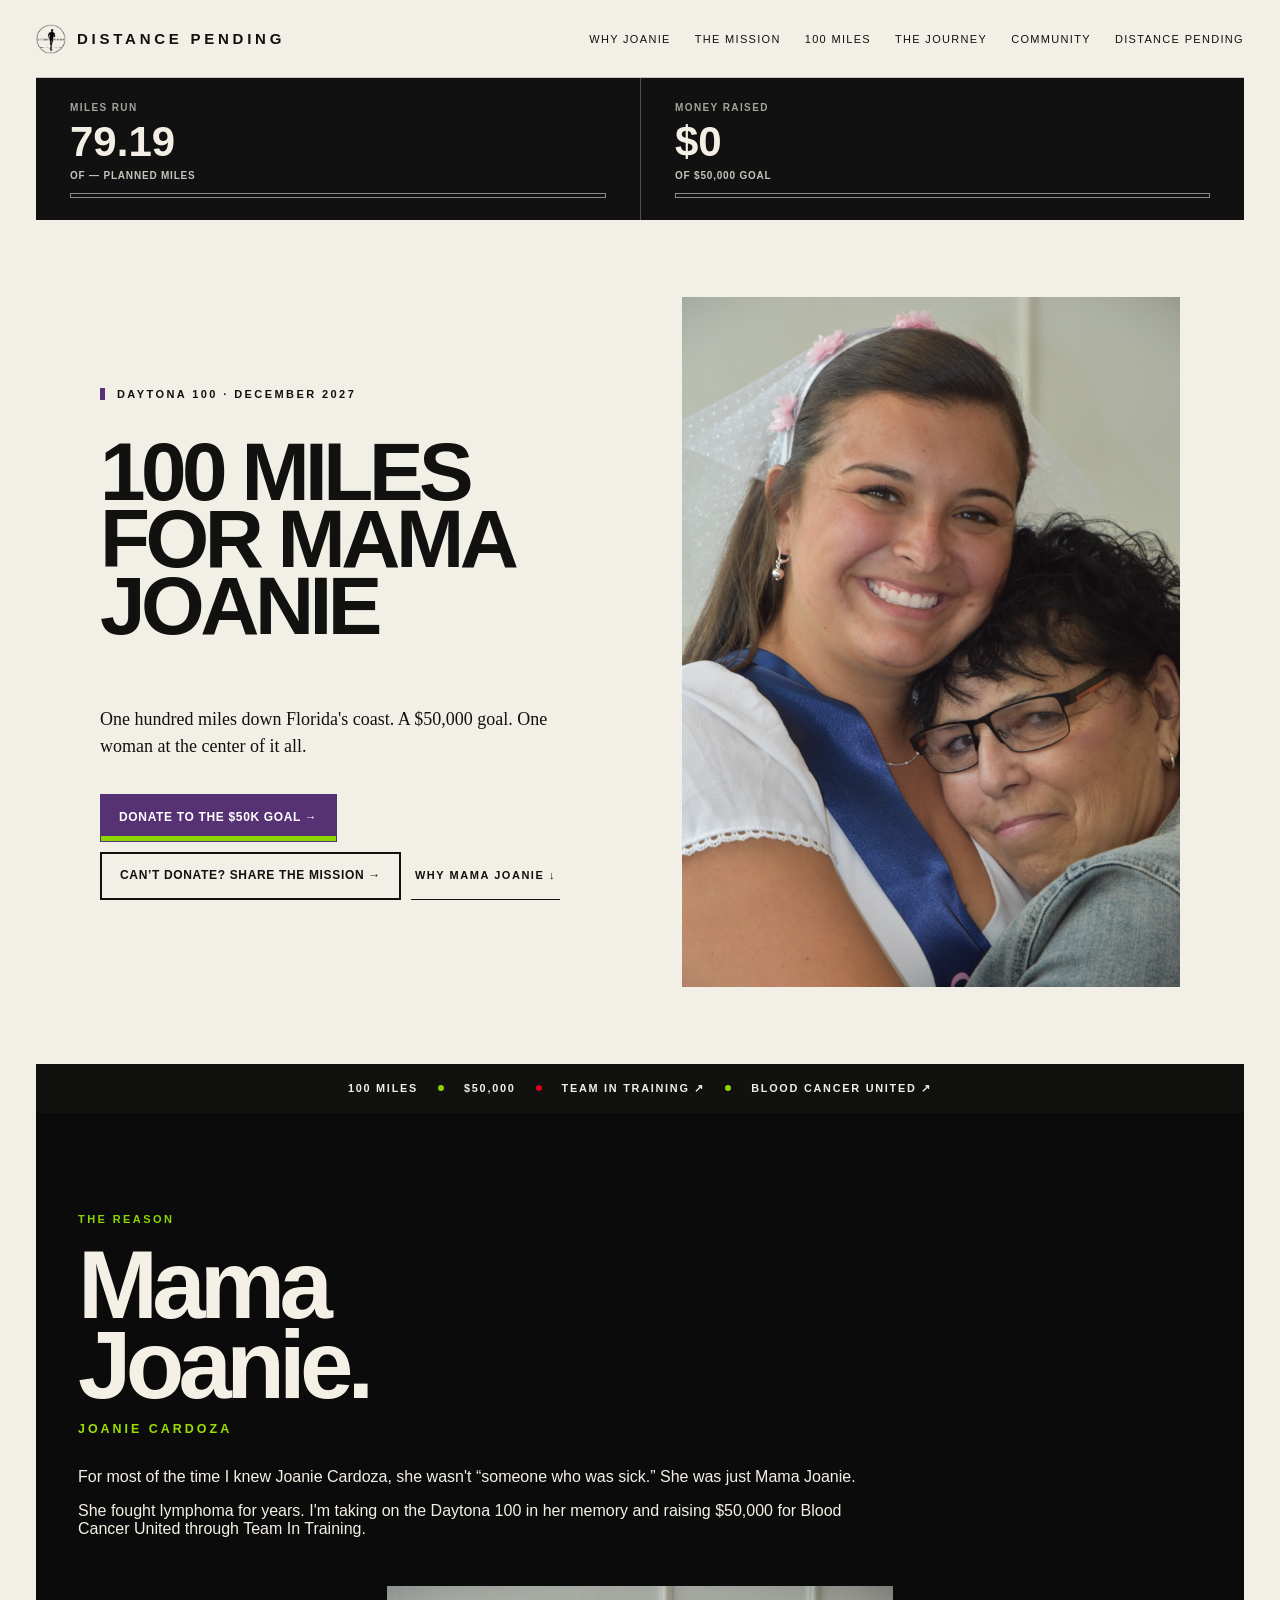
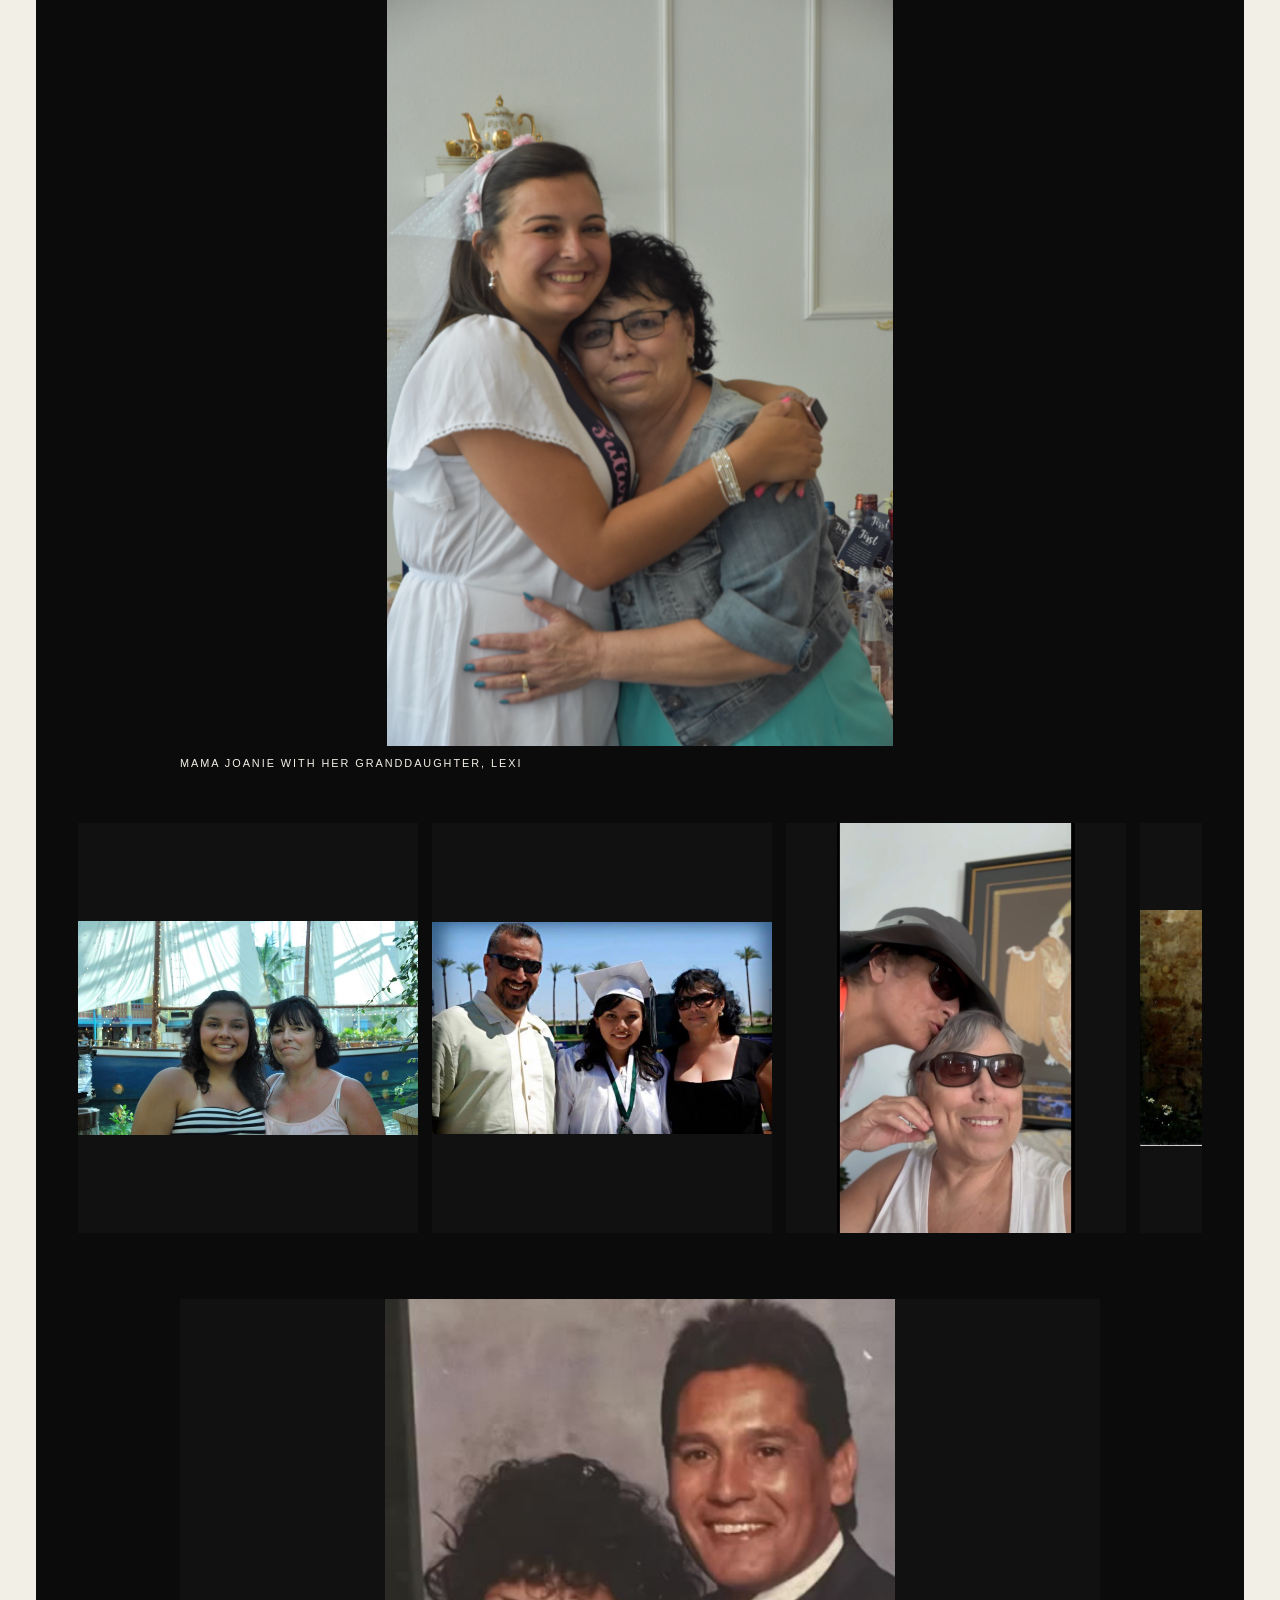
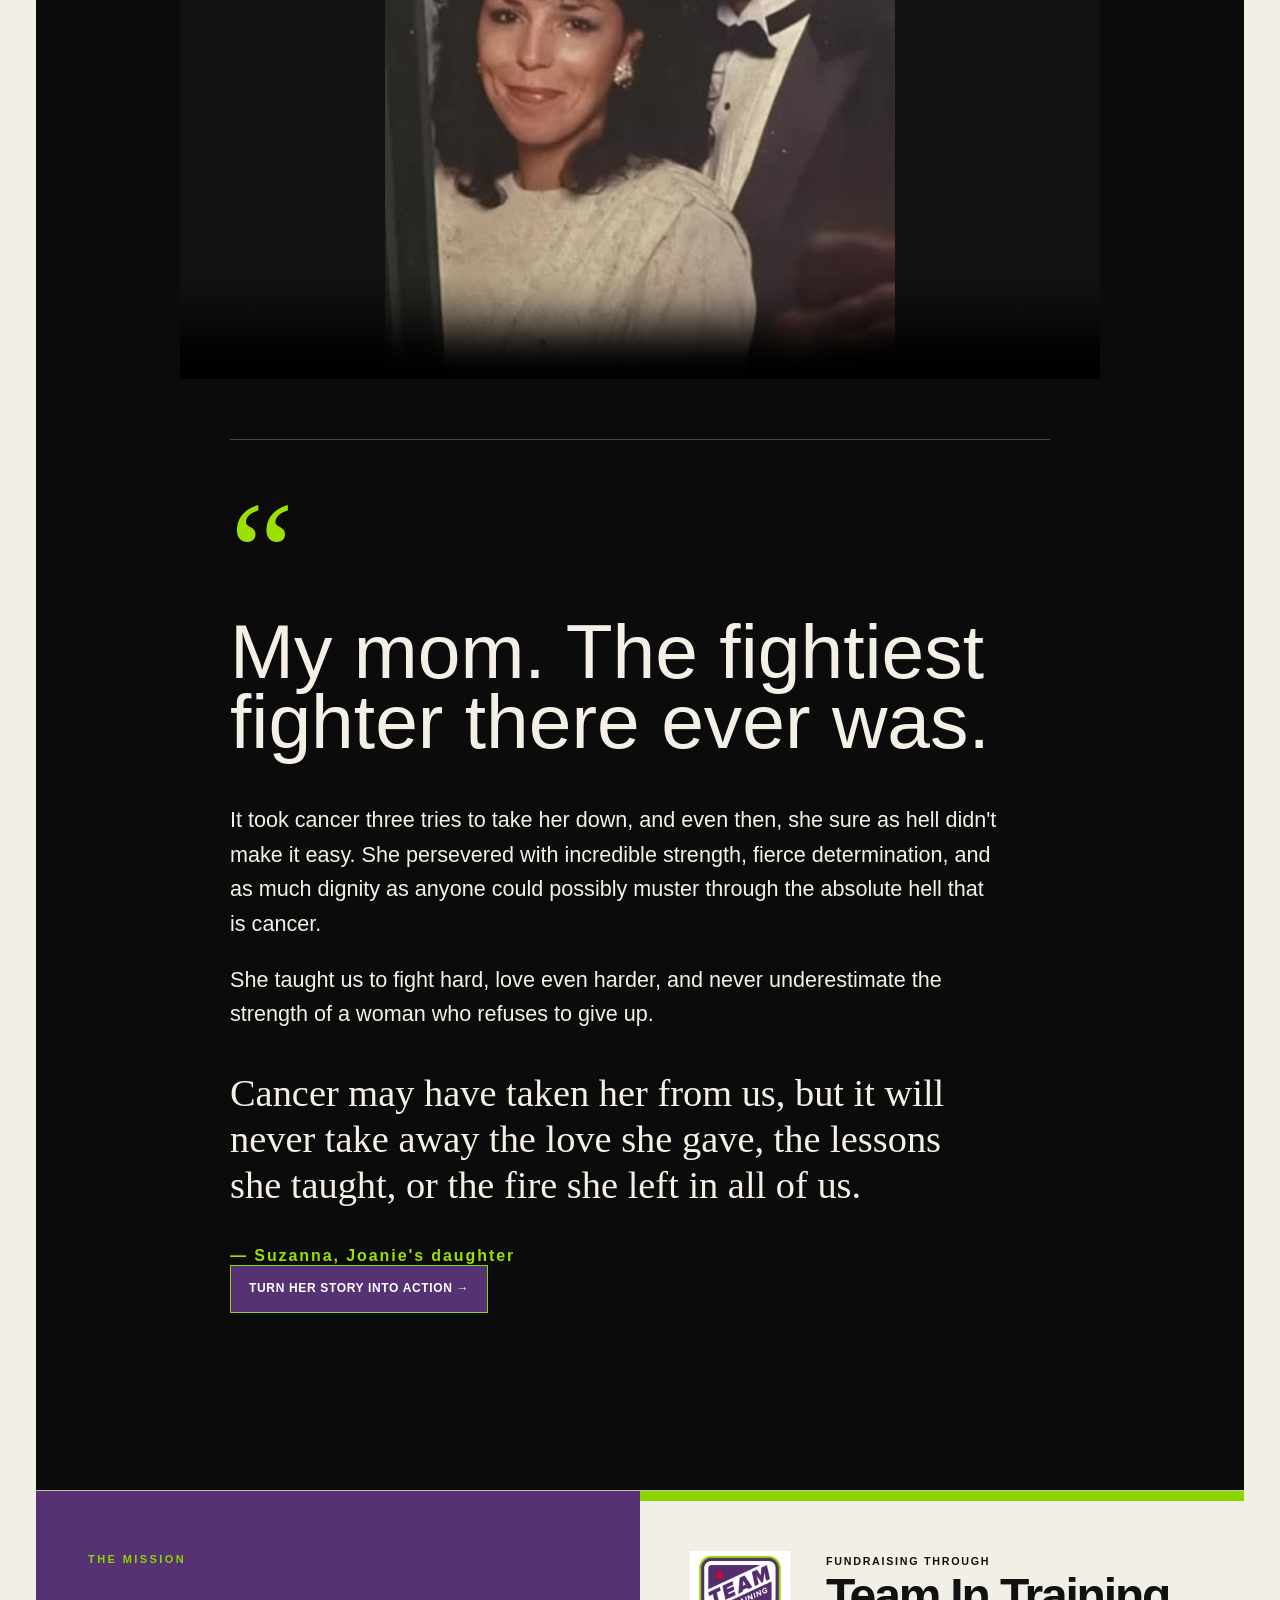
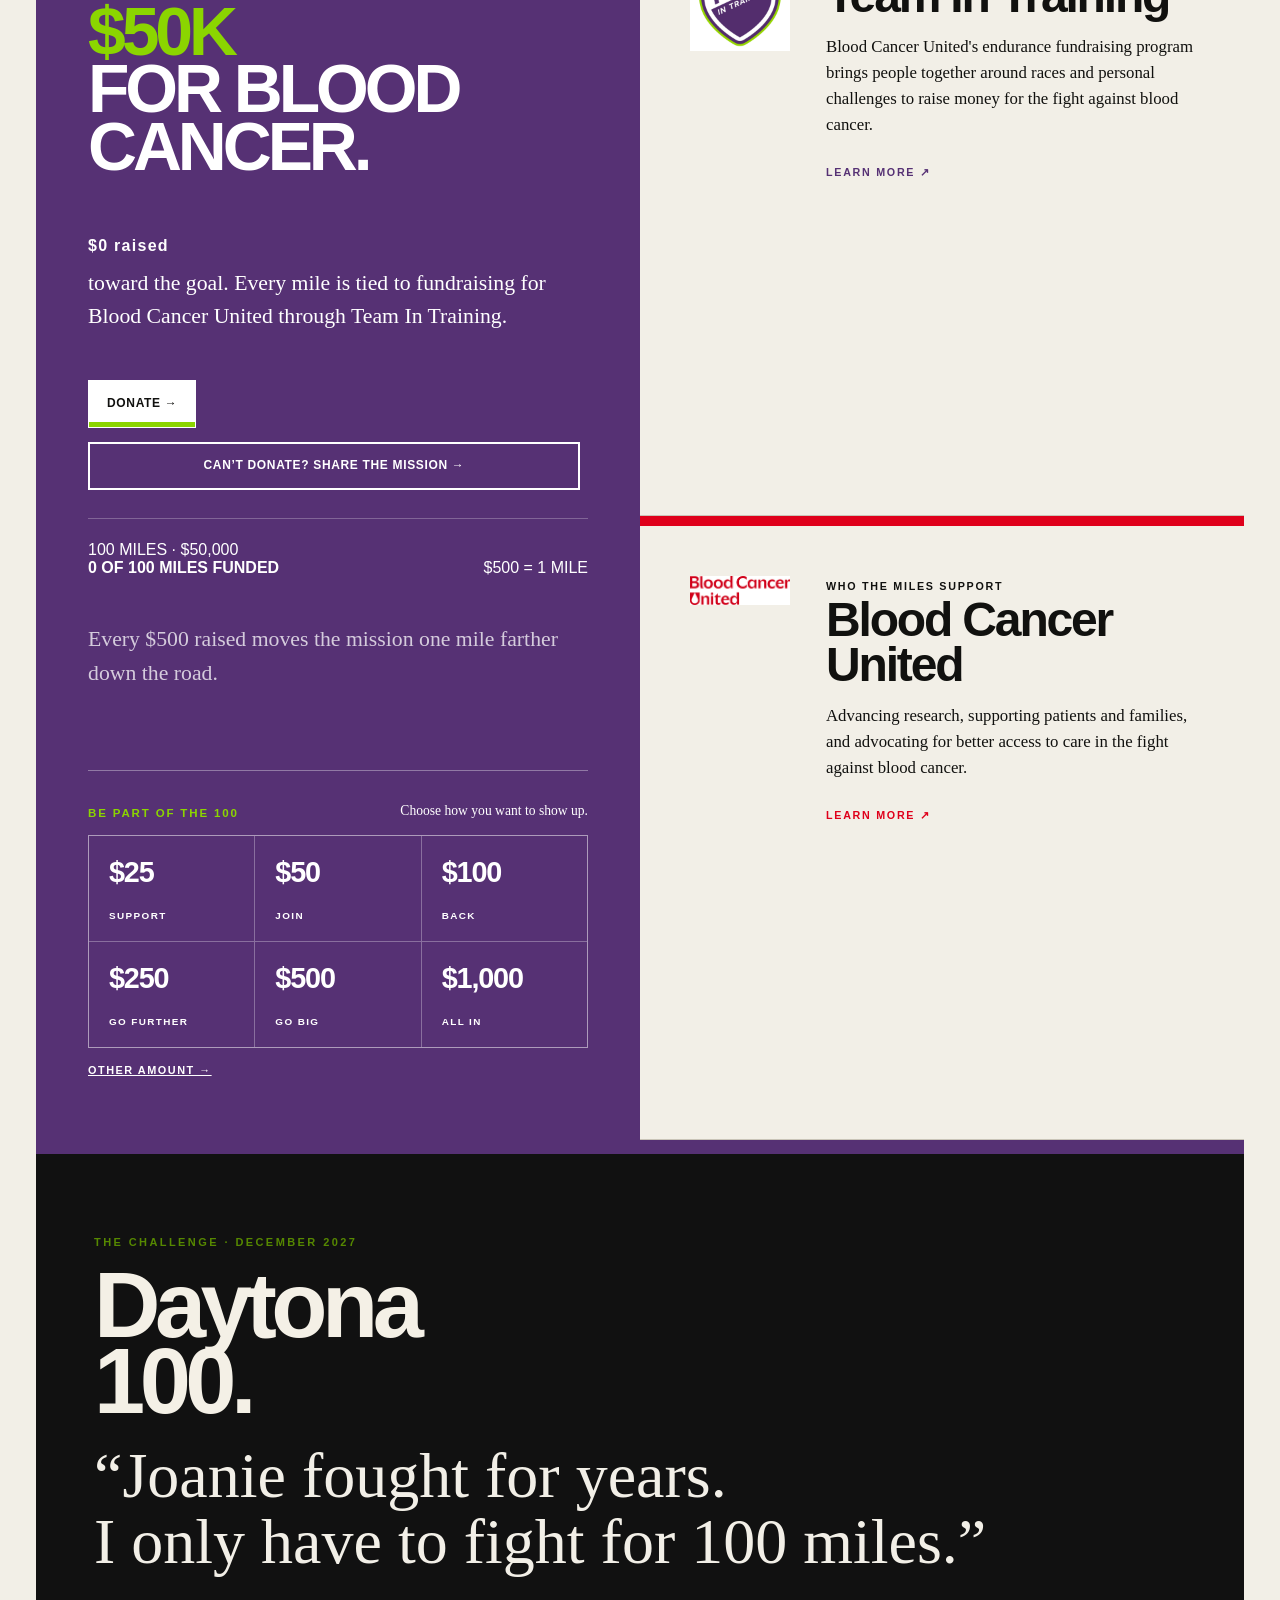
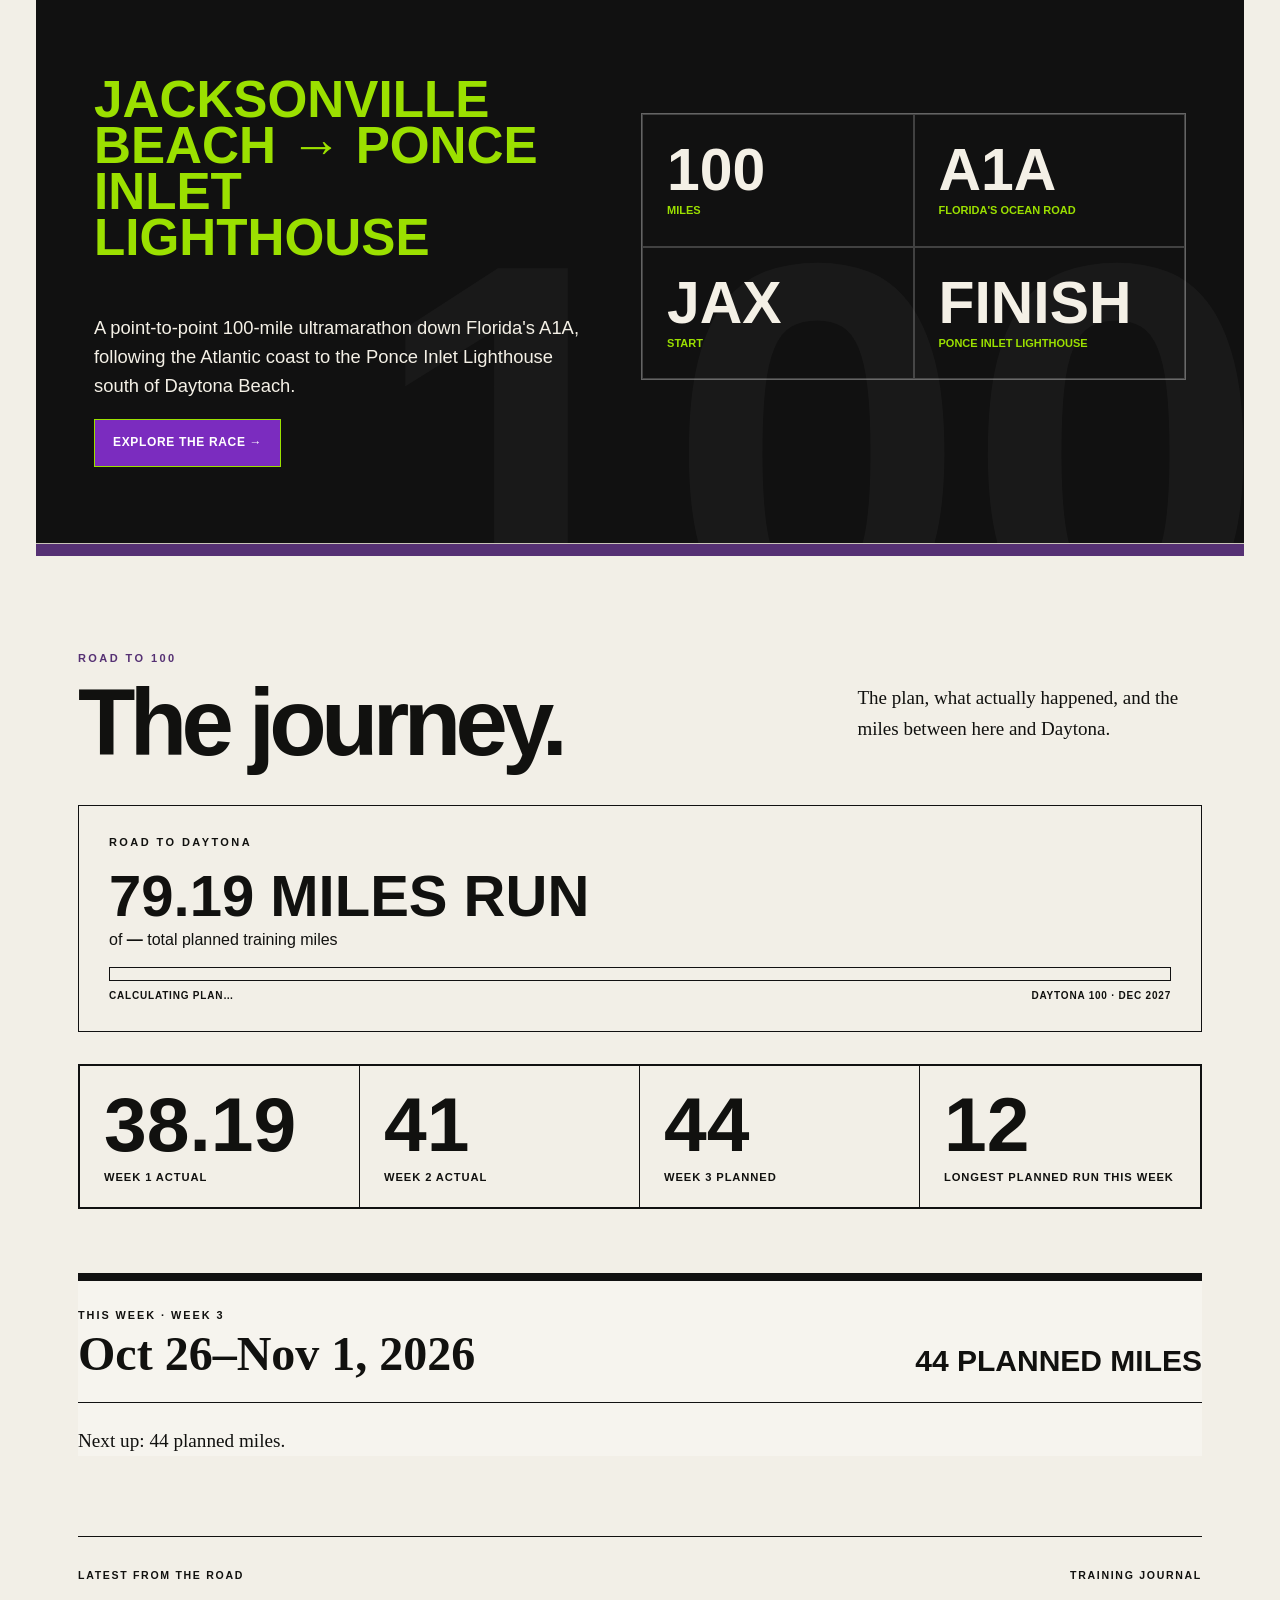
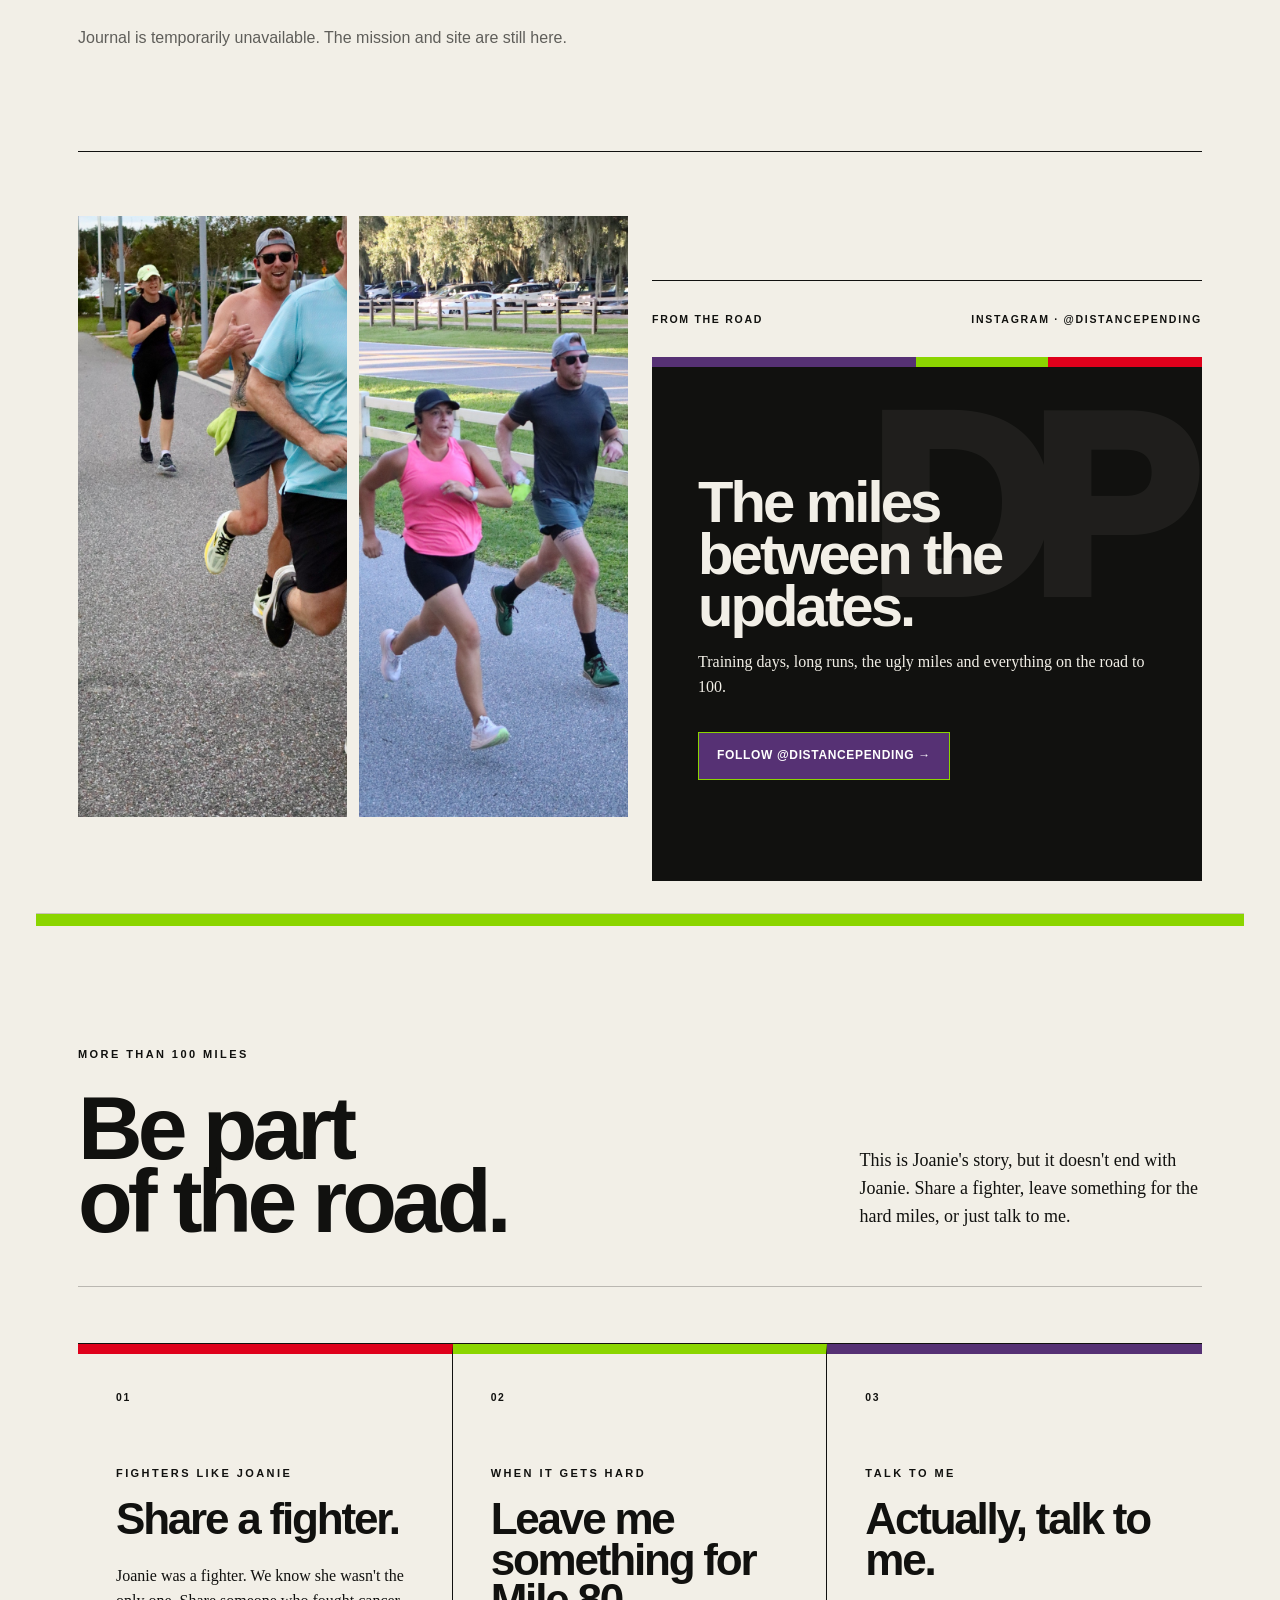
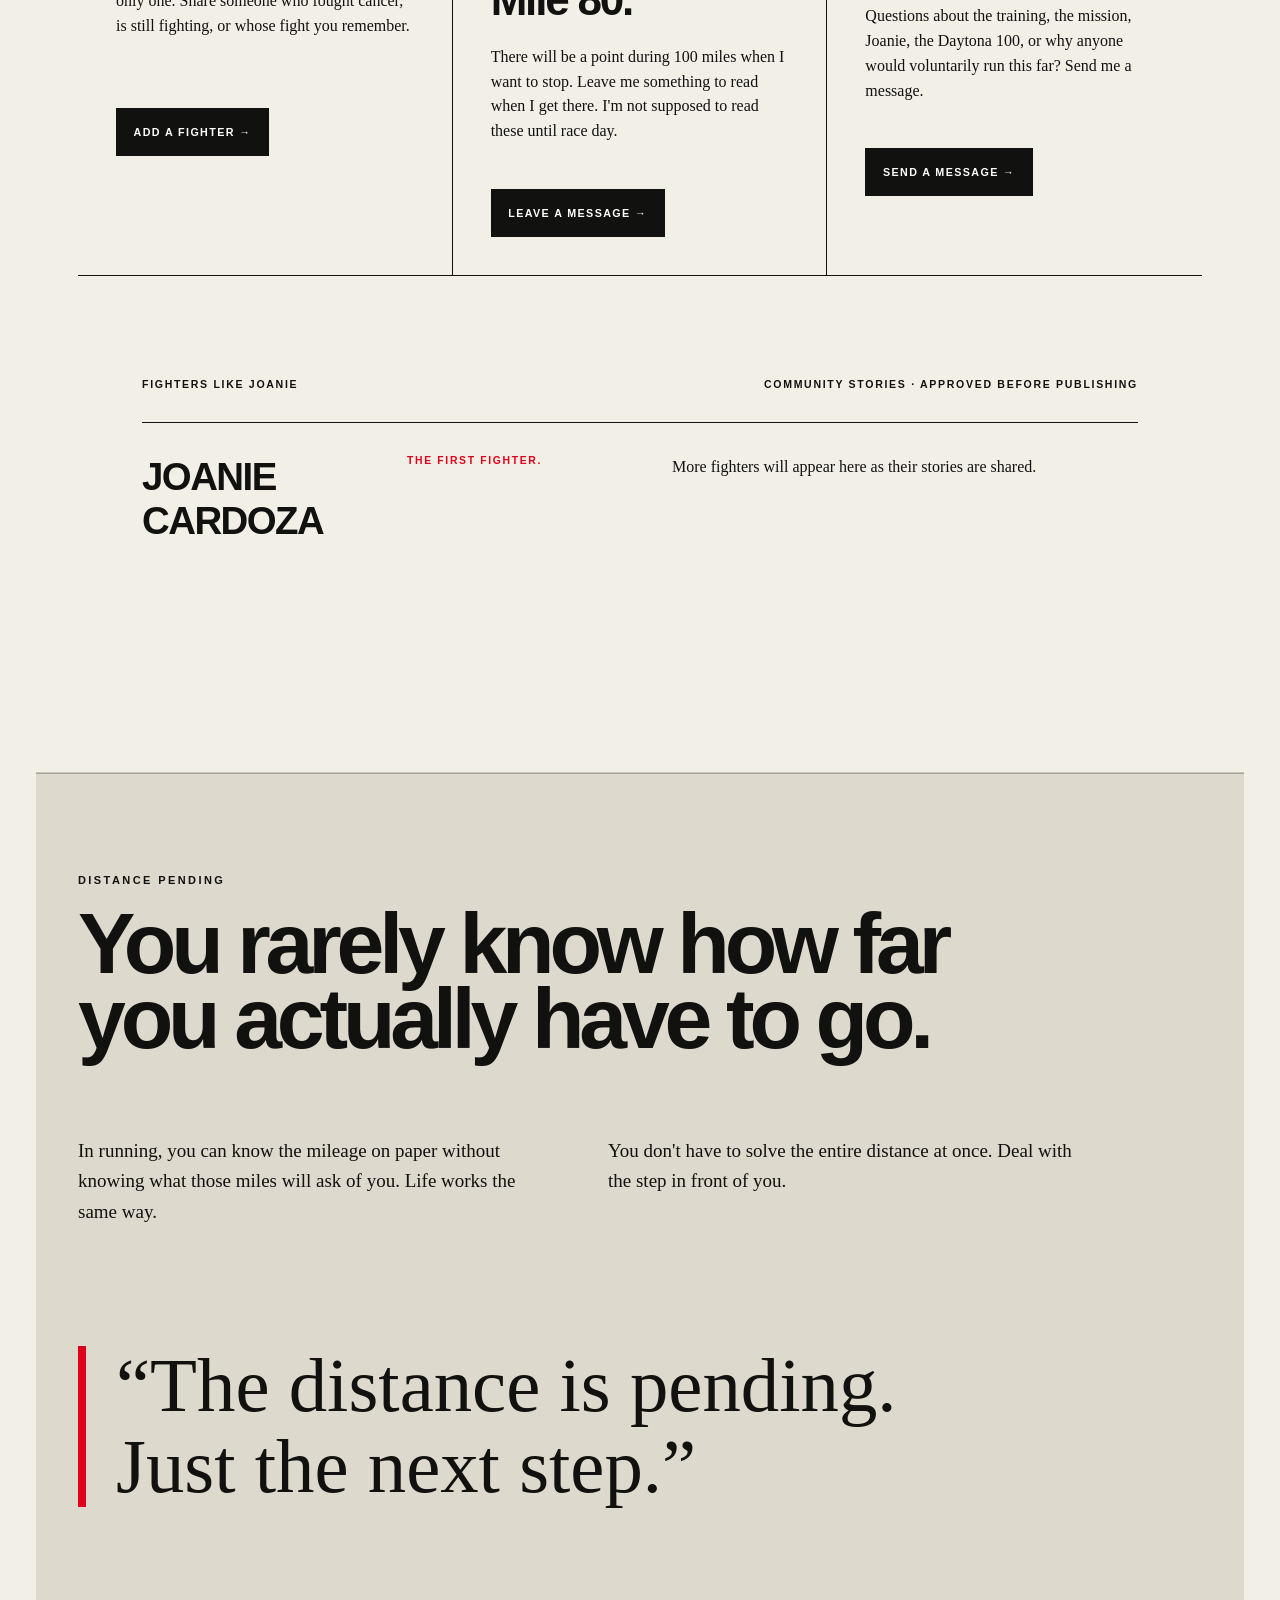
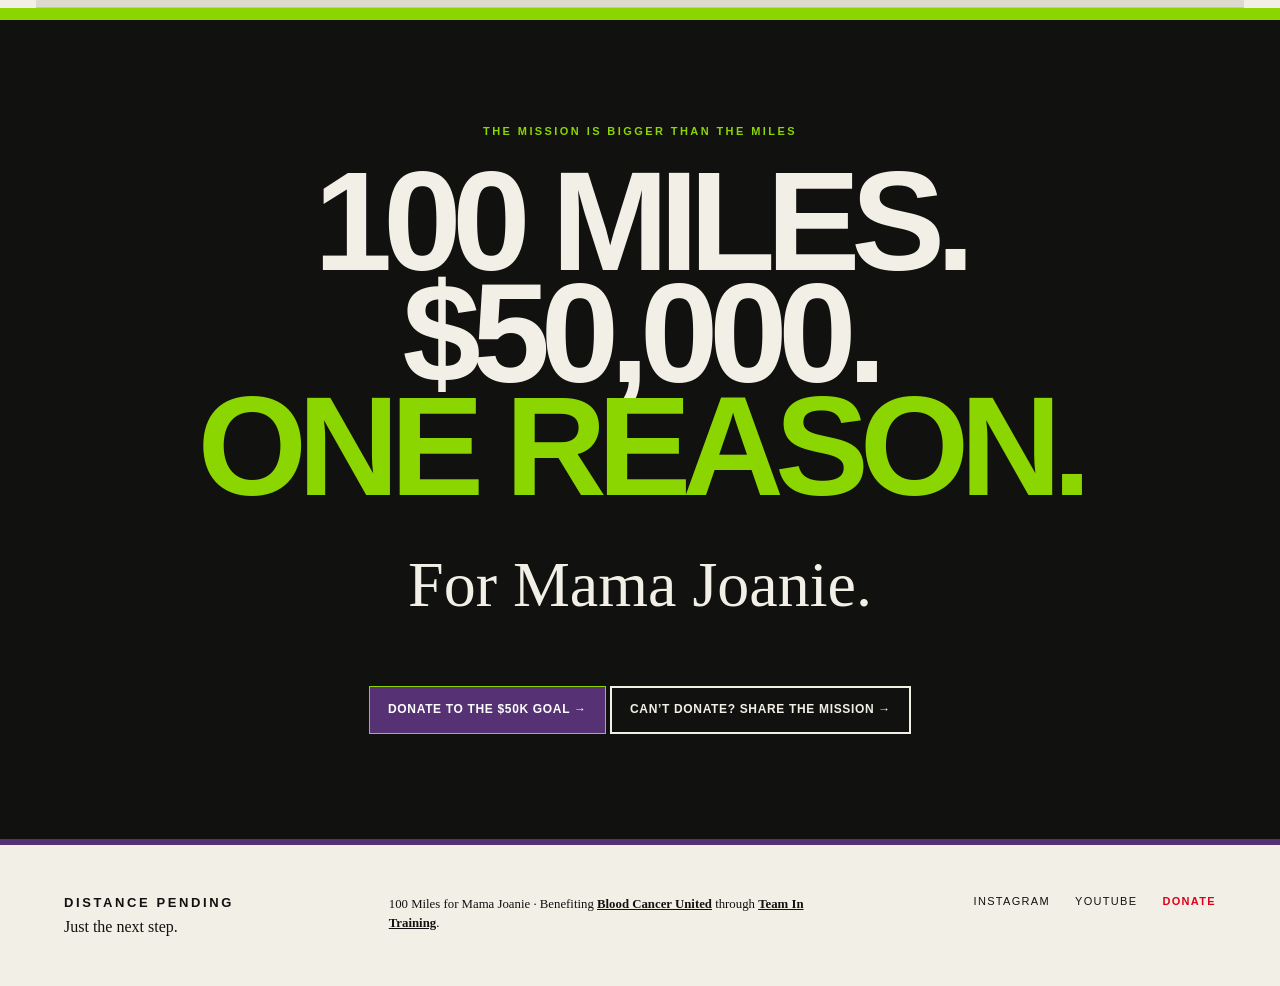
==== index.html @ 2097f3af "Add files via upload" ====
<!doctype html>
<html lang="en">
<head>
<meta charset="utf-8">
<meta name="viewport" content="width=device-width,initial-scale=1">
<title>100 Miles for Mama Joanie | Distance Pending</title>
<meta name="description" content="100 miles for Mama Joanie. Josiah Scott's road to the Daytona 100 while raising $50,000 for Blood Cancer United through Team In Training.">
<link rel="stylesheet" href="/styles.css">

<style>
.share-mission{
  appearance:none;
  -webkit-appearance:none;
  background:transparent;
  border:2px solid currentColor;
  color:inherit;
  cursor:pointer;
  font:inherit;
  font-weight:800;
  letter-spacing:.02em;
  margin-left:.55rem;
}
.hero .share-mission{color:#111;background:transparent;}
.v9-mission .share-mission{color:inherit;}
.final-cta .share-mission{color:inherit;}
.share-mission.share-confirmed{opacity:.72;}
@media (max-width:720px){
  .share-mission{margin-left:0;margin-top:.65rem;width:100%;}
  .hero .actions .share-mission{width:auto;}
}
</style>

<style>
.live-strip{display:grid;grid-template-columns:repeat(4,1fr);background:#111;color:#f4efe5;border-block:1px solid #111}.live-strip>div{padding:14px 18px}.live-strip small{display:block;font-size:10px;letter-spacing:.12em;opacity:.6;margin-bottom:4px}.live-strip strong{font-size:13px}
.mile-fund-wrap{margin-top:28px;padding-top:22px;border-top:1px solid rgba(255,255,255,.25)}.mile-fund-head{display:flex;justify-content:space-between;gap:20px;align-items:end;margin-bottom:14px}.mile-grid{display:grid;grid-template-columns:repeat(20,1fr);gap:4px}.mile-dot{aspect-ratio:1;border:1px solid currentColor;display:grid;place-items:center;font-size:8px;font-weight:800;opacity:.3}.mile-dot.funded{opacity:1;background:currentColor}.mile-dot.funded span{filter:invert(1)}.fund-road-note{font-size:12px;opacity:.75}
.road-stats-rich{display:grid;grid-template-columns:repeat(4,1fr);gap:1px;background:#111;margin:26px 0}.road-stats-rich>div{background:#f4efe5;padding:22px}.road-stats-rich strong{display:block;font-size:34px}.road-stats-rich span{font-size:10px;letter-spacing:.1em}
.since-box{border:1px solid #111;padding:20px;margin-bottom:26px}.since-box h3{margin:5px 0 8px;font-size:22px}.since-box p{margin:0}
.journal-week .journal-body{max-height:220px;overflow:hidden;position:relative}.journal-week .journal-body.collapsed:after{content:"";position:absolute;inset:auto 0 0;height:80px;background:linear-gradient(transparent,#f4efe5)}.journal-actions{display:flex;gap:16px;flex-wrap:wrap;margin-top:18px}.journal-toggle,.journal-link{border:0;background:none;padding:0;text-decoration:underline;font:inherit;font-weight:800;cursor:pointer;color:inherit}
.follow-road{padding:55px 5vw;background:#111;color:#f4efe5}.follow-road h2{font-size:clamp(40px,7vw,90px);line-height:.9;margin:10px 0 18px}.follow-road p{max-width:650px}.follow-form{display:flex;gap:8px;max-width:620px;margin-top:22px}.follow-form input{flex:1;padding:14px;border:1px solid #f4efe5;background:transparent;color:#f4efe5;font:inherit}.follow-form button{padding:14px 18px;border:0;font-weight:800}.follow-note{font-size:12px;opacity:.7}
.entry-overlay{position:fixed;inset:0;background:#f4efe5;color:#111;z-index:9999;overflow:auto;padding:70px max(6vw,22px)}.entry-overlay[hidden]{display:none}.entry-overlay-inner{max-width:850px;margin:auto}.entry-close{position:fixed;right:24px;top:20px;border:1px solid #111;background:#f4efe5;padding:10px 14px;font-weight:800}.entry-overlay h1{font-size:clamp(44px,8vw,90px);line-height:.9}.entry-overlay .journal-body{font-size:18px;line-height:1.65}
@media(max-width:760px){.live-strip{grid-template-columns:1fr 1fr}.mile-grid{grid-template-columns:repeat(10,1fr)}.road-stats-rich{grid-template-columns:1fr 1fr}.follow-form{display:block}.follow-form input,.follow-form button{width:100%;box-sizing:border-box;margin-bottom:8px}}
</style>
<style>
.road-total-box h3{font-size:clamp(34px,6vw,58px);line-height:.95;margin:16px 0 8px}
.road-total-box p{margin:0 0 18px}
.road-total-track{height:14px;border:1px solid #111;overflow:hidden}
.road-total-fill{height:100%;width:0;background:#111;transition:width .7s ease}
.road-total-meta{display:flex;justify-content:space-between;gap:15px;margin-top:9px;font-size:10px;font-weight:800;letter-spacing:.08em}
@media(max-width:600px){.road-total-meta{flex-direction:column;gap:4px}}
</style>
<style>
.top-progress{display:grid;grid-template-columns:1fr 1fr;background:#111;color:#f4efe5}
.top-progress-side{padding:20px 5vw 18px}.top-progress-side+.top-progress-side{border-left:1px solid rgba(244,239,229,.28)}
.top-progress-side>span{display:block;font-size:10px;letter-spacing:.14em;opacity:.65;font-weight:700}.top-progress-side>strong{display:block;font-size:clamp(28px,6vw,48px);line-height:1;margin:8px 0 7px}
.top-progress-side small{display:block;font-size:9px;letter-spacing:.08em;font-weight:700;opacity:.8}.top-progress-track{height:5px;border:1px solid rgba(244,239,229,.55);margin-top:12px;overflow:hidden}.top-progress-track i{display:block;height:100%;width:0;background:#f4efe5;transition:width .7s ease}
@media(max-width:520px){.top-progress-side{padding:17px 18px 15px}.top-progress-side>strong{font-size:31px}.top-progress-side small{font-size:8px}}
</style>
<style>
.joanie-album{grid-column:1/-1;width:100%;overflow:hidden;margin:10px 0 36px}
.joanie-album-track{display:flex;gap:12px;overflow-x:auto;scroll-snap-type:x mandatory;-webkit-overflow-scrolling:touch;padding:0 0 12px;scrollbar-width:none}
.joanie-album-track::-webkit-scrollbar{display:none}
.joanie-album figure{flex:0 0 min(78vw,560px);height:430px;margin:0;scroll-snap-align:start;background:#111;overflow:hidden}
.joanie-album img{width:100%;height:100%;display:block;object-fit:contain;background:#111}
@media(max-width:700px){
 .joanie-album{margin:4px 0 28px}
 .joanie-album-track{gap:8px}
 .joanie-album figure{flex-basis:84vw;height:58vh;max-height:520px;min-height:330px}
}
</style>
<style>
.joanie-video{grid-column:1/-1;width:100%;margin:0 0 36px;background:#111}
.joanie-video video{display:block;width:100%;max-height:78vh;background:#111;object-fit:contain}
@media(max-width:700px){.joanie-video{margin-bottom:28px}.joanie-video video{max-height:72vh}}
</style>

<style>
/* Mama Joanie media order: feature photo, album, video */
#mama .mama-v5-photo { order: 1 !important; grid-row: auto !important; grid-column: 1 / -1 !important; }
#mama .joanie-album { order: 2 !important; grid-row: auto !important; grid-column: 1 / -1 !important; }
#mama .joanie-video { order: 3 !important; grid-row: auto !important; grid-column: 1 / -1 !important; }
#mama .suzanna-quote { order: 4 !important; grid-row: auto !important; grid-column: 1 / -1 !important; }
</style>


<style>
/* Distance Pending header mark */
.dp-header-mark{
  display:inline-block;
  width:30px;
  height:30px;
  object-fit:contain;
  flex:0 0 auto;
}
header .brand,
header .logo,
.dp-brand-with-mark{
  display:inline-flex !important;
  align-items:center !important;
  gap:11px !important;
}
@media (max-width:700px){
  .dp-header-mark{width:25px;height:25px}
  header .brand,
  header .logo,
  .dp-brand-with-mark{gap:9px !important}
}
</style>


<style>
/* =========================================================
   DISTANCE PENDING — TRUE DESKTOP LAYOUT
   Mobile rules remain the existing site. Everything here
   only applies to desktop screens.
   ========================================================= */
@media (min-width: 1000px) {
  :root { --desktop-max: 1240px; --desktop-pad: 42px; }
  *, *::before, *::after { box-sizing:border-box; }
  html, body { overflow-x:hidden; }

  /* Shared desktop shell */
  header,
  .top-progress,
  main > .section,
  main > .hero,
  main > .mission-line {
    width:min(var(--desktop-max), calc(100% - 72px)) !important;
    max-width:var(--desktop-max) !important;
    margin-left:auto !important;
    margin-right:auto !important;
  }
  header { min-height:78px; padding:0 !important; display:flex; align-items:center; }
  header nav { margin-left:auto; gap:24px !important; white-space:nowrap; }
  .mobile-donate { display:none !important; }

  /* Top live counters */
  .top-progress {
    grid-template-columns:1fr 1fr !important;
    margin-top:0 !important;
  }
  .top-progress-side { padding:24px 34px 22px !important; min-width:0; }
  .top-progress-side > strong { font-size:42px !important; }
  .top-progress-side small { font-size:10px !important; }

  /* Buttons: one desktop system */
  .button,
  .share-mission,
  a.button,
  button.button {
    display:inline-flex !important;
    align-items:center;
    justify-content:center;
    width:auto !important;
    min-height:48px;
    padding:13px 18px !important;
    margin:0 !important;
    font-size:12px !important;
    line-height:1.15 !important;
    letter-spacing:.055em;
    white-space:normal;
    text-align:center;
    vertical-align:top;
  }
  .hero .actions {
    display:flex !important;
    align-items:stretch;
    flex-wrap:wrap;
    gap:10px !important;
    width:100%;
    max-width:620px;
  }
  .hero .actions .primary-donate { flex:0 0 auto; }
  .hero .actions .share-mission { flex:0 1 auto; }

  /* HERO — intentionally designed as a desktop split */
  .hero.v9-hero {
    display:grid !important;
    grid-template-columns:minmax(0, 1.02fr) minmax(0, .98fr) !important;
    min-height:690px !important;
    height:auto !important;
    align-items:stretch !important;
    overflow:visible !important;
  }
  .hero-copy {
    min-width:0;
    padding:70px 58px 66px 0 !important;
    display:flex !important;
    flex-direction:column;
    justify-content:center;
  }
  .hero h1 {
    font-size:clamp(78px, 6.4vw, 112px) !important;
    line-height:.82 !important;
    letter-spacing:-.055em !important;
    margin:18px 0 32px !important;
    max-width:620px;
  }
  .hero .dek { max-width:540px !important; font-size:18px !important; line-height:1.5 !important; }
  .hero-photo.v5-hero-photo {
    min-width:0;
    width:100% !important;
    height:690px !important;
    min-height:690px !important;
    margin:0 !important;
    overflow:hidden !important;
  }
  .hero-photo.v5-hero-photo img { width:100% !important; height:100% !important; object-fit:cover !important; }

  .mission-line { margin-top:0 !important; margin-bottom:0 !important; }

  /* MAMA JOANIE — normal document flow, no floating/sticky collisions */
  #mama.v9-mama {
    display:block !important;
    height:auto !important;
    min-height:0 !important;
    overflow:visible !important;
    padding:100px var(--desktop-pad) !important;
  }
  #mama .mama-v5-intro {
    position:static !important;
    transform:none !important;
    width:min(800px, 100%) !important;
    max-width:800px !important;
    margin:0 0 48px !important;
    padding:0 !important;
  }
  #mama .mama-v5-intro h2 {
    font-size:96px !important;
    line-height:.84 !important;
    margin:12px 0 24px !important;
  }
  #mama .mama-v5-photo {
    display:block !important;
    position:static !important;
    transform:none !important;
    width:min(920px, 100%) !important;
    height:auto !important;
    min-height:0 !important;
    margin:0 auto 54px !important;
    overflow:visible !important;
  }
  #mama .mama-v5-photo img {
    display:block !important;
    width:100% !important;
    height:auto !important;
    max-height:760px !important;
    object-fit:contain !important;
  }
  #mama .joanie-album {
    display:block !important;
    position:static !important;
    width:100% !important;
    margin:0 0 54px !important;
    overflow:hidden !important;
  }
  #mama .joanie-album-track { gap:14px !important; }
  #mama .joanie-album figure { flex:0 0 340px !important; width:340px !important; height:410px !important; }
  #mama .joanie-video {
    display:block !important;
    position:static !important;
    width:min(920px,100%) !important;
    margin:0 auto 60px !important;
  }
  #mama .joanie-video video { width:100% !important; height:auto !important; max-height:680px !important; }
  #mama .suzanna-quote {
    display:block !important;
    position:static !important;
    transform:none !important;
    width:min(820px,100%) !important;
    margin:0 auto !important;
  }

  /* MISSION — two intentional desktop panels */
  #mission.v9-mission {
    display:grid !important;
    grid-template-columns:minmax(0,1fr) minmax(0,1fr) !important;
    gap:0 !important;
    padding:0 !important;
    height:auto !important;
    min-height:0 !important;
    overflow:visible !important;
    align-items:stretch !important;
  }
  #mission .mission-goal {
    min-width:0;
    padding:62px 52px !important;
  }
  #mission .mission-goal h2 {
    font-size:clamp(66px,5.3vw,90px) !important;
    line-height:.85 !important;
    margin:18px 0 26px !important;
  }
  #mission .mission-goal > .primary-donate,
  #mission .mission-goal > .share-mission {
    margin-top:14px !important;
    margin-right:8px !important;
  }
  #mission .mile-fund-head { align-items:flex-end !important; }
  #mission .mile-grid { grid-template-columns:repeat(20,1fr) !important; gap:3px !important; }
  #mission .org-grid {
    min-width:0;
    display:grid !important;
    grid-template-columns:1fr !important;
    grid-template-rows:1fr 1fr !important;
    gap:0 !important;
  }
  #mission .org-card {
    min-width:0 !important;
    min-height:0 !important;
    height:auto !important;
    padding:50px !important;
    display:grid !important;
    grid-template-columns:110px minmax(0,1fr) !important;
    gap:26px !important;
    align-items:start !important;
  }
  #mission .org-card h3 { font-size:48px !important; line-height:.92 !important; overflow-wrap:anywhere; }
  #mission .org-logo-wrap { width:100px !important; }
  #mission .org-logo-wrap img { max-width:100% !important; height:auto !important; }
  #mission .tier-grid { grid-template-columns:repeat(3,1fr) !important; }

  /* DAYTONA 100 — all content contained inside the black panel */
  #race.v9-race {
    display:block !important;
    height:auto !important;
    min-height:0 !important;
    overflow:hidden !important;
    padding:82px 58px 76px !important;
  }
  #race > h2 {
    font-size:92px !important;
    line-height:.82 !important;
    margin:14px 0 24px !important;
  }
  #race .race-why { margin:0 0 52px !important; }
  #race .race-hero {
    display:grid !important;
    grid-template-columns:minmax(0,.95fr) minmax(0,1.05fr) !important;
    gap:54px !important;
    align-items:center !important;
    width:100% !important;
    min-width:0 !important;
  }
  #race .race-copy { min-width:0 !important; }
  #race .race-kicker {
    font-size:clamp(42px,4vw,62px) !important;
    line-height:.9 !important;
    overflow-wrap:normal !important;
  }
  #race .race-stats {
    min-width:0 !important;
    width:100% !important;
    display:grid !important;
    grid-template-columns:1fr 1fr !important;
  }
  #race .race-stats > div { min-width:0 !important; padding:28px 24px !important; }
  #race .race-stats strong {
    display:block !important;
    font-size:clamp(50px,4.6vw,70px) !important;
    line-height:.9 !important;
    white-space:nowrap !important;
  }
  #race .race-stats span {
    display:block !important;
    font-size:11px !important;
    line-height:1.2 !important;
    overflow-wrap:anywhere;
    margin-top:8px;
  }

  /* JOURNEY — desktop dashboard, nothing clipped */
  #journey.journey-section {
    display:block !important;
    height:auto !important;
    min-height:0 !important;
    overflow:visible !important;
    padding:96px var(--desktop-pad) !important;
  }
  #journey .journey-head {
    display:grid !important;
    grid-template-columns:minmax(0,1.35fr) minmax(260px,.65fr) !important;
    gap:64px !important;
    align-items:end !important;
    margin-bottom:42px !important;
  }
  #journey .journey-head h2 {
    font-size:94px !important;
    line-height:.84 !important;
    margin:12px 0 0 !important;
  }
  #journey .road-total-box { width:100% !important; margin:0 0 28px !important; padding:30px !important; }
  #journey .training-snapshot {
    display:grid !important;
    grid-template-columns:repeat(4,1fr) !important;
    width:100% !important;
  }
  #journey .training-snapshot > div { min-width:0 !important; padding:24px !important; }
  #journey .current-plan,
  #journey .journal-chapter {
    width:100% !important;
    max-width:none !important;
    height:auto !important;
    overflow:visible !important;
    margin-left:0 !important;
    margin-right:0 !important;
  }
  #journey .week-top {
    display:grid !important;
    grid-template-columns:minmax(0,1fr) auto !important;
    gap:30px !important;
    align-items:end !important;
  }
  #journey .week-top h3 { font-size:48px !important; line-height:1 !important; }
  #journey .week-mileage { font-size:30px !important; white-space:nowrap !important; }
  #journey .schedule-row {
    display:grid !important;
    grid-template-columns:70px minmax(0,1fr) 110px 100px !important;
    gap:18px !important;
    align-items:center !important;
    min-width:0 !important;
  }
  #journey .schedule-row > * { min-width:0 !important; }
  #journey .journey-media {
    display:grid !important;
    grid-template-columns:minmax(0,1.05fr) minmax(360px,.95fr) !important;
    gap:30px !important;
    align-items:start !important;
    width:100% !important;
    overflow:visible !important;
    margin-top:56px !important;
  }
  #journey .journey-photos {
    display:grid !important;
    grid-template-columns:1fr 1fr !important;
    gap:12px !important;
    min-width:0 !important;
  }
  #journey .journey-photos figure {
    display:block !important;
    height:auto !important;
    min-height:0 !important;
    margin:0 !important;
    overflow:hidden !important;
    background:transparent !important;
  }
  #journey .journey-photos img {
    display:block !important;
    width:100% !important;
    height:430px !important;
    object-fit:cover !important;
  }
  #journey .instagram-road {
    min-width:0 !important;
    width:100% !important;
    height:auto !important;
    overflow:visible !important;
  }
  #journey .instagram-placeholder {
    min-height:430px !important;
    height:auto !important;
    padding:46px !important;
  }
  #journey .instagram-placeholder h3 {
    font-size:58px !important;
    line-height:.9 !important;
    margin:18px 0 !important;
  }

  /* COMMUNITY */
  #community.community-section {
    height:auto !important;
    min-height:0 !important;
    overflow:visible !important;
    padding:94px var(--desktop-pad) !important;
  }
  #community .community-intro { max-width:820px !important; margin-bottom:46px !important; }
  #community .community-grid {
    display:grid !important;
    grid-template-columns:repeat(3,minmax(0,1fr)) !important;
    width:100% !important;
    gap:0 !important;
  }
  #community .community-card {
    min-width:0 !important;
    width:auto !important;
    padding:38px !important;
  }
  #community .community-card h3 {
    font-size:44px !important;
    line-height:.92 !important;
    overflow-wrap:normal !important;
  }

  #about.v9-about {
    height:auto !important;
    min-height:0 !important;
    overflow:visible !important;
    padding:100px var(--desktop-pad) !important;
  }
  #about > h2 { font-size:86px !important; line-height:.88 !important; max-width:960px !important; }
  .final-cta { padding:105px max(42px, calc((100vw - var(--desktop-max))/2)) !important; }
}

/* Laptop desktop: still desktop, just tighter */
@media (min-width:1000px) and (max-width:1199px) {
  :root { --desktop-max:1080px; --desktop-pad:34px; }
  header nav { gap:16px !important; }
  .hero h1 { font-size:82px !important; }
  #mama .mama-v5-intro h2 { font-size:82px !important; }
  #mission .mission-goal { padding:48px 40px !important; }
  #mission .org-card { padding:38px !important; grid-template-columns:86px minmax(0,1fr) !important; }
  #mission .org-card h3 { font-size:40px !important; }
  #race { padding-left:44px !important; padding-right:44px !important; }
  #race .race-kicker { font-size:46px !important; }
  #journey .journey-head h2 { font-size:82px !important; }
  #journey .instagram-placeholder h3 { font-size:50px !important; }
  #community .community-card { padding:30px !important; }
  #community .community-card h3 { font-size:38px !important; }
}
</style>


<style>
/* ===== DESKTOP POLISH v4: journey + community ===== */
@media (min-width:1000px) {

  /* The Journey: keep every piece inside the desktop canvas */
  #journey.journey-section {
    overflow:hidden !important;
  }

  #journey .current-plan,
  #journey .journal-chapter,
  #journey .journey-media {
    max-width:100% !important;
    min-width:0 !important;
  }

  #journey .week-top {
    width:100% !important;
    padding-right:0 !important;
  }

  #journey .schedule-row {
    width:100% !important;
    grid-template-columns:64px minmax(0,1fr) 92px 92px !important;
  }

  /* Journal header/content was inheriting an oversized mobile width */
  #journey .journal-chapter {
    display:block !important;
    width:100% !important;
    overflow:hidden !important;
    padding-right:0 !important;
  }
  #journey .journal-chapter-head,
  #journey .journal-head,
  #journey .journal-entry,
  #journey .journal-body {
    width:100% !important;
    max-width:100% !important;
    min-width:0 !important;
  }
  #journey .journal-chapter h3,
  #journey .journal-chapter h2 {
    max-width:100% !important;
    overflow-wrap:break-word !important;
  }

  /* Road media: make photos and Instagram one deliberate horizontal band */
  #journey .journey-media {
    grid-template-columns:minmax(0,1fr) minmax(0,1fr) !important;
    gap:24px !important;
    align-items:stretch !important;
  }
  #journey .journey-photos {
    height:100% !important;
    align-items:stretch !important;
  }
  #journey .journey-photos figure {
    height:100% !important;
    min-height:460px !important;
  }
  #journey .journey-photos img {
    height:100% !important;
    min-height:460px !important;
    object-fit:cover !important;
  }
  #journey .instagram-road {
    display:flex !important;
    flex-direction:column !important;
    height:100% !important;
    min-height:460px !important;
  }
  #journey .instagram-road > * {
    width:100% !important;
  }
  #journey .instagram-placeholder {
    flex:1 1 auto !important;
    min-height:460px !important;
    height:100% !important;
    display:flex !important;
    flex-direction:column !important;
    justify-content:center !important;
  }

  /* COMMUNITY intro: replace the blown-up mobile art direction with desktop editorial */
  #community.community-section {
    padding-top:96px !important;
  }
  #community .community-intro {
    width:100% !important;
    max-width:none !important;
    min-height:0 !important;
    margin:0 0 56px !important;
    padding:0 0 48px !important;
    display:grid !important;
    grid-template-columns:minmax(0,1.35fr) minmax(300px,.65fr) !important;
    grid-template-rows:auto !important;
    gap:70px !important;
    align-items:end !important;
    border-bottom:1px solid rgba(17,17,17,.25);
  }
  #community .community-intro > * {
    position:static !important;
    transform:none !important;
    width:auto !important;
    max-width:none !important;
    margin:0 !important;
  }
  #community .community-intro .eyebrow {
    grid-column:1 / -1 !important;
    margin-bottom:-38px !important;
  }
  #community .community-intro h2 {
    grid-column:1 !important;
    font-size:clamp(76px,7vw,112px) !important;
    line-height:.82 !important;
    letter-spacing:-.055em !important;
    max-width:760px !important;
  }
  #community .community-intro p {
    grid-column:2 !important;
    font-size:18px !important;
    line-height:1.55 !important;
    max-width:420px !important;
    padding-bottom:8px !important;
  }

  /* If the decorative "more than 100 miles" label exists, keep it subtle */
  #community .community-intro .micro,
  #community .community-intro .community-micro,
  #community .community-intro .more-than {
    display:none !important;
  }

  #community .community-grid {
    margin-top:0 !important;
  }
}

/* Tighter laptop desktop */
@media (min-width:1000px) and (max-width:1199px) {
  #journey .journey-media { gap:20px !important; }
  #journey .journey-photos figure,
  #journey .journey-photos img,
  #journey .instagram-road,
  #journey .instagram-placeholder { min-height:410px !important; }
  #community .community-intro { gap:48px !important; }
  #community .community-intro h2 { font-size:82px !important; }
}
</style>

</head>
<body>
<header>
  <a class="brand" href="#top"><img class="dp-header-mark" src="/logo-original.png" alt="" aria-hidden="true"><span>DISTANCE PENDING</span></a>
  <button class="menu" aria-label="Toggle menu">MENU</button>
  <nav>
    <a href="#mama">Why Joanie</a><a href="#mission">The Mission</a><a href="#race">100 Miles</a>
    <a href="#journey">The Journey</a><a href="#community">Community</a><a href="#about">Distance Pending</a>
  </nav>
</header>
<div class="top-progress" aria-label="Distance Pending live progress">
  <div class="top-progress-side">
    <span>MILES RUN</span>
    <strong id="top-miles-run">79.19</strong>
    <small>OF <b id="top-miles-plan">—</b> PLANNED MILES</small>
    <div class="top-progress-track"><i id="top-miles-fill"></i></div>
  </div>
  <div class="top-progress-side">
    <span>MONEY RAISED</span>
    <strong id="top-money-raised">$0</strong>
    <small>OF <b id="top-money-goal">$50,000</b> GOAL</small>
    <div class="top-progress-track"><i id="top-money-fill"></i></div>
  </div>
</div>

<main id="top">
<section class="hero v9-hero">
  <div class="hero-copy">
    <div class="eyebrow hero-kicker">DAYTONA 100 · DECEMBER 2027</div>
    <h1>100 MILES<br>FOR MAMA<br>JOANIE</h1>
    <p class="dek">One hundred miles down Florida's coast. A $50,000 goal. One woman at the center of it all.</p>
    <div class="actions">
      <a class="button primary-donate" href="https://pages.lls.org/tnt/team/yourway27/JScott#100-miles-for-mama-joanie-(josiah's-team-in-training-fundraiser)" target="_blank" rel="noopener">DONATE TO THE $50K GOAL →</a>
      <button type="button" class="button share-mission" data-share-mission>CAN’T DONATE? SHARE THE MISSION →</button>
      <a class="text-action" href="#mama">WHY MAMA JOANIE ↓</a>
    </div>
  </div>
  <figure class="hero-photo v5-hero-photo">
    <img src="/mama-joanie-close.jpeg" alt="Mama Joanie embracing Lexi">
    <figcaption>MAMA JOANIE + LEXI · FAMILY PHOTO</figcaption>
  </figure>
</section>

<section class="mission-line" aria-label="Campaign summary">
  <span>100 MILES</span><i></i><span>$50,000</span><i></i>
  <a href="https://www.teamintraining.org/" target="_blank" rel="noopener">TEAM IN TRAINING ↗</a><i></i>
  <a href="https://bloodcancerunited.org/" target="_blank" rel="noopener">BLOOD CANCER UNITED ↗</a>
</section>

<section id="mama" class="section mama-v5 v9-mama">
  <div class="mama-v5-intro">
    <div class="eyebrow cause-eyebrow">THE REASON</div>
    <h2>Mama<br>Joanie.</h2>
    <p class="joanie-name">JOANIE CARDOZA</p>
    <p class="mama-lede">For most of the time I knew Joanie Cardoza, she wasn't “someone who was sick.” She was just Mama Joanie.</p>
    <p>She fought lymphoma for years. I'm taking on the Daytona 100 in her memory and raising $50,000 for Blood Cancer United through Team In Training.</p>
  </div>
  <figure class="mama-v5-photo">
    <img src="/mama-joanie-wide.jpeg" alt="Mama Joanie with her granddaughter, Lexi">
    <figcaption>MAMA JOANIE WITH HER GRANDDAUGHTER, LEXI</figcaption>
  </figure>

  <div class="joanie-album" aria-label="Mama Joanie family photo album">
    <div class="joanie-album-track">
      <figure><img src="/joanie-family-01.jpeg" alt="Mama Joanie family photo" loading="lazy"></figure>
      <figure><img src="/joanie-family-02.jpeg" alt="Mama Joanie family photo" loading="lazy"></figure>
      <figure><img src="/joanie-family-03.jpeg" alt="Mama Joanie family photo" loading="lazy"></figure>
      <figure><img src="/joanie-family-04.jpeg" alt="Mama Joanie family photo" loading="lazy"></figure>
      <figure><img src="/joanie-family-05.jpeg" alt="Mama Joanie family photo" loading="lazy"></figure>
      <figure><img src="/joanie-family-06.jpeg" alt="Mama Joanie family photo" loading="lazy"></figure>
      <figure><img src="/joanie-family-07.jpeg" alt="Mama Joanie family photo" loading="lazy"></figure>
      <figure><img src="/joanie-family-08.jpeg" alt="Mama Joanie family photo" loading="lazy"></figure>
      <figure><img src="/joanie-family-09.jpeg" alt="Mama Joanie family photo" loading="lazy"></figure>
    </div>
  </div>

  <div class="joanie-video">
    <video controls playsinline preload="metadata" poster="/mama-joanie-video-poster.jpeg">
      <source src="/mama-joanie-video.mov" type="video/quicktime">
      Your browser does not support embedded video.
    </video>
  </div>

  <div class="suzanna-quote">
    <div class="quote-mark">“</div>
    <blockquote>My mom. The fightiest fighter there ever was.</blockquote>
    <p>It took cancer three tries to take her down, and even then, she sure as hell didn't make it easy. She persevered with incredible strength, fierce determination, and as much dignity as anyone could possibly muster through the absolute hell that is cancer.</p>
    <p>She taught us to fight hard, love even harder, and never underestimate the strength of a woman who refuses to give up.</p>
    <p class="quote-fire">Cancer may have taken her from us, but it will never take away the love she gave, the lessons she taught, or the fire she left in all of us.</p>
    <cite>— Suzanna, Joanie's daughter</cite>
    <a class="button story-donate" href="https://pages.lls.org/tnt/team/yourway27/JScott#100-miles-for-mama-joanie-(josiah's-team-in-training-fundraiser)" target="_blank" rel="noopener">TURN HER STORY INTO ACTION →</a>
  </div>
</section>

<section id="mission" class="section v9-mission">
  <div class="mission-goal">
    <div class="eyebrow">THE MISSION</div>
    <h2><span id="fund-goal">$50K</span><br>FOR BLOOD<br>CANCER.</h2>
    <p><strong id="fund-raised">$0 raised</strong> toward the goal. Every mile is tied to fundraising for Blood Cancer United through Team In Training.</p>
    <a class="button primary-donate light-donate" href="https://pages.lls.org/tnt/team/yourway27/JScott#100-miles-for-mama-joanie-(josiah's-team-in-training-fundraiser)" target="_blank" rel="noopener">DONATE →</a>
    <button type="button" class="button share-mission" data-share-mission>CAN’T DONATE? SHARE THE MISSION →</button>
<div class="mile-fund-wrap"><div class="mile-fund-head"><div><span>100 MILES · $50,000</span><br><strong id="funded-miles">0 OF 100 MILES FUNDED</strong></div><span>$500 = 1 MILE</span></div><div class="mile-grid" id="mile-grid"></div><p class="fund-road-note" id="fund-road-note">Every $500 raised moves the mission one mile farther down the road.</p></div>
    <div class="donation-tiers">
      <div class="tiers-head"><span>BE PART OF THE 100</span><small>Choose how you want to show up.</small></div>
      <div class="tier-grid">
        <a href="https://pages.lls.org/tnt/team/yourway27/JScott#100-miles-for-mama-joanie-(josiah's-team-in-training-fundraiser)" target="_blank" rel="noopener"><strong>$25</strong><span>SUPPORT</span></a>
        <a href="https://pages.lls.org/tnt/team/yourway27/JScott#100-miles-for-mama-joanie-(josiah's-team-in-training-fundraiser)" target="_blank" rel="noopener"><strong>$50</strong><span>JOIN</span></a>
        <a href="https://pages.lls.org/tnt/team/yourway27/JScott#100-miles-for-mama-joanie-(josiah's-team-in-training-fundraiser)" target="_blank" rel="noopener"><strong>$100</strong><span>BACK</span></a>
        <a href="https://pages.lls.org/tnt/team/yourway27/JScott#100-miles-for-mama-joanie-(josiah's-team-in-training-fundraiser)" target="_blank" rel="noopener"><strong>$250</strong><span>GO FURTHER</span></a>
        <a href="https://pages.lls.org/tnt/team/yourway27/JScott#100-miles-for-mama-joanie-(josiah's-team-in-training-fundraiser)" target="_blank" rel="noopener"><strong>$500</strong><span>GO BIG</span></a>
        <a href="https://pages.lls.org/tnt/team/yourway27/JScott#100-miles-for-mama-joanie-(josiah's-team-in-training-fundraiser)" target="_blank" rel="noopener"><strong>$1,000</strong><span>ALL IN</span></a>
      </div>
      <a class="other-amount" href="https://pages.lls.org/tnt/team/yourway27/JScott#100-miles-for-mama-joanie-(josiah's-team-in-training-fundraiser)" target="_blank" rel="noopener">OTHER AMOUNT →</a>
    </div>
  </div>

  <div class="org-grid">
    <a class="org-card org-tnt" href="https://www.teamintraining.org/" target="_blank" rel="noopener">
      <div class="org-logo-wrap"><img src="/team-in-training.png" alt="Team In Training"></div>
      <div>
        <span class="org-label">FUNDRAISING THROUGH</span>
        <h3>Team In Training</h3>
        <p>Blood Cancer United's endurance fundraising program brings people together around races and personal challenges to raise money for the fight against blood cancer.</p>
        <strong>LEARN MORE ↗</strong>
      </div>
    </a>
    <a class="org-card org-bcu" href="https://bloodcancerunited.org/" target="_blank" rel="noopener">
      <div class="org-logo-wrap"><img src="/blood-cancer-united.png" alt="Blood Cancer United"></div>
      <div>
        <span class="org-label">WHO THE MILES SUPPORT</span>
        <h3>Blood Cancer United</h3>
        <p>Advancing research, supporting patients and families, and advocating for better access to care in the fight against blood cancer.</p>
        <strong>LEARN MORE ↗</strong>
      </div>
    </a>
  </div>
</section>

<section id="race" class="section race-section v9-race">
  <div class="eyebrow green-text">THE CHALLENGE · DECEMBER 2027</div>
  <h2>Daytona<br>100.</h2>
  <p class="race-why">“Joanie fought for years.<br>I only have to fight for 100 miles.”</p>
  <div class="race-hero">
    <div class="race-copy">
      <p class="race-kicker">JACKSONVILLE BEACH → PONCE INLET LIGHTHOUSE</p>
      <p>A point-to-point 100-mile ultramarathon down Florida's A1A, following the Atlantic coast to the Ponce Inlet Lighthouse south of Daytona Beach.</p>
      <a class="button race-button" href="https://daytona100ultra.com/" target="_blank" rel="noopener">EXPLORE THE RACE →</a>
    </div>
    <div class="race-stats">
      <div><strong>100</strong><span>MILES</span></div>
      <div><strong>A1A</strong><span>FLORIDA'S OCEAN ROAD</span></div>
      <div><strong>JAX</strong><span>START</span></div>
      <div><strong>FINISH</strong><span>PONCE INLET LIGHTHOUSE</span></div>
    </div>
  </div>
</section>

<section id="journey" class="section journey-section">
  <div class="section-head journey-head">
    <div><div class="eyebrow purple-text">ROAD TO 100</div><h2>The journey.</h2></div>
    <p>The plan, what actually happened, and the miles between here and Daytona.</p>
  </div>

  <div class="since-box road-total-box" id="road-total-box">
  <div class="eyebrow">ROAD TO DAYTONA</div>
  <h3><span id="road-actual-total">79.19</span> MILES RUN</h3>
  <p>of <strong id="road-planned-total">—</strong> total planned training miles</p>
  <div class="road-total-track"><div class="road-total-fill" id="road-total-fill"></div></div>
  <div class="road-total-meta"><span id="road-total-percent">CALCULATING PLAN…</span><span>DAYTONA 100 · DEC 2027</span></div>
</div>
  <div class="training-snapshot">
    <div><strong id="week-1-actual">38.19</strong><span>Week 1 actual</span></div>
    <div><strong id="week-2-actual">41</strong><span>Week 2 actual</span></div>
    <div><strong id="planned-week-miles">44</strong><span id="planned-week-label">Week 3 planned</span></div>
    <div><strong id="longest-run">12</strong><span>Longest planned run this week</span></div>
  </div>

  <article class="training-week current-plan">
    <div class="week-top"><div><span id="current-week-label">THIS WEEK · WEEK 3</span><h3 id="current-week-dates">Oct 26–Nov 1, 2026</h3></div>
    <strong class="week-mileage" id="current-week-mileage">44 PLANNED MILES</strong></div>
    <div class="schedule-grid" id="current-schedule"></div>
    <p class="week-note" id="next-step">Next up: 44 planned miles.</p>
  </article>

  <div id="journal" class="journal-chapter">
    <div class="chapter-label"><span>LATEST FROM THE ROAD</span><span>TRAINING JOURNAL</span></div>
    <div id="journal-feed"><p class="cms-loading">Loading the latest entries…</p></div>
  </div>

  <div class="journey-media">
    <div class="journey-photos">
      <figure><img src="/group-run.jpeg" alt="Josiah running with a group"></figure>
      <figure><img src="/run-pink.jpeg" alt="Josiah running during a local event"></figure>
    </div>
    <section class="instagram-road" aria-label="Distance Pending on Instagram">
      <div class="chapter-label"><span>FROM THE ROAD</span><span>INSTAGRAM · @DISTANCEPENDING</span></div>
      <div class="instagram-placeholder">
        <div class="instagram-mark">DP</div>
        <h3>The miles between the updates.</h3>
        <p>Training days, long runs, the ugly miles and everything on the road to 100.</p>
        <a class="button instagram-follow" href="https://www.instagram.com/distancepending/" target="_blank" rel="noopener">FOLLOW @DISTANCEPENDING →</a>
      </div>
      <div id="instagram-live-feed" class="instagram-live-feed" aria-label="Instagram feed"></div>
    </section>
  </div>
</section>


<section id="community" class="section community-section">
  <div class="community-intro">
    <div class="eyebrow">MORE THAN 100 MILES</div>
    <h2>Be part<br>of the road.</h2>
    <p>This is Joanie's story, but it doesn't end with Joanie. Share a fighter, leave something for the hard miles, or just talk to me.</p>
  </div>

  <div class="community-grid">
    <article class="community-card fighters-card">
      <div class="card-number">01</div>
      <div class="eyebrow">FIGHTERS LIKE JOANIE</div>
      <h3>Share a fighter.</h3>
      <p>Joanie was a fighter. We know she wasn't the only one. Share someone who fought cancer, is still fighting, or whose fight you remember.</p>
      <button type="button" class="community-open" data-open="fighter-form">ADD A FIGHTER →</button>
      <form id="fighter-form" class="community-form" hidden>
        <label>Fighter's name<input name="fighter_name" required maxlength="80"></label>
        <label>Your name <span>optional</span><input name="submitted_by" maxlength="80"></label>
        <label>Photo <span>optional — add later after approval</span><input name="photo_note" placeholder="Tell me if you have a photo"></label>
        <label>Their story <span>optional</span><textarea name="story" rows="5" maxlength="1200"></textarea></label>
        <button type="submit">SUBMIT FOR APPROVAL →</button>
        <p class="form-status" aria-live="polite"></p>
      </form>
    </article>

    <article class="community-card hard-card">
      <div class="card-number">02</div>
      <div class="eyebrow">WHEN IT GETS HARD</div>
      <h3>Leave me something for Mile 80.</h3>
      <p>There will be a point during 100 miles when I want to stop. Leave me something to read when I get there. I'm not supposed to read these until race day.</p>
      <button type="button" class="community-open" data-open="hard-form">LEAVE A MESSAGE →</button>
      <form id="hard-form" class="community-form" hidden>
        <label>Your name <span>optional</span><input name="name" maxlength="80"></label>
        <label>Message for the hard miles<textarea name="message" required rows="5" maxlength="800"></textarea></label>
        <button type="submit">SAVE IT FOR RACE DAY →</button>
        <p class="form-status" aria-live="polite"></p>
      </form>
    </article>

    <article class="community-card talk-card">
      <div class="card-number">03</div>
      <div class="eyebrow">TALK TO ME</div>
      <h3>Actually, talk to me.</h3>
      <p>Questions about the training, the mission, Joanie, the Daytona 100, or why anyone would voluntarily run this far? Send me a message.</p>
      <button type="button" class="community-open" data-open="talk-form">SEND A MESSAGE →</button>
      <form id="talk-form" class="community-form" hidden>
        <label>Your name<input name="name" required maxlength="80"></label>
        <label>Email<input name="email" type="email" required maxlength="160"></label>
        <label>Message<textarea name="message" required rows="5" maxlength="1500"></textarea></label>
        <button type="submit">SEND →</button>
        <p class="form-status" aria-live="polite"></p>
      </form>
    </article>
  </div>

  <div class="fighters-wall">
    <div class="chapter-label"><span>FIGHTERS LIKE JOANIE</span><span>COMMUNITY STORIES · APPROVED BEFORE PUBLISHING</span></div>
    <div class="fighters-empty">
      <strong>JOANIE CARDOZA</strong>
      <span>THE FIRST FIGHTER.</span>
      <p>More fighters will appear here as their stories are shared.</p>
    </div>
  </div>
</section>

<section id="about" class="section about v9-about">
  <div class="eyebrow">DISTANCE PENDING</div>
  <h2>You rarely know how far you actually have to go.</h2>
  <div class="columns"><p>In running, you can know the mileage on paper without knowing what those miles will ask of you. Life works the same way.</p><p>You don't have to solve the entire distance at once. Deal with the step in front of you.</p></div>
  <blockquote>“The distance is pending.<br>Just the next step.”</blockquote>
</section>


<section class="final-cta">
  <div class="eyebrow">THE MISSION IS BIGGER THAN THE MILES</div>
  <h2>100 MILES.<br>$50,000.<br><em>ONE REASON.</em></h2>
  <p>For Mama Joanie.</p>
  <a class="button final-donate" href="https://pages.lls.org/tnt/team/yourway27/JScott#100-miles-for-mama-joanie-(josiah's-team-in-training-fundraiser)" target="_blank" rel="noopener">DONATE TO THE $50K GOAL →</a>
  <button type="button" class="button share-mission" data-share-mission>CAN’T DONATE? SHARE THE MISSION →</button>
</section>
</main><div class="entry-overlay" id="entry-overlay" hidden><button class="entry-close" id="entry-close" type="button">CLOSE ×</button><div class="entry-overlay-inner" id="entry-overlay-inner"></div></div>

<footer>
  <div><strong>DISTANCE PENDING</strong><span>Just the next step.</span></div>
  <div class="footer-mission">100 Miles for Mama Joanie · Benefiting <a href="https://bloodcancerunited.org/" target="_blank" rel="noopener">Blood Cancer United</a> through <a href="https://www.teamintraining.org/" target="_blank" rel="noopener">Team In Training</a>.</div>
  <div class="social"><a href="https://instagram.com/distancepending" target="_blank" rel="noopener">Instagram</a><a href="https://youtube.com/@distancepending" target="_blank" rel="noopener">YouTube</a><a class="footer-donate" href="https://pages.lls.org/tnt/team/yourway27/JScott#100-miles-for-mama-joanie-(josiah's-team-in-training-fundraiser)" target="_blank" rel="noopener">Donate</a></div>
</footer>
<a class="mobile-donate" href="https://pages.lls.org/tnt/team/yourway27/JScott#100-miles-for-mama-joanie-(josiah's-team-in-training-fundraiser)" target="_blank" rel="noopener">DONATE TO THE $50K GOAL →</a>
<script>
const b=document.querySelector('.menu'),n=document.querySelector('nav');b.onclick=()=>n.classList.toggle('open');
const esc=v=>String(v??'').replace(/[&<>"']/g,c=>({'&':'&amp;','<':'&lt;','>':'&gt;','"':'&quot;',"'":'&#39;'}[c]));
const money=n=>new Intl.NumberFormat('en-US',{style:'currency',currency:'USD',maximumFractionDigits:0}).format(Number(n||0));
const simpleMarkdown=t=>esc(t||'').replace(/^### (.*)$/gm,'<h4>$1</h4>').replace(/^## (.*)$/gm,'<h3>$1</h3>').replace(/^# (.*)$/gm,'<h2>$1</h2>').replace(/\*\*(.*?)\*\*/g,'<strong>$1</strong>').replace(/\n\n/g,'</p><p>').replace(/\n/g,'<br>');
const slugify=s=>String(s||'entry').toLowerCase().replace(/[^a-z0-9]+/g,'-').replace(/^-|-$/g,'');
async function getJSON(path){
 const candidates=[path,path.replace('/content/','/')];
 let lastError;
 for(const candidate of [...new Set(candidates)]){
  try{
   const r=await fetch(candidate+'?v='+Date.now(),{cache:'no-store'});
   if(r.ok)return r.json();
   lastError=new Error(candidate+' returned '+r.status);
  }catch(err){lastError=err;}
 }
 throw lastError||new Error(path);
}
const TRAINING_PLAN_START = new Date('2026-10-12T12:00:00');
function currentTrainingWeek(){
 const now=new Date();
 const days=Math.floor((now-TRAINING_PLAN_START)/86400000);
 return Math.max(1,Math.floor(days/7)+1);
}
function trainingWeekBlock(text,week){
 const normalized=String(text||'').replace(/\r/g,'').replace(/\u00a0/g,' ');
 const re=new RegExp(`(?:^|\\n)\\s*WEEK\\s+${week}\\b([\\s\\S]*?)(?=\\n\\s*WEEK\\s+${week+1}\\b|$)`,'i');
 const match=normalized.match(re);
 return match?match[0]:'';
}
function fieldNumber(block,label){
 const patterns=[
  new RegExp(`${label}\\s*(?:MILES?)?\\s*[:–—-]?\\s*(\\d+(?:\\.\\d+)?)`,'i'),
  new RegExp(`${label}[^\\d\\n]{0,30}(\\d+(?:\\.\\d+)?)`,'i')
 ];
 for(const re of patterns){const m=block.match(re);if(m)return Number(m[1]);}
 return null;
}
function roadTrainingTotals(text){
 const normalized=String(text||'').replace(/\r/g,'').replace(/\u00a0/g,' ');
 let planned=0,actual=0;
 const starts=[...normalized.matchAll(/(?:^|\n)\s*WEEK\s+(\d+)\s*(?=\n)/gi)];
 starts.forEach((m,i)=>{
   const begin=m.index+(m[0].startsWith('\n')?1:0);
   const end=i+1<starts.length?starts[i+1].index:normalized.length;
   const block=normalized.slice(begin,end);
   const pm=block.match(/(?:^|\n)\s*(\d+(?:\.\d+)?)\s+PLANNED MILES\s*(?=\n)/i);
   if(pm) planned+=Number(pm[1])||0;
   const progress=block.match(/WEEKLY PROGRESS[\s\S]*?PLANNED MILES\s*\n\s*ACTUAL MILES\s*\n\s*VARIANCE\s*\n\s*COMPLETION\s*\n\s*(\d+(?:\.\d+)?)\s*\n\s*(\d+(?:\.\d+)?)/i);
   if(progress) actual+=Number(progress[2])||0;
 });
 return {planned,actual};
}
function renderRoadTrainingTotals(text){
 const t=roadTrainingTotals(text);
 const actual=document.getElementById('road-actual-total');
 const planned=document.getElementById('road-planned-total');
 const fill=document.getElementById('road-total-fill');
 const pct=document.getElementById('road-total-percent');
 if(t.actual>0)actual.textContent=t.actual.toFixed(t.actual%1?2:0);
 if(t.planned>0){
  planned.textContent=t.planned.toLocaleString(undefined,{maximumFractionDigits:2});
  const value=Math.min(100,(t.actual/t.planned)*100);
  fill.style.width=`${value}%`;
  pct.textContent=`${value.toFixed(1)}% OF PLANNED MILEAGE COMPLETE`;
 }else{
  planned.textContent='—';
  pct.textContent='PLAN TOTAL UNAVAILABLE';
 }
}
async function syncTrainingMileageFromGoogleDoc(training){
 try{
  const r=await fetch('/api/training-plan?v='+Date.now(),{cache:'no-store'});
  if(!r.ok)throw new Error('training plan');
  const text=await r.text();
  renderRoadTrainingTotals(text);
  const activeWeek=currentTrainingWeek();
  const weeksToUpdate=new Set([1,2,activeWeek,Number(training.week)]);
  weeksToUpdate.forEach(week=>{
   const block=trainingWeekBlock(text,week);
   if(!block)return;
   const actual=fieldNumber(block,'ACTUAL');
   const planned=fieldNumber(block,'PLANNED');
   const actualEl=document.getElementById(`week-${week}-actual`);
   if(actualEl&&actual!=null)actualEl.textContent=actual;
   if(week===Number(training.week)&&planned!=null){
    document.getElementById('planned-week-miles').textContent=planned;
    document.getElementById('current-week-mileage').textContent=`${planned} PLANNED MILES`;
    document.getElementById('next-step').textContent=`Next up: ${planned} planned miles.`;
   }
  });
 }catch(err){console.warn('Google Doc mileage sync unavailable; using site fallback data.',err);}
}
async function loadCMS(){
 try{
  const [journal,training,fund]=await Promise.all([getJSON('/api/journal'),getJSON('/content/training.json'),getJSON('/api/fundraising')]);
  const feed=document.getElementById('journal-feed');
  const sorted=[...journal].sort((a,b)=>String(b.date).localeCompare(String(a.date)));
  window.__dpJournal=sorted;
  feed.innerHTML=sorted.map(e=>{const slug=e.slug||slugify(e.title);return `<article class="training-week journal-week cms-journal-entry" data-entry="${esc(slug)}">${e.cover?`<img class="journal-cover" src="${esc(e.cover)}" alt="">`:''}<div class="week-top"><div><span>TRAINING JOURNAL</span><h3>${esc(e.title)}</h3><small>${new Date(e.date+'T12:00:00').toLocaleDateString('en-US',{month:'short',day:'numeric',year:'numeric'})}</small></div>${e.miles!==''&&e.miles!=null?`<strong class="week-mileage">${esc(e.miles)} MILES</strong>`:''}</div>${e.description?`<p class="journal-description">${esc(e.description)}</p>`:''}<div class="journal-body collapsed"><p>${simpleMarkdown(e.body)}</p>${e.youtube?`<p><a href="${esc(e.youtube)}" target="_blank" rel="noopener">WATCH THIS CHAPTER ON YOUTUBE ↗</a></p>`:''}</div><div class="journal-actions"><button class="journal-toggle" type="button">READ THE ENTRY →</button><button class="journal-link" type="button" data-copy-entry="${esc(slug)}">SHARE ENTRY →</button></div></article>`}).join('')||'<p>No journal entries yet.</p>';
  const totalMiles=sorted.reduce((s,e)=>s+(Number(e.miles)||0),0);
document.getElementById('planned-week-miles').textContent=training.weekly_miles;
  document.getElementById('planned-week-label').textContent=`Week ${training.week} planned`;
  document.getElementById('longest-run').textContent=training.longest_run;
  document.getElementById('current-week-label').textContent=`THIS WEEK · WEEK ${training.week}`;
  document.getElementById('current-week-dates').textContent=training.dates;
  document.getElementById('current-week-mileage').textContent=`${training.weekly_miles} PLANNED MILES`;
  document.getElementById('next-step').textContent=training.next_step;
  document.getElementById('current-schedule').innerHTML=(training.schedule||[]).map(x=>`<div class="schedule-row"><span>${esc(x.day)}</span><strong>${esc(x.run)}</strong><em>${esc(x.strength||'—')}</em><b>${esc(x.status||'Planned')}</b></div>`).join('');
  await syncTrainingMileageFromGoogleDoc(training);
  document.getElementById('fund-goal').textContent=Number(fund.goal)===50000?'$50K':money(fund.goal);
  document.getElementById('fund-raised').textContent=`${money(fund.amount_raised)} raised`;
  const raised=Number(fund.amount_raised||0),fundedMiles=Math.min(100,Math.floor(raised/500));
  document.getElementById('funded-miles').textContent=`${fundedMiles} OF 100 MILES FUNDED`;
  document.getElementById('mile-grid').innerHTML=Array.from({length:100},(_,i)=>`<div class="mile-dot ${i<fundedMiles?'funded':''}"><span>${i+1}</span></div>`).join('');
  document.getElementById('fund-road-note').textContent=`${money(raised)} raised · ${money(Math.max(0,Number(fund.goal||50000)-raised))} to go · every $500 funds one symbolic mile.`;
  const topRaised=document.getElementById('top-money-raised');
  const topGoal=document.getElementById('top-money-goal');
  const topFill=document.getElementById('top-money-fill');
  const numericGoal=Number(fund.goal||50000);
  if(topRaised) topRaised.textContent=money(raised);
  if(topGoal) topGoal.textContent=money(numericGoal);
  if(topFill && numericGoal>0) topFill.style.width=`${Math.min(100,raised/numericGoal*100)}%`;


  document.querySelectorAll('a[href*="pages.lls.org"]').forEach(a=>{if(fund.fundraiser_url)a.href=fund.fundraiser_url});
 }catch(err){
  const feed=document.getElementById('journal-feed'); if(feed) feed.innerHTML='<p class="cms-loading">Journal is temporarily unavailable. The mission and site are still here.</p>';
 }
}
loadCMS();
</script>

<script>
(()=>{
 const overlay=document.getElementById('entry-overlay'),inner=document.getElementById('entry-overlay-inner');
 const openEntry=(slug,push=true)=>{const e=(window.__dpJournal||[]).find(x=>(x.slug||slugify(x.title))===slug);if(!e)return;inner.innerHTML=`<div class="eyebrow">TRAINING JOURNAL · ${esc(e.date||'')}</div><h1>${esc(e.title)}</h1>${e.description?`<p class="journal-description">${esc(e.description)}</p>`:''}${e.cover?`<img class="journal-cover" src="${esc(e.cover)}" alt="">`:''}<div class="journal-body"><p>${simpleMarkdown(e.body)}</p></div>`;overlay.hidden=false;document.body.style.overflow='hidden';if(push)history.pushState({journal:slug},'',`/journal/${slug}`)};
 const close=()=>{overlay.hidden=true;document.body.style.overflow='';if(location.pathname.startsWith('/journal/'))history.pushState({},'',location.origin+'/#journal')};
 document.addEventListener('click',async ev=>{const t=ev.target.closest('.journal-toggle');if(t){openEntry(t.closest('.journal-week').dataset.entry);return}const s=ev.target.closest('[data-copy-entry]');if(s){const slug=s.dataset.copyEntry,url=`${location.origin}/journal/${slug}`;try{if(navigator.share)await navigator.share({title:'Distance Pending',url});else{await navigator.clipboard.writeText(url);s.textContent='LINK COPIED ✓';setTimeout(()=>s.textContent='SHARE ENTRY →',1800)}}catch(e){}}});
 document.getElementById('entry-close').onclick=close;
 const timer=setInterval(()=>{if(window.__dpJournal){clearInterval(timer);if(location.pathname.startsWith('/journal/'))openEntry(location.pathname.split('/').filter(Boolean).pop(),false)}},100);
})();
</script>

<script>
(() => {
  document.querySelectorAll('.community-open').forEach(btn => {
    btn.addEventListener('click', () => {
      const form = document.getElementById(btn.dataset.open);
      const willOpen = form.hasAttribute('hidden');
      document.querySelectorAll('.community-form').forEach(f => f.setAttribute('hidden',''));
      if (willOpen) {
        form.removeAttribute('hidden');
        btn.setAttribute('aria-expanded','true');
        const first = form.querySelector('input,textarea');
        if(first) first.focus();
      } else {
        btn.setAttribute('aria-expanded','false');
      }
    });
  });
  document.querySelectorAll('.community-form').forEach(form => {
    form.addEventListener('submit', e => {
      e.preventDefault();
      const status = form.querySelector('.form-status');
      status.textContent = 'Form is ready — submission delivery will be connected in the next setup step.';
    });
  });
})();
</script>


<script>
(() => {
  const shareTitle = '100 Miles for Mama Joanie';
  const shareText = "I'm training to run the Daytona 100 in memory of Mama Joanie and raising $50,000 for Blood Cancer United through Team In Training. If you can't donate, sharing the mission helps too.";
  const shareUrl = 'https://distancepending.com';

  document.querySelectorAll('[data-share-mission]').forEach(button => {
    button.addEventListener('click', async () => {
      const original = button.textContent;
      try {
        if (navigator.share) {
          await navigator.share({ title: shareTitle, text: shareText, url: shareUrl });
          return;
        }
        await navigator.clipboard.writeText(shareUrl);
        button.textContent = 'LINK COPIED ✓';
        button.classList.add('share-confirmed');
        setTimeout(() => {
          button.textContent = original;
          button.classList.remove('share-confirmed');
        }, 2200);
      } catch (err) {
        if (err && err.name === 'AbortError') return;
        window.prompt('Copy this link to share the mission:', shareUrl);
      }
    });
  });
})();
</script>


<script>
(()=>{
  function syncTopCounters(){
    const roadActual=document.getElementById('road-actual-total');
    const roadPlanned=document.getElementById('road-planned-total');
    const fundRaised=document.getElementById('fund-raised');
    const fundGoal=document.getElementById('fund-goal');

    if(roadActual && roadActual.textContent.trim()){
      document.getElementById('top-miles-run').textContent=roadActual.textContent.trim();
    }
    if(roadPlanned && /^[\d,.]+$/.test(roadPlanned.textContent.trim())){
      const planned=roadPlanned.textContent.trim();
      document.getElementById('top-miles-plan').textContent=planned;
      const a=parseFloat((roadActual?.textContent||'0').replace(/,/g,''));
      const p=parseFloat(planned.replace(/,/g,''));
      if(p>0)document.getElementById('top-miles-fill').style.width=`${Math.min(100,a/p*100)}%`;
    }

    if(fundRaised){
      const txt=fundRaised.textContent.trim();
      const amount=(txt.match(/\$[\d,.]+/)||[])[0];
      if(amount)document.getElementById('top-money-raised').textContent=amount;
    }
    /* Goal is written directly from numeric fundraising data in loadCMS().
       Do not parse the abbreviated "$50K" mission headline here. */
    const raised=parseFloat(document.getElementById('top-money-raised').textContent.replace(/[$,]/g,''))||0;
    const goal=parseFloat(document.getElementById('top-money-goal').textContent.replace(/[$,]/g,''))||50000;
    document.getElementById('top-money-fill').style.width=`${Math.min(100,raised/goal*100)}%`;
  }
  syncTopCounters();
  setInterval(syncTopCounters,750);
})();
</script>

</body></html>
---- styles.css ----
:root{--cream:#f2efe7;--ink:#11110f;--muted:#6f6d65;--line:#c9c4b8;--purple:#563174;--green:#8bd500;--red:#df001b}*{box-sizing:border-box}html{scroll-behavior:smooth}body{margin:0;background:var(--cream);color:var(--ink);font-family:Arial,Helvetica,sans-serif}img,video{max-width:100%;display:block}a{color:inherit}header{height:76px;display:flex;align-items:center;justify-content:space-between;padding:0 5vw;border-bottom:1px solid var(--line);position:sticky;top:0;background:rgba(242,239,231,.95);backdrop-filter:blur(10px);z-index:10}.brand{font-size:15px;letter-spacing:.25em;text-decoration:none;font-weight:700}nav{display:flex;gap:25px}nav a,.social a{font-size:11px;letter-spacing:.12em;text-transform:uppercase;text-decoration:none}.menu{display:none;border:0;background:none;letter-spacing:.15em}.hero{min-height:calc(100vh - 76px);padding:6vw 5vw;display:grid;grid-template-columns:1.15fr .85fr;gap:5vw;align-items:center}.eyebrow{font-size:11px;font-weight:700;letter-spacing:.22em;margin-bottom:20px}.hero h1{font-size:clamp(64px,10vw,155px);line-height:.79;letter-spacing:-.07em;margin:0}.dek{font-family:Georgia,serif;font-size:clamp(18px,2vw,27px);line-height:1.45;max-width:650px;margin:34px 0}.hero-photo{margin:0;position:relative}.hero-photo img{width:100%;height:min(72vh,820px);object-fit:cover;object-position:center}.hero-photo:before{content:"";position:absolute;inset:-10px 10px 10px -10px;border:2px solid var(--purple);border-bottom-color:var(--green);z-index:-1}.hero-photo figcaption,.editorial-photo figcaption{font-size:9px;letter-spacing:.2em;margin-top:10px}.campaign-ribbon{display:flex;align-items:center;gap:20px;padding:17px 0;margin:0 0 25px;border-top:1px solid var(--line);border-bottom:1px solid var(--line)}.campaign-ribbon strong,.campaign-ribbon small{display:block;letter-spacing:.16em}.campaign-ribbon strong{font-size:11px}.campaign-ribbon small{font-size:9px;color:var(--purple);margin-top:6px}.dots{display:flex;gap:6px}.dots i{width:11px;height:11px;border-radius:50%;background:var(--green)}.dots i:nth-child(2){background:var(--purple)}.dots i:nth-child(3){background:var(--red)}.actions{display:flex;gap:12px;flex-wrap:wrap}.button{display:inline-block;padding:16px 21px;border:1px solid var(--ink);text-decoration:none;text-transform:uppercase;font-size:11px;letter-spacing:.14em;font-weight:700}.button.dark{background:var(--ink);color:var(--cream)}.mission-button{background:var(--purple);color:white;border-color:var(--purple);border-bottom:5px solid var(--green)}.ticker{background:var(--ink);color:var(--cream);display:flex;justify-content:space-around;gap:30px;padding:18px 5vw;font-size:10px;letter-spacing:.2em;overflow:hidden;white-space:nowrap}.ticker .purple{color:#b78bd2}.ticker .red{color:#ff3149}.section{padding:110px 5vw;border-bottom:1px solid var(--line)}.section h2{font-size:clamp(50px,8vw,105px);line-height:.9;letter-spacing:-.06em;margin:0}.section-head{display:grid;grid-template-columns:1.5fr 1fr;gap:50px;align-items:end;margin-bottom:70px}.section-head p,.columns p,.mama p{font-family:Georgia,serif;font-size:19px;line-height:1.6}.feature{display:grid;grid-template-columns:1.45fr 1fr;gap:50px;align-items:center}.editorial-photo{margin:0}.editorial-photo img{width:100%;aspect-ratio:4/3;object-fit:cover}.feature h3{font-family:Georgia,serif;font-size:42px;font-weight:400;margin:0 0 20px}.feature p{line-height:1.65}.feature a{font-size:11px;letter-spacing:.16em;font-weight:700}.photo-strip{display:grid;grid-template-columns:1fr 1fr;gap:18px;margin-top:80px}.photo-strip img{width:100%;height:500px;object-fit:cover}.road{background:#ded9cd;border-top:7px solid var(--purple)}.purple-text{color:var(--purple)}.green-text{color:#568800}.red-text{color:var(--red)}.stats{display:grid;grid-template-columns:repeat(4,1fr);margin-top:65px;border-top:1px solid #aaa397;border-bottom:1px solid #aaa397}.stats div{padding:35px 20px;border-right:1px solid #aaa397}.stats div:last-child{border:0}.stats strong{font-size:clamp(44px,7vw,90px);letter-spacing:-.06em;display:block}.stats span{font-size:10px;text-transform:uppercase;letter-spacing:.16em}.stats div:nth-child(1) strong{color:var(--purple)}.stats div:nth-child(2) strong{color:#568800}.stats div:nth-child(3) strong{color:var(--red)}.next-step{box-shadow:inset 0 -7px 0 var(--green)}.note{font-family:Georgia,serif;font-style:italic;margin-top:35px}.mama{background:var(--ink);color:var(--cream);display:grid;grid-template-columns:1.65fr .8fr;gap:7vw;position:relative;overflow:hidden;border-top:0}.mama:before{content:"";position:absolute;left:0;top:0;width:100%;height:12px;background:linear-gradient(90deg,var(--purple) 0 50%,var(--green) 50% 76%,var(--red) 76%)}.cause-eyebrow{color:var(--green)}.mama h2{font-size:clamp(45px,6.7vw,92px)}.mama-grid{display:grid;grid-template-columns:.8fr 1fr;gap:35px;align-items:center;margin-top:50px}.mama-grid figure,.mama-secondary{margin:0}.mama-grid img{width:100%;height:460px;object-fit:cover}.cause-button{background:var(--purple);border-color:var(--green);color:white;border-bottom:5px solid var(--green)}.cause-panel{display:flex;flex-direction:column;justify-content:flex-end;gap:24px}.cause-logos{background:white;padding:20px;border-left:8px solid var(--green);border-top:8px solid var(--purple);display:grid;gap:18px}.tnt-logo{width:120px}.bcu-logo{width:100%}.mama-secondary img{width:100%;height:260px;object-fit:cover}.goal{border-top:1px solid #56564f;padding-top:25px}.goal span,.goal small{display:block;font-size:10px;letter-spacing:.18em}.goal strong{display:block;font-size:clamp(80px,12vw,170px);letter-spacing:-.08em;color:white}.progress{height:10px;background:#393936;margin:18px 0 14px}.progress span{display:block;width:2%;height:100%;background:linear-gradient(90deg,var(--purple),var(--green),var(--red))}.fundraiser-link{font-size:10px;letter-spacing:.16em;text-decoration:none;color:var(--green);font-weight:700}.video-section{background:var(--purple);color:white;border-top:9px solid var(--green)}.video-section .section-head p{font-family:Georgia,serif}.video-frame{background:#000;border:1px solid rgba(255,255,255,.35);padding:10px}.video-frame video{width:100%;max-height:75vh;background:#000}.about .columns{display:grid;grid-template-columns:1fr 1fr;gap:60px;max-width:1000px;margin-top:60px}.about blockquote{font-family:Georgia,serif;font-size:clamp(36px,6vw,78px);line-height:1.05;margin:100px 0 0;border-left:8px solid var(--red);padding-left:30px}footer{padding:50px 5vw;display:flex;justify-content:space-between;gap:30px;border-top:6px solid var(--purple)}footer strong,footer span{display:block}footer strong{letter-spacing:.2em;font-size:13px}footer span{font-family:Georgia,serif;margin-top:8px}.footer-cause{font-family:Georgia,serif;font-size:12px;line-height:1.45;max-width:420px;color:var(--muted);margin:14px 0 0}.social{display:flex;gap:25px;flex-wrap:wrap}.footer-donate{color:var(--red);font-weight:700}.mobile-donate{display:none}
@media(max-width:720px){header{height:64px}.menu{display:block;color:#1684df}nav{display:none;position:absolute;top:64px;left:0;right:0;background:var(--cream);padding:25px 5vw;flex-direction:column;border-bottom:1px solid var(--line)}nav.open{display:flex}.hero{min-height:auto;padding:9vh 5vw 65px;grid-template-columns:1fr;gap:48px}.hero h1{font-size:17vw}.hero-photo{order:2}.hero-photo img{height:70vh}.campaign-ribbon{align-items:flex-start}.section{padding:75px 5vw}.section-head,.feature,.mama,.about .columns,.mama-grid{grid-template-columns:1fr}.section-head{gap:20px;margin-bottom:45px}.feature{gap:30px}.photo-strip{grid-template-columns:1fr;margin-top:45px}.photo-strip img{height:auto;aspect-ratio:4/3}.stats{grid-template-columns:1fr 1fr}.stats div:nth-child(2){border-right:0}.stats div:nth-child(-n+2){border-bottom:1px solid #aaa397}.mama{gap:60px}.mama-grid img{height:auto}.cause-logos{grid-template-columns:90px 1fr;align-items:center}.tnt-logo{width:90px}.ticker{justify-content:flex-start}.about blockquote{margin-top:60px}footer{flex-direction:column}.social{flex-direction:column;gap:14px}.mobile-donate{display:block;position:fixed;left:12px;right:12px;bottom:12px;z-index:20;background:var(--purple);color:white;border-bottom:5px solid var(--green);padding:15px 16px;text-align:center;text-decoration:none;font-size:10px;letter-spacing:.15em;font-weight:700;box-shadow:0 8px 30px rgba(0,0,0,.22)}body{padding-bottom:62px}}


/* V4 — story-first hierarchy */
.hero-mama img{object-position:center}
.mama-primary{display:grid;grid-template-columns:1.1fr .9fr;gap:5vw;align-items:start;background:#0b0b0b;color:#f4f0e6}
.mama-primary h2{font-size:clamp(4rem,10vw,9rem);margin:.15em 0}
.mama-primary .mama-lede{font-size:clamp(1.3rem,2.5vw,2rem);max-width:28em}
.mama-primary blockquote{font-size:clamp(2rem,4.5vw,4.8rem);line-height:.98;margin:1em 0;border-left:8px solid #7b2cbf;padding-left:.5em}
.mama-portrait-stack{display:grid;gap:1rem}
.mama-portrait-stack figure{margin:0}
.mama-portrait-stack img{width:100%;display:block;object-fit:cover}
.mama-portrait-stack figure:first-child img{aspect-ratio:4/5}
.mama-portrait-stack figure:last-child img{aspect-ratio:16/10}
.cause-panel-full{background:#24103d;color:#fff;border-top:12px solid #9be000}
.goal-large{max-width:1100px;margin:auto}
.goal-large>div:first-child{display:flex;justify-content:space-between;align-items:end;gap:2rem}
.goal-large strong{font-size:clamp(4rem,12vw,10rem);line-height:.8;color:#9be000}
.goal-large .progress{height:18px;background:rgba(255,255,255,.18);margin:2rem 0}
.goal-large .progress span{display:block;width:0;height:100%;background:#e51b23}
.mission-section{border-top:1px solid #111}
.mission-cards{display:grid;grid-template-columns:1fr 1fr;gap:1.5rem}
.mission-card{padding:clamp(1.5rem,4vw,4rem);border:2px solid #111;min-height:520px;display:flex;flex-direction:column;align-items:flex-start}
.mission-card h3{font-size:clamp(2rem,4vw,4rem);margin:.5em 0 .25em}
.mission-card p{max-width:38em}
.mission-card a{margin-top:auto;font-weight:800}
.tnt-card{border-top:14px solid #7b2cbf;background:linear-gradient(180deg,rgba(155,224,0,.12),transparent 45%)}
.bcu-card{border-top:14px solid #e51b23}
.mission-card .tnt-logo{max-width:220px;height:auto}
.mission-card .bcu-logo{max-width:300px;height:auto}
.race-section{background:#111;color:#f4f0e6;border-top:12px solid #9be000}
.race-section h2{font-size:clamp(4rem,10vw,9rem);margin:.1em 0 .35em}
.race-hero{display:grid;grid-template-columns:1fr 1fr;gap:5vw}
.race-kicker{font-size:clamp(1.8rem,4vw,4rem);font-weight:900;line-height:.95;color:#9be000}
.race-copy p:not(.race-kicker){font-size:1.15rem;line-height:1.6}
.race-button{background:#7b2cbf!important;color:#fff!important;border-color:#9be000!important}
.race-stats{display:grid;grid-template-columns:1fr 1fr;border:1px solid rgba(255,255,255,.35)}
.race-stats div{padding:2rem;border:1px solid rgba(255,255,255,.2)}
.race-stats strong{display:block;font-size:clamp(3rem,7vw,7rem);line-height:.9;color:#f4f0e6}
.race-stats span{display:block;margin-top:.75rem;font-weight:800;color:#9be000}
.race-photo{margin:4rem 0 0}
.race-photo img{width:100%;height:min(65vh,650px);object-fit:cover;display:block}
.race-photo figcaption{padding:.75rem 0;font-size:.75rem;letter-spacing:.15em}
@media(max-width:800px){
  .mama-primary,.mission-cards,.race-hero{grid-template-columns:1fr}
  .mama-primary{gap:2.5rem}
  .mission-card{min-height:auto}
  .mission-card a{margin-top:1.5rem}
  .race-stats div{padding:1.25rem}
  .goal-large>div:first-child{display:block}
}


/* V5 — minimalist, story-first, natural photo crops */
.v5-hero{align-items:stretch}
.v5-hero-photo{background:#111;display:flex;flex-direction:column;justify-content:center}
.v5-hero-photo img{width:100%;height:auto;max-height:none;object-fit:contain;display:block}
.mama-v5{background:#0b0b0b;color:#f4f0e6;display:grid;grid-template-columns:.8fr 1.2fr;gap:4vw;align-items:start}
.mama-v5 h2{font-size:clamp(5rem,13vw,11rem);line-height:.78;margin:.2em 0 .35em;letter-spacing:-.06em}
.mama-v5-intro{position:sticky;top:110px}
.mama-v5-photo{margin:0}
.mama-v5-photo img{width:100%;height:auto;display:block;object-fit:contain}
.mama-v5-photo figcaption,.natural-photo figcaption{font-size:.68rem;letter-spacing:.18em;margin-top:.7rem}
.suzanna-quote{grid-column:1/-1;margin-top:3rem;border-top:1px solid rgba(255,255,255,.25);padding:clamp(2rem,6vw,6rem) 0;max-width:1100px}
.suzanna-quote .quote-mark{font-family:Georgia,serif;font-size:9rem;line-height:.5;color:#9be000}
.suzanna-quote blockquote{font-size:clamp(2.5rem,6vw,6rem);line-height:.92;margin:.35em 0 .6em;max-width:12em;border:0;padding:0}
.suzanna-quote p{font-size:clamp(1.05rem,1.8vw,1.35rem);line-height:1.6;max-width:48rem}
.suzanna-quote .quote-fire{font-family:Georgia,serif;font-size:clamp(1.5rem,3vw,2.6rem);line-height:1.2;color:#f4f0e6}
.suzanna-quote cite{display:block;margin-top:2rem;font-style:normal;font-weight:800;letter-spacing:.12em;color:#9be000}
.cause-band{background:#5a2d7a;color:white;padding:clamp(2rem,5vw,5rem);display:grid;grid-template-columns:1fr 1fr auto;gap:2rem;align-items:end;border-bottom:10px solid #9be000}
.cause-band span{display:block;font-size:.7rem;letter-spacing:.18em}.cause-band strong{font-size:clamp(4rem,10vw,9rem);line-height:.8}
.cause-band a{color:white;font-weight:900;font-size:1.1rem}.cause-band p{font-family:Georgia,serif;font-size:1.25rem}
.mission-card{min-height:460px}
.race-section{position:relative;overflow:hidden}
.race-section:after{content:"100";position:absolute;right:-.04em;bottom:-.18em;font-size:clamp(16rem,42vw,40rem);font-weight:900;line-height:.7;color:rgba(255,255,255,.035);pointer-events:none}
.race-hero{position:relative;z-index:1}
.race-kicker{max-width:12em}
.journal-grid{display:grid;grid-template-columns:1.2fr .8fr;gap:4vw;align-items:center}
.natural-photo{margin:0}.natural-photo img{width:100%;height:auto;display:block;object-fit:contain}
.journal-copy h3{font-family:Georgia,serif;font-size:clamp(2.7rem,6vw,6rem);line-height:.95;margin:.25em 0}
.photo-strip-v5{display:grid;grid-template-columns:1fr 1fr;gap:1rem;margin-top:4rem;align-items:start}
.photo-strip-v5 figure{margin:0;background:#111}
.photo-strip-v5 img{width:100%;height:auto;display:block;object-fit:contain}
.media-credit{font-size:.68rem;letter-spacing:.18em;margin-top:.8rem;font-weight:800}
@media(max-width:800px){
 .mama-v5,.journal-grid{grid-template-columns:1fr}
 .mama-v5-intro{position:static}
 .mama-v5-photo{order:2}.suzanna-quote{order:3}
 .cause-band{grid-template-columns:1fr}
 .photo-strip-v5{grid-template-columns:1fr;gap:1.5rem}
 .v5-hero-photo img,.mama-v5-photo img,.natural-photo img,.photo-strip-v5 img{height:auto!important;object-fit:contain!important;object-position:center!important}
 .journal-copy{padding-top:1.5rem}
}

.joanie-name{
  margin:-.5rem 0 2rem;
  font-size:.78rem;
  font-weight:900;
  letter-spacing:.24em;
  color:#9be000;
}

/* V6.1 — real training journal */
.training-week{border-top:8px solid #111;margin:2rem 0 4rem;background:rgba(255,255,255,.28)}
.journal-week{border-top-color:#5a2d7a}
.week-top{display:flex;justify-content:space-between;gap:2rem;align-items:end;padding:1.5rem 0}
.week-top span{font-size:.68rem;font-weight:900;letter-spacing:.18em}
.week-top h3{font-family:Georgia,serif;font-size:clamp(2rem,5vw,4.5rem);margin:.15em 0 0}
.week-mileage{font-size:clamp(1.2rem,3vw,2.4rem);white-space:nowrap}
.schedule-grid{border-top:1px solid #111}
.schedule-row{display:grid;grid-template-columns:70px 1fr 100px 80px;gap:1rem;padding:1rem 0;border-bottom:1px solid rgba(0,0,0,.25);align-items:center}
.schedule-row span,.schedule-row em,.schedule-row b{font-size:.75rem;letter-spacing:.08em;text-transform:uppercase}
.schedule-row em{font-style:normal}.schedule-row b{text-align:right}
.week-note{font-family:Georgia,serif;font-size:1.2rem;line-height:1.5;max-width:48rem;margin:1.5rem 0}
.training-snapshot{display:grid;grid-template-columns:repeat(4,1fr);border:2px solid #111;margin:2rem 0 4rem}
.training-snapshot div{padding:1.5rem;border-right:1px solid #111}
.training-snapshot div:last-child{border-right:0}
.training-snapshot strong{display:block;font-size:clamp(2.5rem,6vw,6rem);line-height:.9}
.training-snapshot span{display:block;margin-top:.7rem;font-size:.7rem;font-weight:900;letter-spacing:.08em;text-transform:uppercase}
.plan-caption{font-family:Georgia,serif;font-size:1.25rem;max-width:44rem}
@media(max-width:800px){
 .week-top{display:block}.week-mileage{display:block;margin-top:1rem}
 .schedule-row{grid-template-columns:48px 1fr 58px}.schedule-row b{display:none}
 .training-snapshot{grid-template-columns:1fr 1fr}
 .training-snapshot div{border-bottom:1px solid #111}
}

/* V7 mission-first */
:root{--tnt-purple:#5a2d7a;--tnt-green:#9be000;--bcu-red:#e32636}
.hero h1{font-size:clamp(4rem,12vw,10rem);line-height:.82;letter-spacing:-.065em}
.hero .eyebrow{color:var(--tnt-purple)}
.fundraising-band{background:var(--tnt-purple)!important;border-top:14px solid var(--tnt-green);border-bottom:14px solid var(--bcu-red)}
.mission-org-strip{display:grid;grid-template-columns:1fr 1fr;background:#111}
.mission-org{min-height:260px;padding:3rem;display:flex;flex-direction:column;justify-content:space-between;text-decoration:none}
.mission-org-tnt{background:var(--tnt-purple);border-bottom:12px solid var(--tnt-green)}
.mission-org-bcu{background:var(--bcu-red);border-bottom:12px solid #111}
.mission-org img{width:min(100%,330px);height:120px;object-fit:contain;object-position:left center}
.mission-org span{margin-top:2rem;color:#fff;font-size:.72rem;font-weight:900;letter-spacing:.18em;line-height:1.5}
.mission-org-tnt span{color:var(--tnt-green)}
#race{border-top:14px solid var(--tnt-purple)}
.journal-v6{border-top:14px solid var(--tnt-green)}
.road-v6{border-top:14px solid var(--tnt-purple)}
@media(max-width:800px){.hero h1{font-size:clamp(3.7rem,17vw,6.5rem)}.mission-org-strip{grid-template-columns:1fr}.mission-org{min-height:210px;padding:2rem}.mission-org img{height:90px;max-width:260px}}

/* V8 Pages CMS live-content layer */
.cms-loading{font-size:1rem;opacity:.65;padding:1rem 0 2rem}
.cms-journal-entry{margin-bottom:2rem}
.cms-journal-entry small{display:block;margin-top:.4rem;font-size:.78rem;font-weight:800;letter-spacing:.08em;text-transform:uppercase;opacity:.6}
.journal-description{font-size:1.15rem;font-weight:750;max-width:60rem;margin:1.25rem 0 .6rem}
.journal-body{max-width:60rem;line-height:1.7}
.journal-body p{margin:.5rem 0}
.journal-cover{display:block;width:100%;max-height:620px;object-fit:cover;margin-bottom:1.5rem;border-radius:2px}


/* V9 — mission clarity, journey hierarchy, restrained organization color */
:root{
  --dp-cream:#f2efe7;
  --dp-ink:#11110f;
  --tnt-purple:#563174;
  --tnt-green:#8bd500;
  --bcu-red:#df001b;
}
.v9-hero .hero-kicker{color:var(--dp-ink);border-left:5px solid var(--tnt-purple);padding-left:12px}
.v9-hero h1{font-size:clamp(4rem,11.4vw,9.6rem)}
.primary-donate{background:var(--tnt-purple);color:#fff;border-color:var(--tnt-purple);box-shadow:inset 0 -5px 0 var(--tnt-green)}
.text-action{display:inline-flex;align-items:center;padding:16px 4px;font-size:11px;font-weight:900;letter-spacing:.14em;text-decoration:none;border-bottom:1px solid var(--dp-ink)}
.mission-line{display:flex;align-items:center;justify-content:center;gap:1.25rem;padding:18px 5vw;background:var(--dp-ink);color:var(--dp-cream);font-size:.68rem;font-weight:900;letter-spacing:.16em;white-space:nowrap;overflow:auto}
.mission-line a{text-decoration:none}.mission-line a:hover{text-decoration:underline}
.mission-line i{width:6px;height:6px;border-radius:50%;background:var(--tnt-green);flex:0 0 auto}
.mission-line i:nth-of-type(2){background:var(--bcu-red)}
.v9-mama{border-top:0}
.story-donate{margin-top:2.25rem;background:var(--tnt-purple);color:#fff;border-color:var(--tnt-green)}

.v9-mission{padding:0;display:grid;grid-template-columns:.82fr 1.18fr;background:var(--dp-cream);border-bottom:0}
.mission-goal{padding:clamp(3rem,6vw,7rem) 5vw;background:var(--tnt-purple);color:#fff;display:flex;flex-direction:column;justify-content:center}
.mission-goal .eyebrow{color:var(--tnt-green)}
.mission-goal h2{font-size:clamp(4.5rem,9vw,9rem);line-height:.79}
.mission-goal h2 span{color:var(--tnt-green)}
.mission-goal p{font-family:Georgia,serif;font-size:clamp(1.1rem,1.7vw,1.4rem);line-height:1.55;max-width:32rem;margin:2rem 0}
.mission-goal p strong{display:block;font-family:Arial,Helvetica,sans-serif;font-size:1rem;letter-spacing:.08em;margin-bottom:.5rem}
.light-donate{background:#fff;color:var(--dp-ink);border-color:#fff;align-self:flex-start;box-shadow:inset 0 -5px 0 var(--tnt-green)}
.org-grid{display:grid;grid-template-rows:1fr 1fr}
.org-card{display:grid;grid-template-columns:minmax(120px,.38fr) 1fr;gap:clamp(1.5rem,4vw,4rem);padding:clamp(2rem,5vw,5rem);text-decoration:none;border-bottom:1px solid var(--line);transition:background .18s ease}
.org-card:hover{background:#fff}
.org-tnt{border-top:10px solid var(--tnt-green)}
.org-bcu{border-top:10px solid var(--bcu-red)}
.org-logo-wrap{display:flex;align-items:flex-start;justify-content:flex-start}
.org-logo-wrap img{width:100%;max-width:230px;height:110px;object-fit:contain;object-position:left top}
.org-card h3{font-size:clamp(2rem,4vw,4.25rem);line-height:.9;letter-spacing:-.045em;margin:.3rem 0 1rem}
.org-card p{font-family:Georgia,serif;font-size:1.05rem;line-height:1.55;max-width:38rem;margin:0 0 1.5rem}
.org-card strong,.org-label{font-size:.67rem;letter-spacing:.16em;font-weight:900}
.org-tnt strong{color:var(--tnt-purple)}.org-bcu strong{color:var(--bcu-red)}

.v9-race{border-top:0}
.race-why{font-family:Georgia,serif;font-size:clamp(2rem,5vw,5rem);line-height:1.02;max-width:17em;margin:0 0 clamp(3rem,7vw,7rem);color:var(--dp-cream)}
.journey-section{background:var(--dp-cream);border-top:12px solid var(--tnt-purple)}
.journey-head{margin-bottom:3rem}
.current-plan{margin-bottom:5rem}
.journal-chapter{border-top:1px solid var(--dp-ink);padding-top:2rem;margin-top:4rem}
.chapter-label{display:flex;justify-content:space-between;gap:1rem;margin-bottom:2rem;font-size:.66rem;font-weight:900;letter-spacing:.16em}
.journey-media{margin-top:4rem;border-top:1px solid var(--dp-ink);padding-top:4rem}
.journey-photos{display:grid;grid-template-columns:1fr 1fr;gap:1rem;margin-bottom:4rem}
.journey-photos figure{margin:0;background:#111}
.journey-photos img{width:100%;height:auto;display:block}
.journey-video{max-width:1000px;margin:0 auto}
.journey-video .video-frame{background:#111;border:0}
.v9-about{background:#ded9cd;border-top:1px solid #aaa397}
.v9-about .eyebrow{color:var(--dp-ink)}
.final-cta{padding:clamp(5rem,10vw,10rem) 5vw;background:var(--dp-ink);color:var(--dp-cream);text-align:center;border-top:12px solid var(--tnt-green)}
.final-cta .eyebrow{color:var(--tnt-green)}
.final-cta h2{font-size:clamp(4rem,11vw,10rem);line-height:.8;letter-spacing:-.065em;margin:.2em auto;max-width:12em}
.final-cta h2 em{font-style:normal;color:var(--tnt-green)}
.final-cta p{font-family:Georgia,serif;font-size:clamp(2rem,5vw,5rem);margin:.7em 0 1em}
.final-donate{background:var(--tnt-purple);color:#fff;border-color:var(--tnt-green);font-size:.78rem}
.footer-mission{font-family:Georgia,serif;font-size:.8rem;line-height:1.5;max-width:430px}
.footer-mission a{font-weight:800}
.mobile-donate{background:var(--tnt-purple)!important;border-bottom-color:var(--tnt-green)!important}

@media(max-width:800px){
  .v9-hero h1{font-size:16.5vw;line-height:.82}
  .mission-line{justify-content:flex-start}
  .v9-mission{grid-template-columns:1fr}
  .mission-goal{padding:4rem 5vw}
  .org-card{grid-template-columns:1fr;padding:2.5rem 5vw}
  .org-logo-wrap img{height:85px;max-width:210px}
  .org-card h3{font-size:2.65rem}
  .race-why{font-size:2.25rem}
  .chapter-label{display:grid;gap:.5rem}
  .journey-photos{grid-template-columns:1fr}
  .final-cta{padding:6rem 5vw}
  .final-cta h2{font-size:16vw}
}

/* V9.1 — hero cleanup + Instagram journey */
.v5-hero-photo::after,.hero-photo::after{display:none!important;content:none!important}
.v5-hero-photo,.hero-photo{padding-bottom:0!important;border-bottom:0!important}
.v5-hero-photo img,.hero-photo img{display:block;margin-bottom:0!important}
.v5-hero-photo figcaption,.hero-photo figcaption{background:transparent!important;color:var(--dp-ink)!important;border:0!important;padding:.65rem 0!important}
.instagram-road{margin-top:4rem;border-top:1px solid var(--dp-ink);padding-top:2rem}
.instagram-placeholder{background:var(--dp-ink);color:var(--dp-cream);padding:clamp(2.5rem,6vw,6rem);min-height:330px;display:flex;flex-direction:column;justify-content:flex-end;align-items:flex-start;position:relative;overflow:hidden}
.instagram-placeholder::before{content:"";position:absolute;inset:0 0 auto 0;height:10px;background:linear-gradient(90deg,var(--tnt-purple) 0 48%,var(--tnt-green) 48% 72%,var(--bcu-red) 72% 100%)}
.instagram-mark{position:absolute;right:5%;top:12%;font-size:clamp(6rem,20vw,18rem);line-height:.7;font-weight:950;letter-spacing:-.09em;opacity:.06}
.instagram-placeholder h3{font-size:clamp(2.6rem,6vw,6rem);line-height:.88;letter-spacing:-.05em;max-width:8em;margin:0 0 1rem}
.instagram-placeholder p{font-family:Georgia,serif;line-height:1.55;max-width:36rem;margin:0 0 2rem}
.instagram-follow{background:var(--tnt-purple);color:#fff;border-color:var(--tnt-green)}
.instagram-live-feed:empty{display:none}
@media(max-width:800px){
 .instagram-placeholder{min-height:420px}
 .instagram-placeholder h3{font-size:3.4rem}
}


/* V9.2 — definitive mobile hero black-bar fix */
.v5-hero-photo,
.hero-photo{
  background:transparent!important;
  justify-content:flex-start!important;
  min-height:0!important;
  height:auto!important;
  overflow:visible!important;
}
.v5-hero-photo img,
.hero-photo img{
  display:block!important;
  width:100%!important;
  height:auto!important;
  min-height:0!important;
  margin:0!important;
  padding:0!important;
}
.v5-hero-photo figcaption,
.hero-photo figcaption{
  display:none!important;
}


/* V10 — donation participation + community interaction */
.donation-tiers{margin-top:3rem;padding-top:2rem;border-top:1px solid rgba(255,255,255,.35)}
.tiers-head{display:flex;justify-content:space-between;gap:1rem;align-items:end;margin-bottom:1rem}
.tiers-head span{font-size:.72rem;font-weight:900;letter-spacing:.16em;color:var(--tnt-green)}
.tiers-head small{font-family:Georgia,serif;font-size:.85rem}
.tier-grid{display:grid;grid-template-columns:repeat(3,1fr);gap:1px;background:rgba(255,255,255,.3);border:1px solid rgba(255,255,255,.3)}
.tier-grid a{background:var(--tnt-purple);color:#fff;text-decoration:none;padding:1.25rem;min-height:105px;display:flex;flex-direction:column;justify-content:space-between;transition:background .15s}
.tier-grid a:hover{background:#fff;color:var(--dp-ink)}
.tier-grid strong{font-size:1.8rem;letter-spacing:-.04em}
.tier-grid span{font-size:.62rem;font-weight:900;letter-spacing:.14em}
.other-amount{display:inline-block;margin-top:1rem;color:#fff;font-size:.68rem;font-weight:900;letter-spacing:.14em}

.community-section{padding:0;background:var(--dp-cream);border-top:12px solid var(--tnt-green)}
.community-intro{padding:clamp(4rem,8vw,8rem) 5vw;display:grid;grid-template-columns:.45fr 1.1fr .75fr;gap:3vw;align-items:end}
.community-intro h2{font-size:clamp(4.5rem,10vw,10rem);line-height:.78;margin:0;letter-spacing:-.065em}
.community-intro p{font-family:Georgia,serif;font-size:1.2rem;line-height:1.55;max-width:34rem}
.community-grid{display:grid;grid-template-columns:repeat(3,1fr);border-top:1px solid var(--dp-ink);border-bottom:1px solid var(--dp-ink)}
.community-card{padding:clamp(2rem,4vw,4rem);min-width:0;position:relative;border-right:1px solid var(--dp-ink)}
.community-card:last-child{border-right:0}
.card-number{font-size:.65rem;font-weight:900;letter-spacing:.16em;margin-bottom:4rem}
.community-card h3{font-size:clamp(2.3rem,4vw,4.4rem);line-height:.88;letter-spacing:-.05em;margin:.35rem 0 1.5rem}
.community-card>p{font-family:Georgia,serif;line-height:1.55;min-height:8em}
.fighters-card{border-top:10px solid var(--bcu-red)}
.hard-card{border-top:10px solid var(--tnt-green)}
.talk-card{border-top:10px solid var(--tnt-purple)}
.community-open,.community-form button{appearance:none;border:0;background:var(--dp-ink);color:#fff;padding:1rem 1.1rem;font-size:.67rem;font-weight:900;letter-spacing:.13em;cursor:pointer;min-height:48px}
.community-form{margin-top:2rem;padding-top:2rem;border-top:1px solid var(--dp-ink)}
.community-form[hidden]{display:none}
.community-form label{display:block;font-size:.66rem;font-weight:900;letter-spacing:.1em;margin-bottom:1rem}
.community-form label span{font-weight:500;letter-spacing:0;opacity:.6}
.community-form input,.community-form textarea{display:block;width:100%;box-sizing:border-box;margin-top:.5rem;padding:.9rem;border:1px solid #aaa;background:#fff;color:#111;font:16px/1.4 Arial,sans-serif;border-radius:0}
.community-form textarea{resize:vertical}
.community-form button{margin-top:.25rem;background:var(--tnt-purple)}
.form-status{font-family:Georgia,serif;font-size:.82rem;line-height:1.4;margin-top:1rem}
.fighters-wall{padding:clamp(4rem,8vw,8rem) 5vw}
.fighters-empty{border-top:1px solid var(--dp-ink);padding:2rem 0;display:grid;grid-template-columns:1fr 1fr 2fr;gap:2rem;align-items:start}
.fighters-empty strong{font-size:clamp(1.7rem,3vw,3rem);letter-spacing:-.04em}
.fighters-empty span{font-size:.65rem;font-weight:900;letter-spacing:.16em;color:var(--bcu-red)}
.fighters-empty p{font-family:Georgia,serif;margin:0;line-height:1.5}

@media(max-width:800px){
 .tier-grid{grid-template-columns:repeat(2,1fr)}
 .tiers-head{display:grid}
 .community-intro{grid-template-columns:1fr;padding:4rem 5vw}
 .community-intro h2{font-size:16vw}
 .community-grid{grid-template-columns:1fr}
 .community-card{border-right:0;border-bottom:1px solid var(--dp-ink);padding:3rem 5vw}
 .community-card:last-child{border-bottom:0}
 .community-card>p{min-height:0;margin-bottom:2rem}
 .card-number{margin-bottom:2.5rem}
 .fighters-empty{grid-template-columns:1fr;gap:1rem}
}
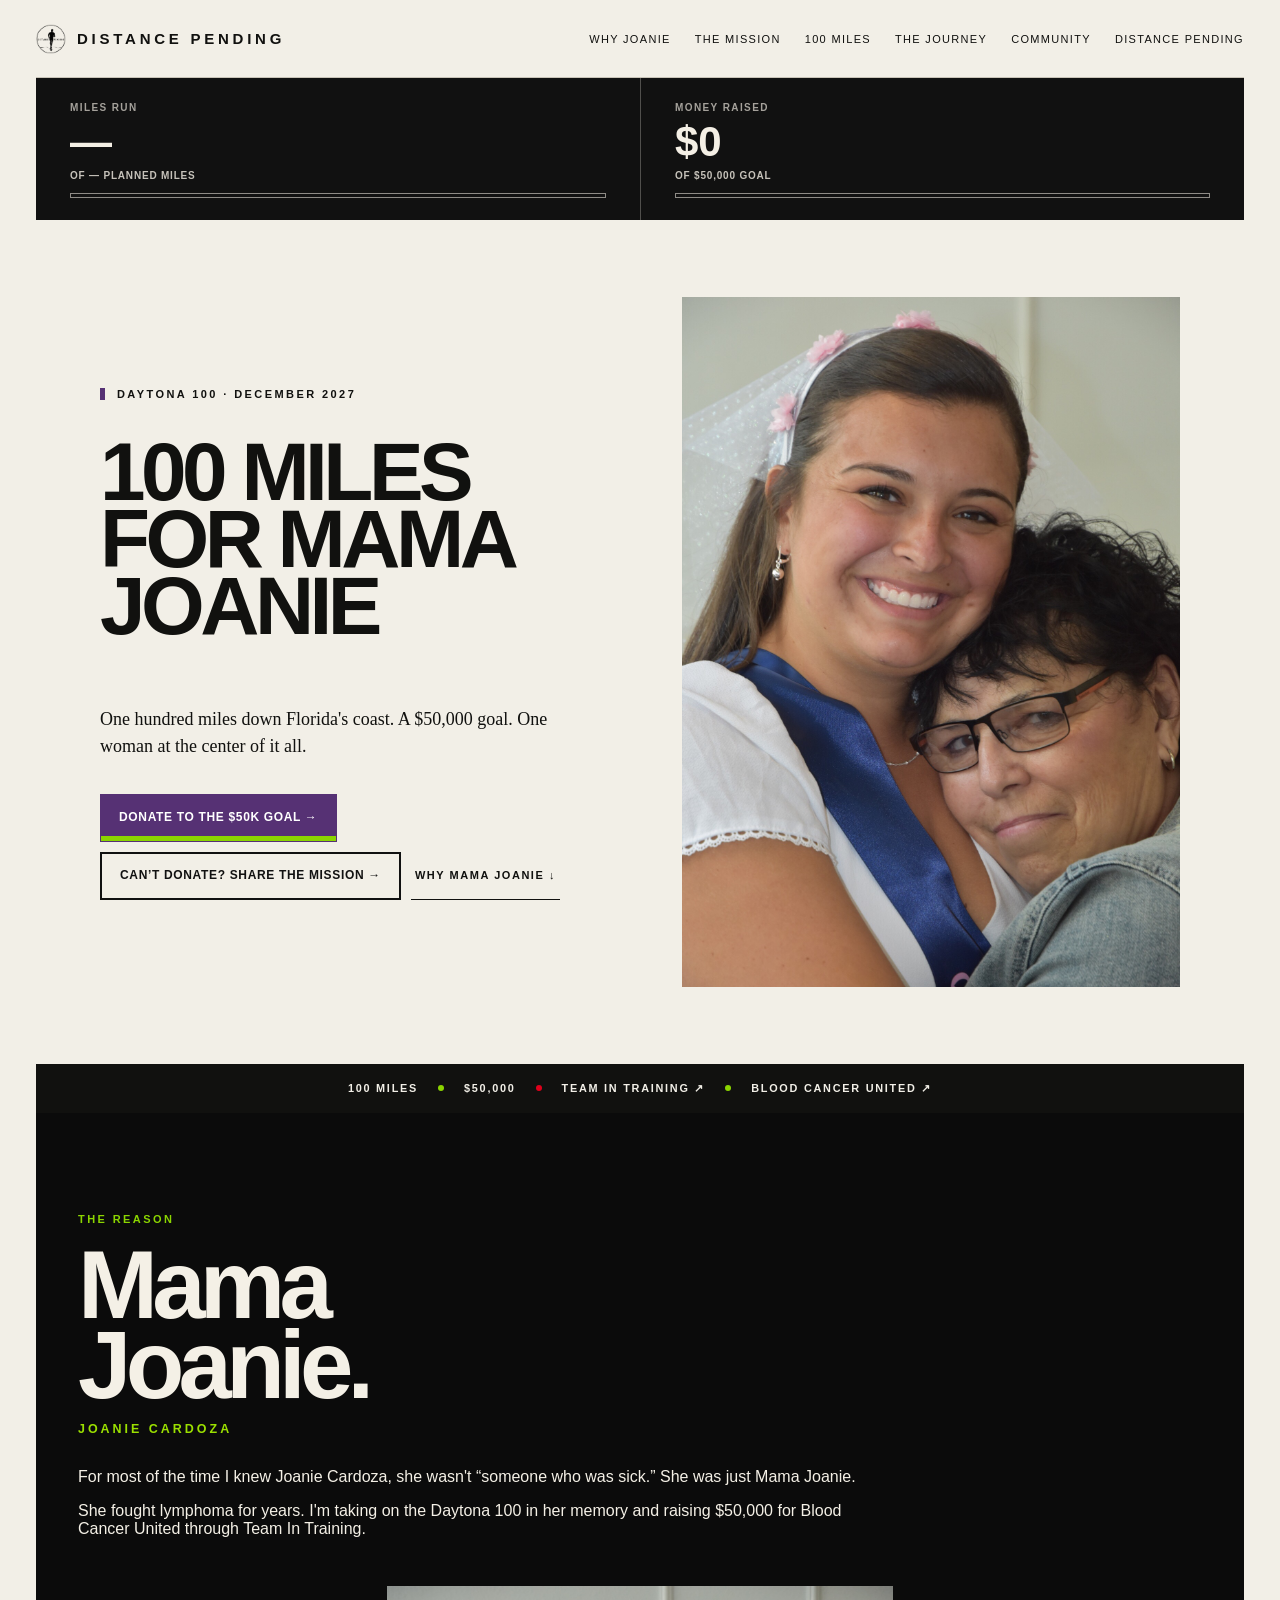
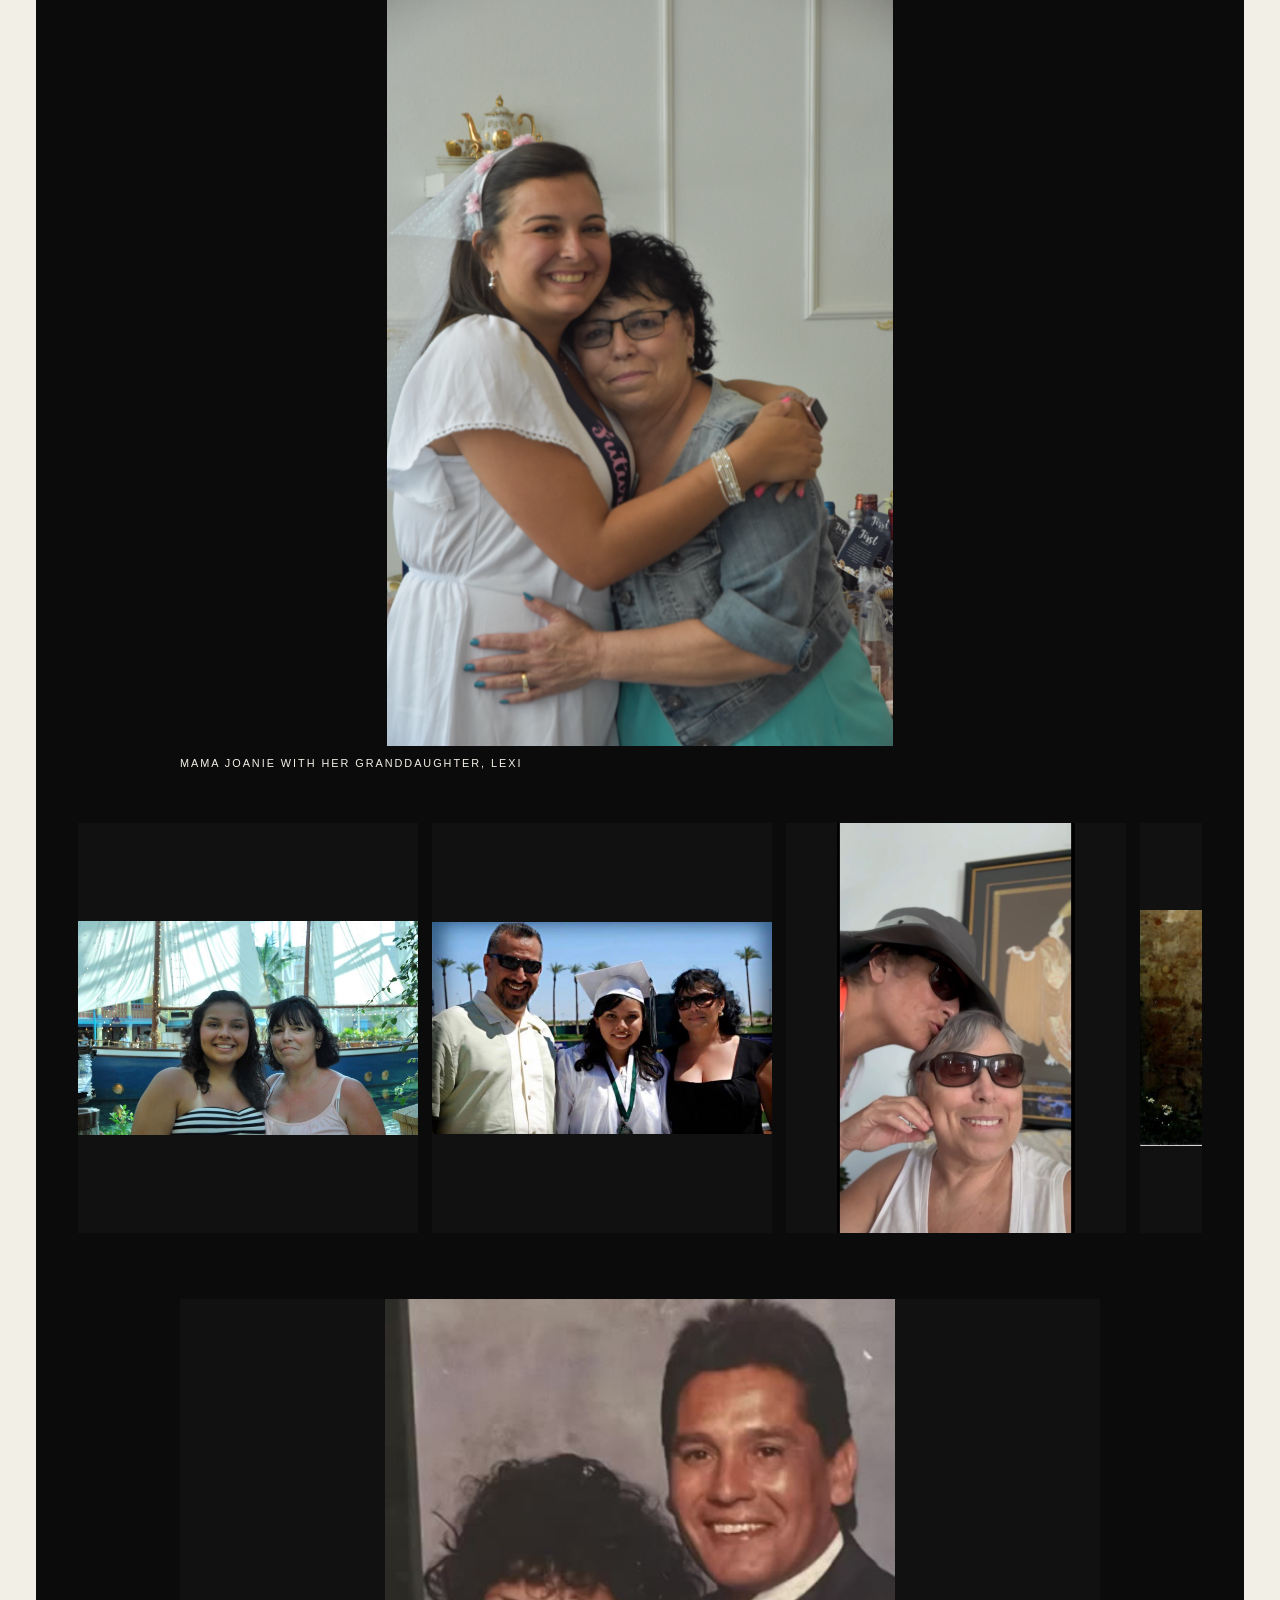
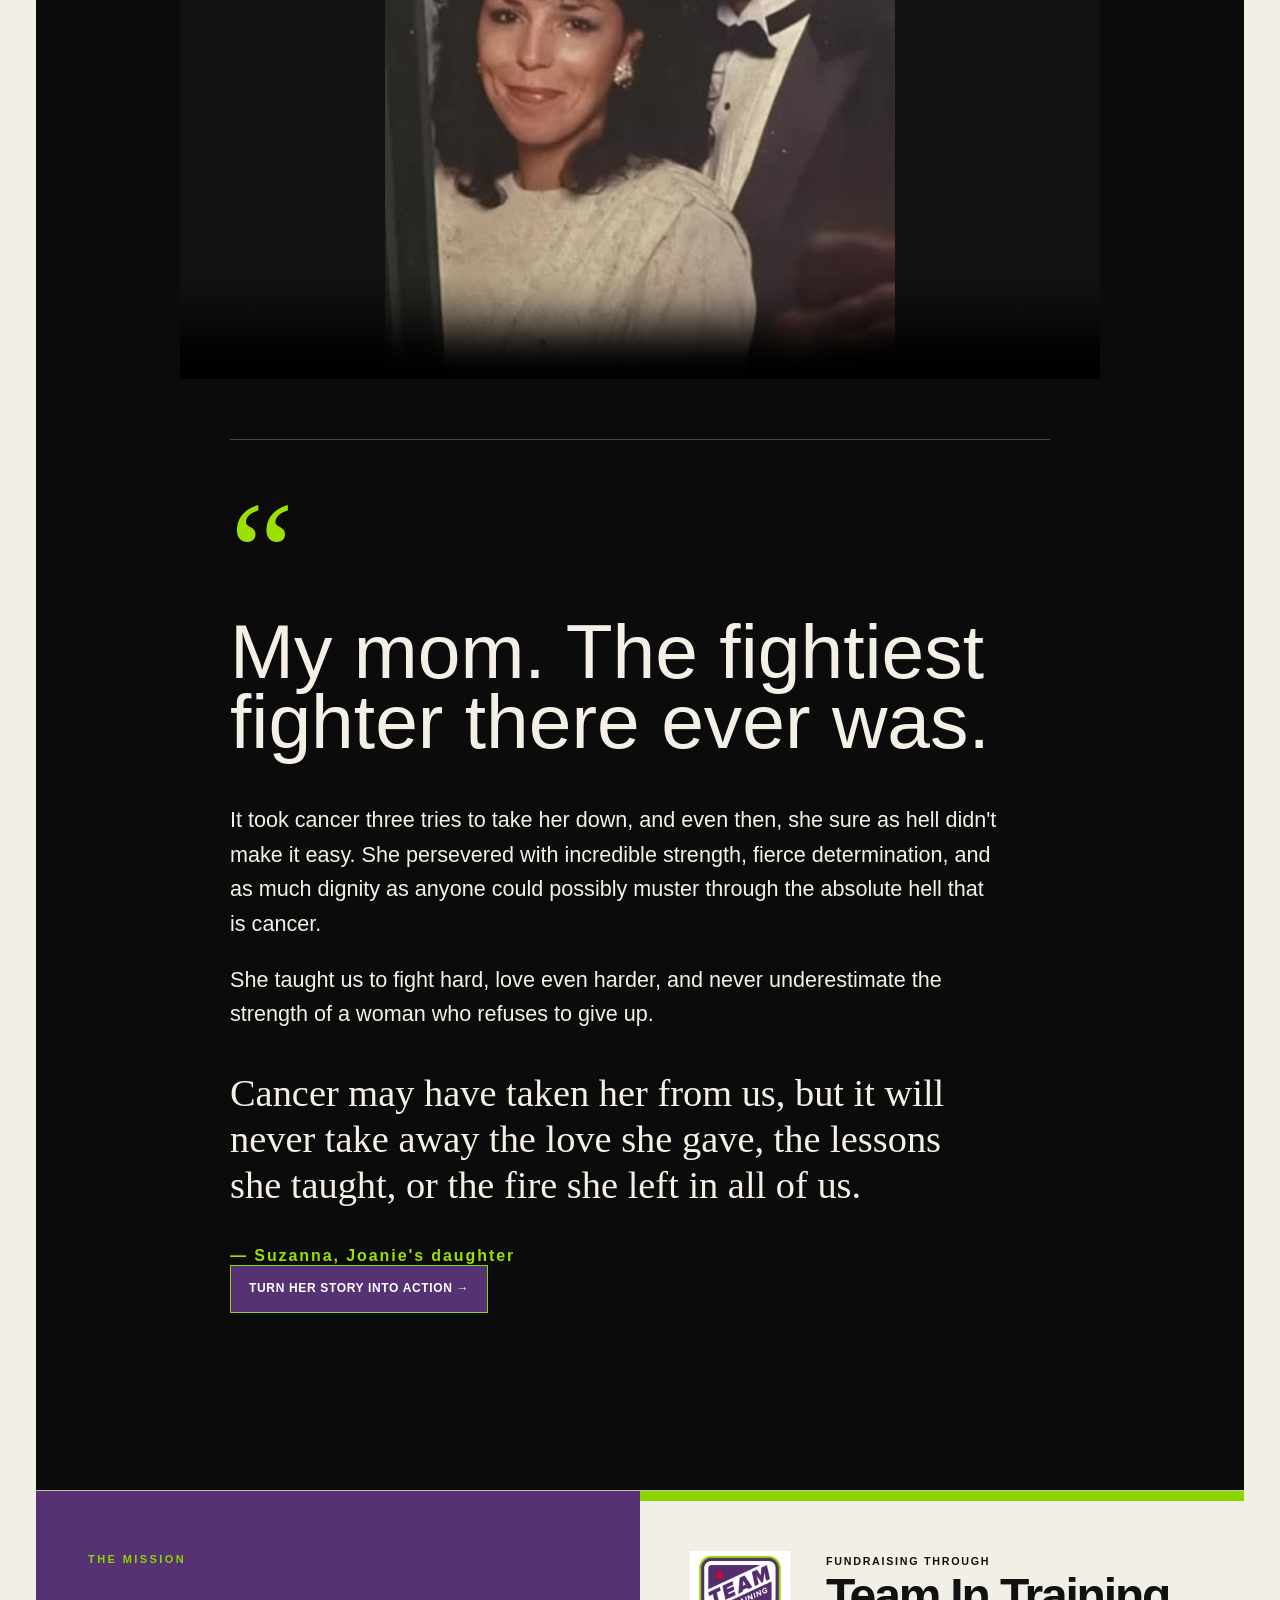
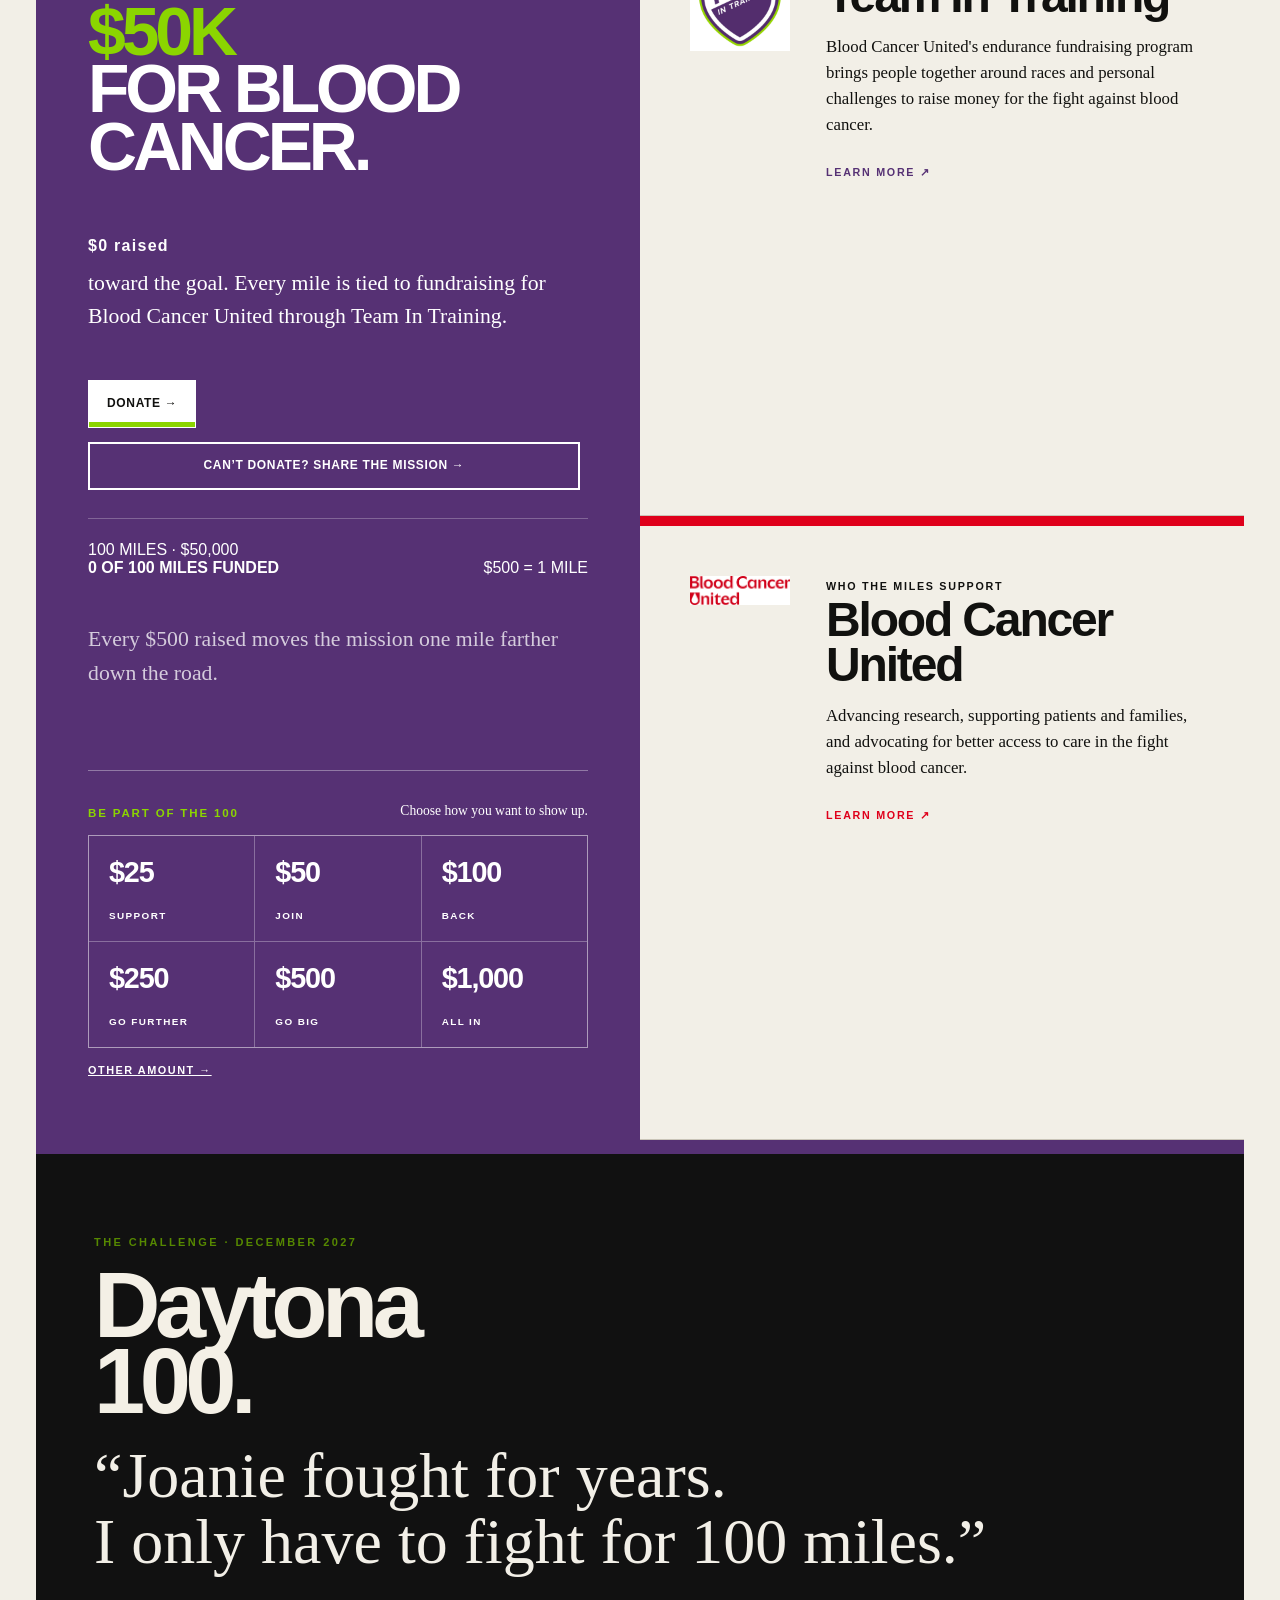
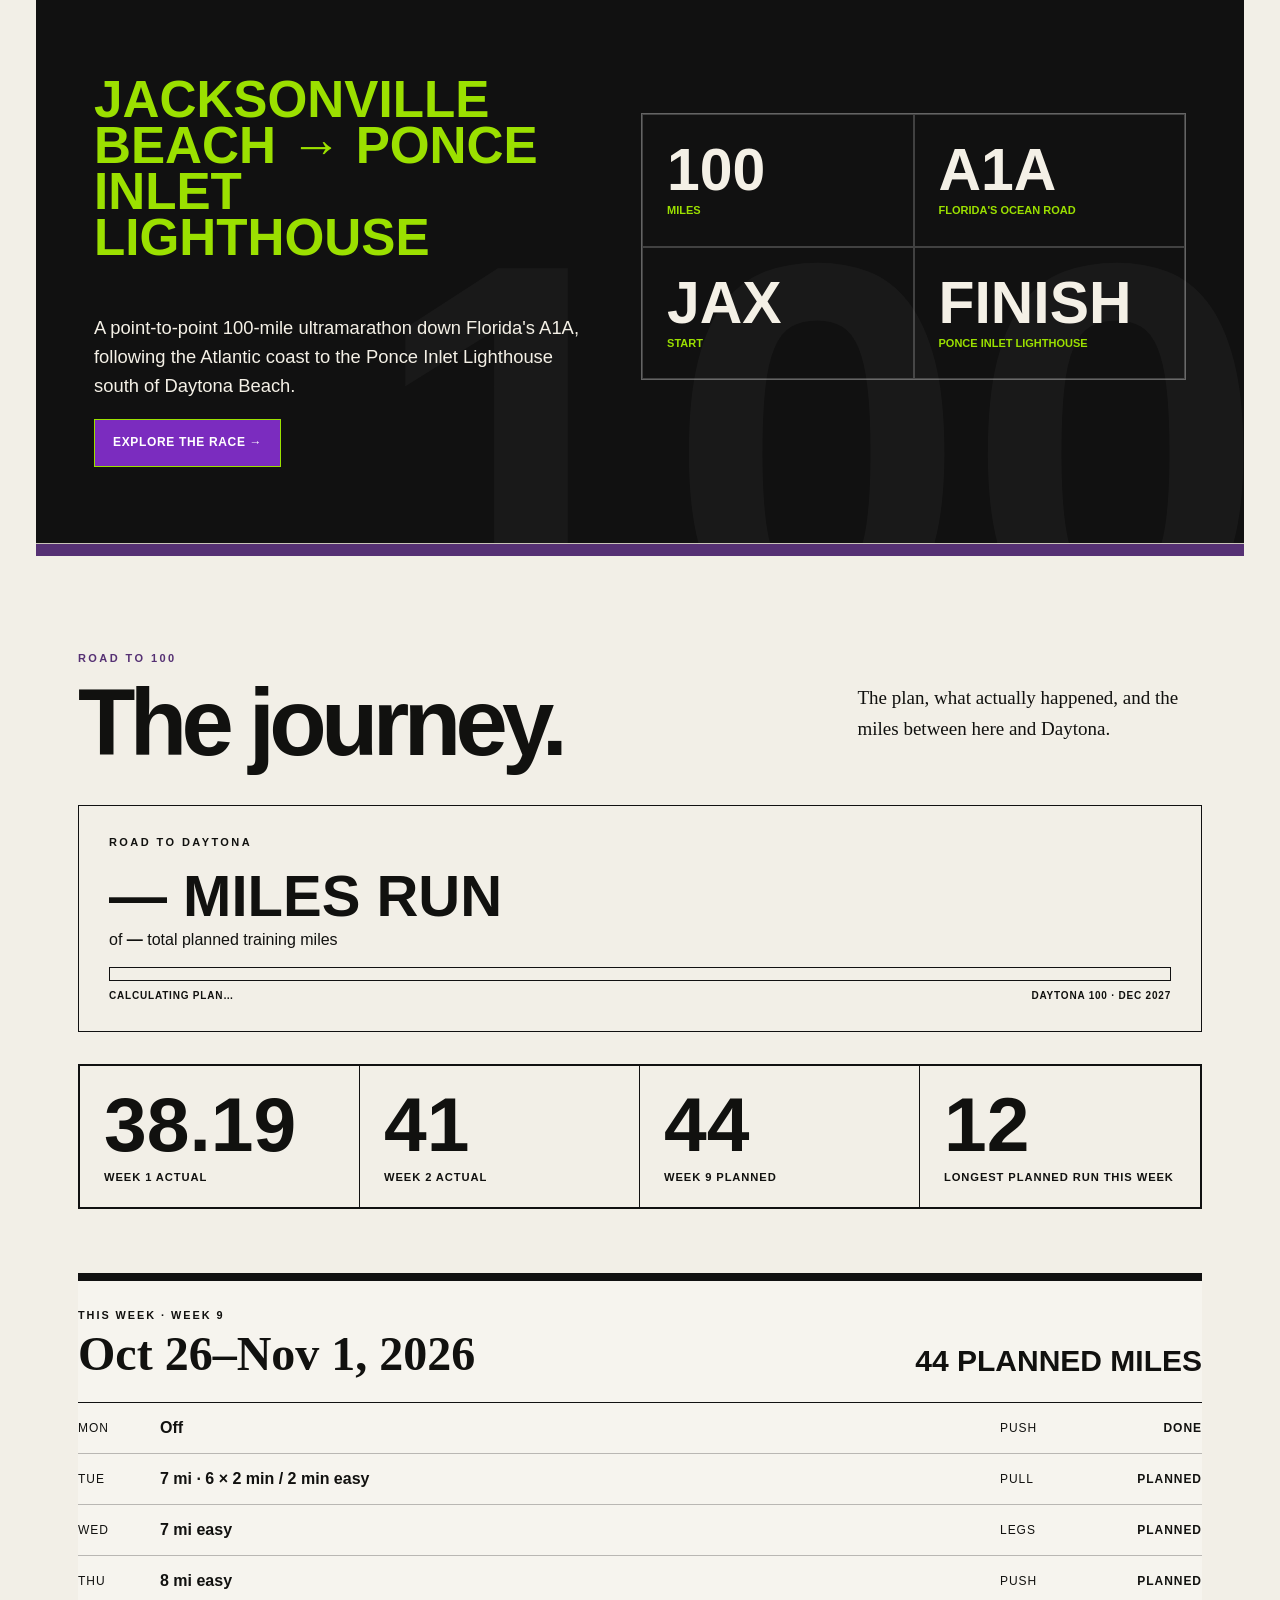
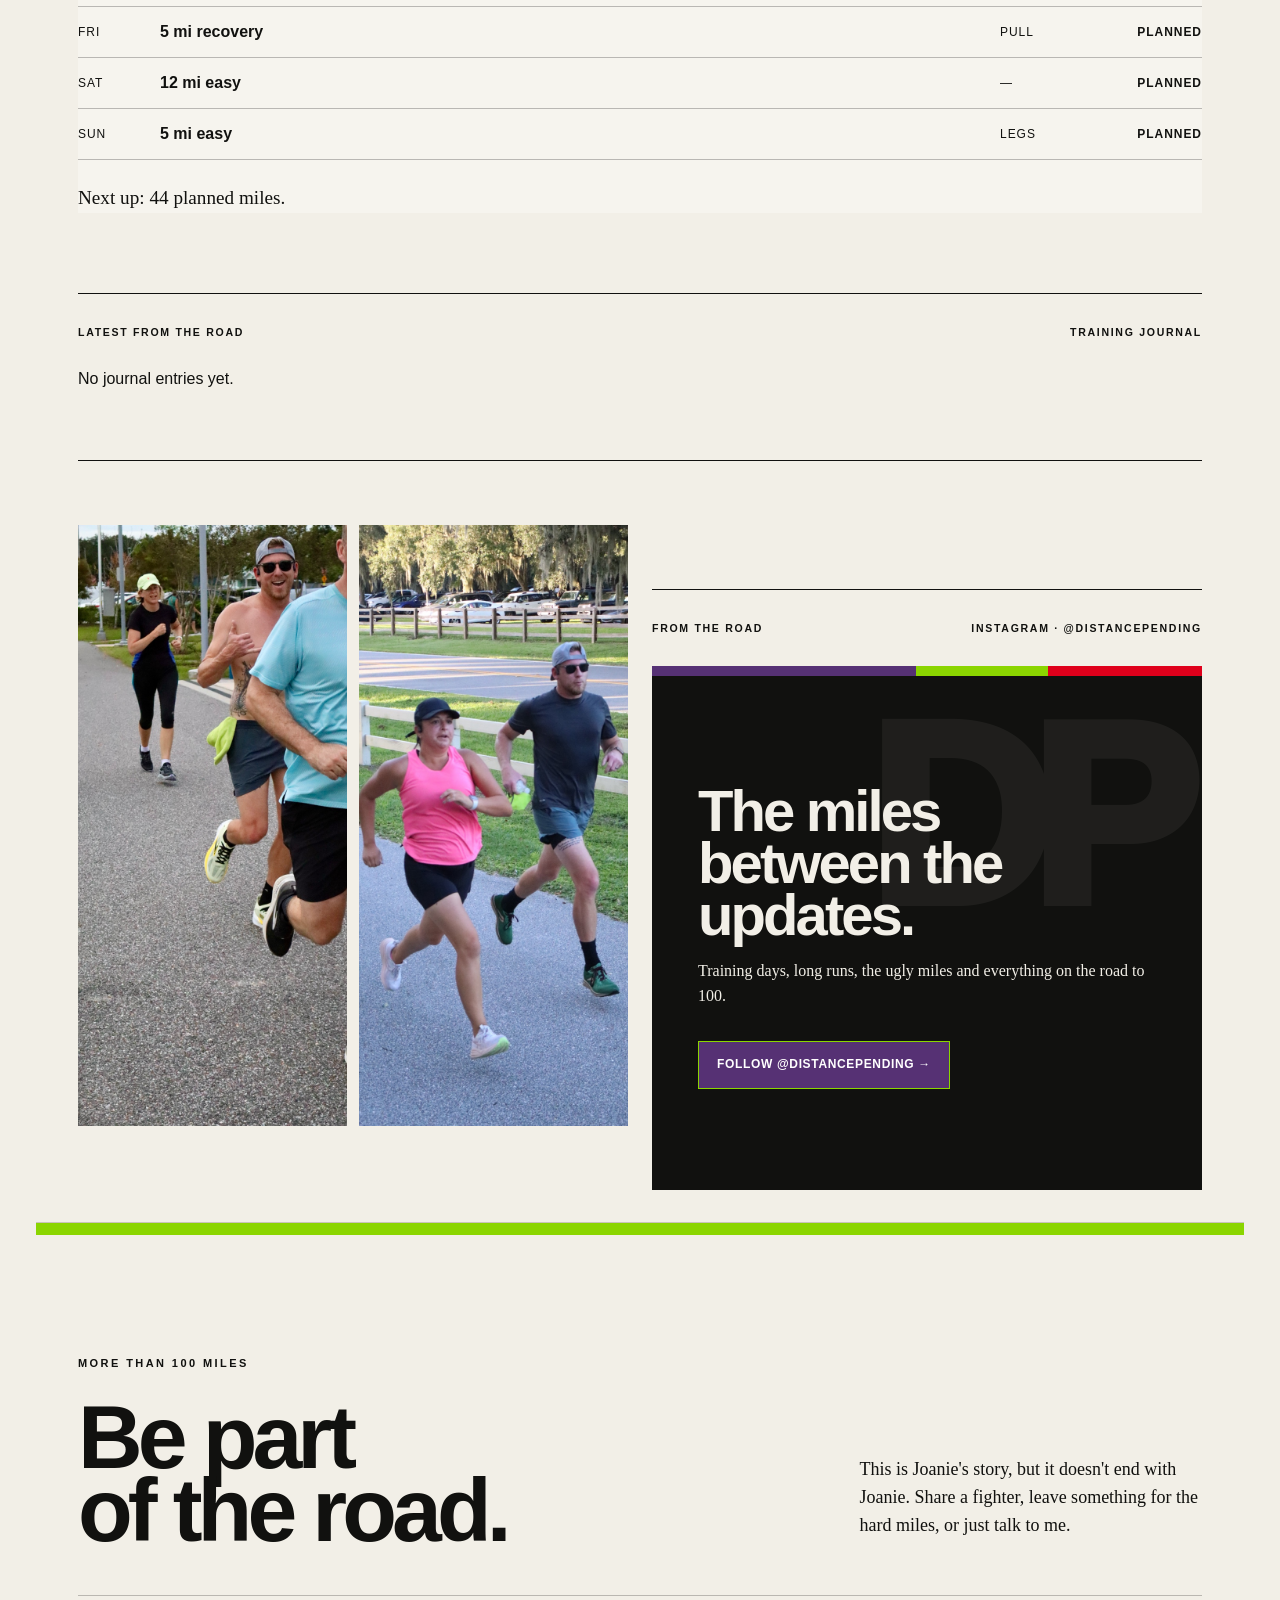
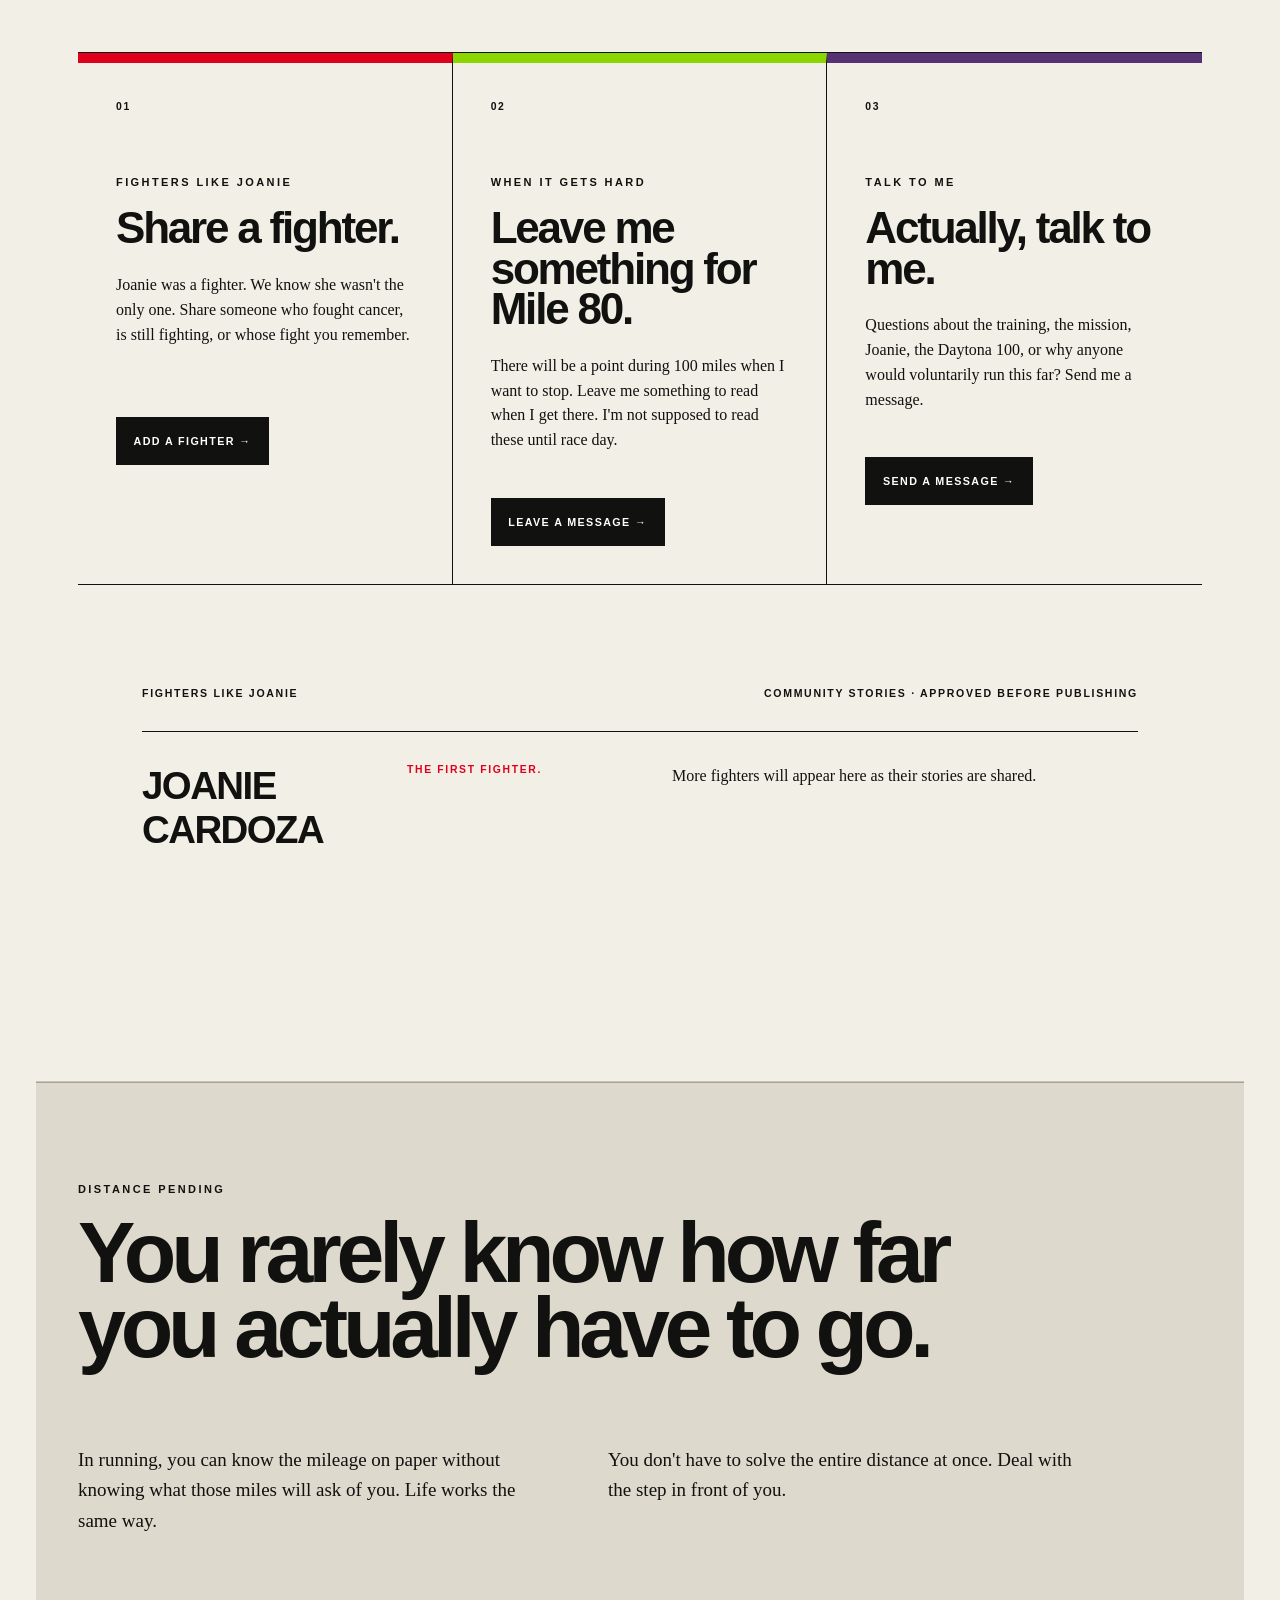
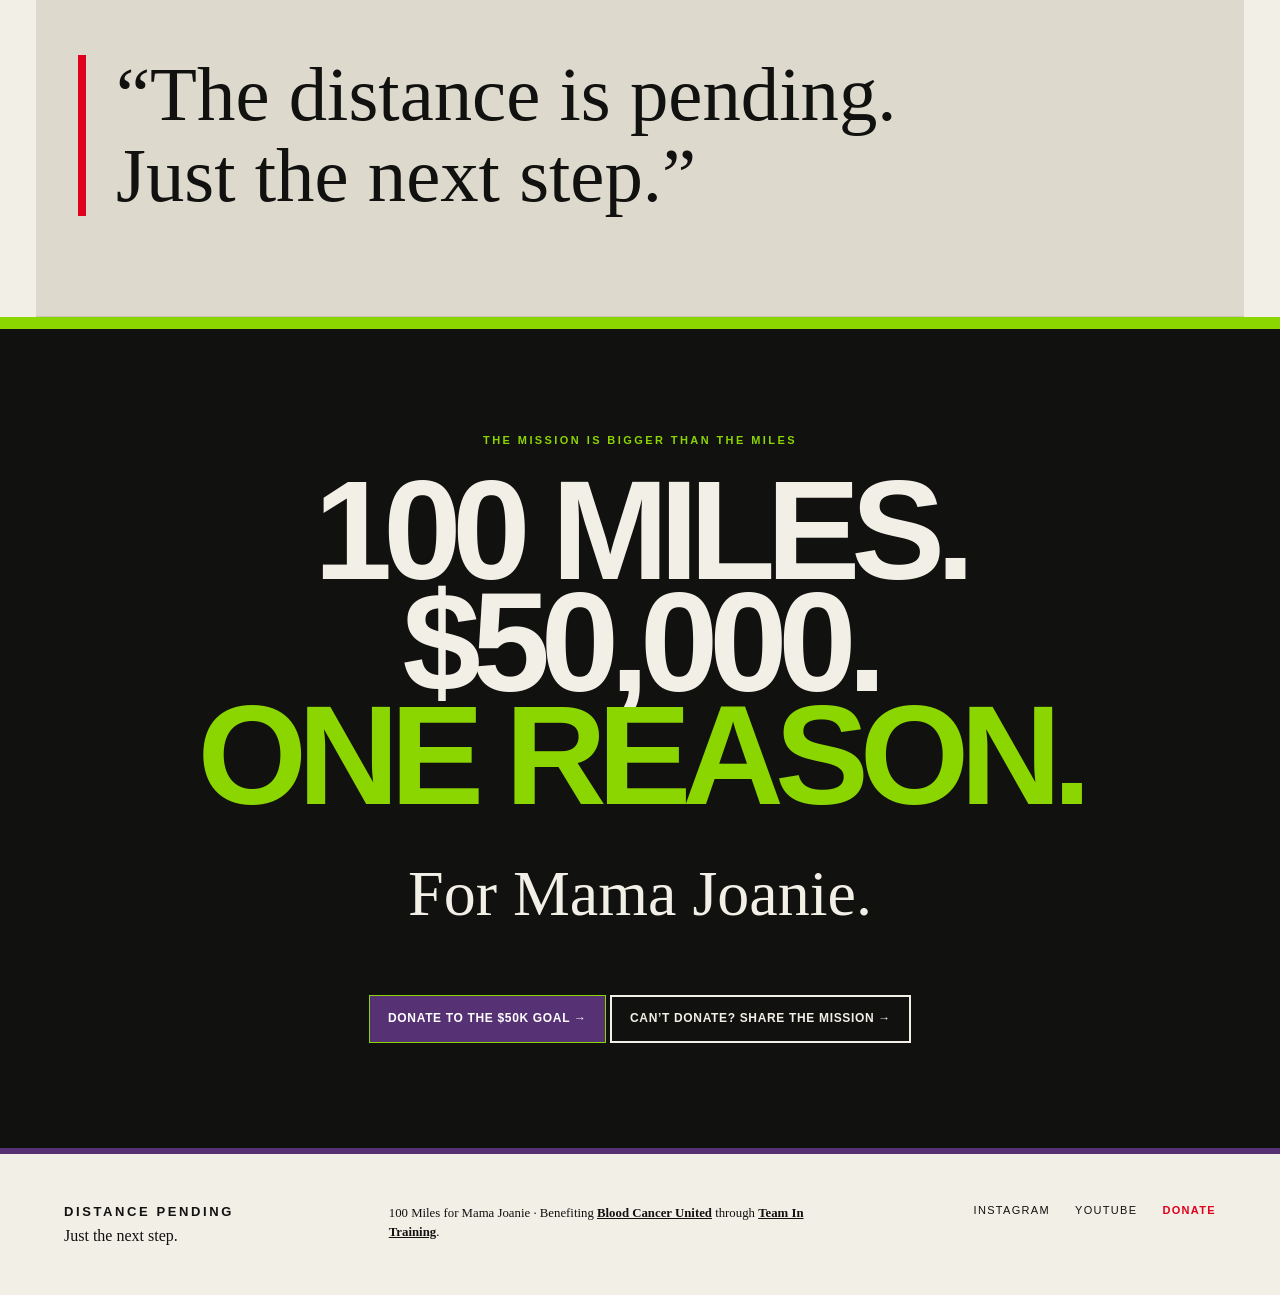
==== commit 9bc7a05b: "Add files via upload" ====
--- a/index.html
+++ b/index.html
@@ -684,7 +684,7 @@
 <div class="top-progress" aria-label="Distance Pending live progress">
   <div class="top-progress-side">
     <span>MILES RUN</span>
-    <strong id="top-miles-run">79.19</strong>
+    <strong id="top-miles-run">—</strong>
     <small>OF <b id="top-miles-plan">—</b> PLANNED MILES</small>
     <div class="top-progress-track"><i id="top-miles-fill"></i></div>
   </div>
@@ -836,14 +836,14 @@
 
   <div class="since-box road-total-box" id="road-total-box">
   <div class="eyebrow">ROAD TO DAYTONA</div>
-  <h3><span id="road-actual-total">79.19</span> MILES RUN</h3>
+  <h3><span id="road-actual-total">—</span> MILES RUN</h3>
   <p>of <strong id="road-planned-total">—</strong> total planned training miles</p>
   <div class="road-total-track"><div class="road-total-fill" id="road-total-fill"></div></div>
   <div class="road-total-meta"><span id="road-total-percent">CALCULATING PLAN…</span><span>DAYTONA 100 · DEC 2027</span></div>
 </div>
   <div class="training-snapshot">
-    <div><strong id="week-1-actual">38.19</strong><span>Week 1 actual</span></div>
-    <div><strong id="week-2-actual">41</strong><span>Week 2 actual</span></div>
+    <div><strong id="recent-week-1-actual">38.19</strong><span id="recent-week-1-label">Week 1 actual</span></div>
+    <div><strong id="recent-week-2-actual">41</strong><span id="recent-week-2-label">Week 2 actual</span></div>
     <div><strong id="planned-week-miles">44</strong><span id="planned-week-label">Week 3 planned</span></div>
     <div><strong id="longest-run">12</strong><span>Longest planned run this week</span></div>
   </div>
@@ -984,38 +984,87 @@
  }
  throw lastError||new Error(path);
 }
-const TRAINING_PLAN_START = new Date('2026-10-12T12:00:00');
+// Week rollover uses Florida calendar dates, not elapsed milliseconds.
+const TRAINING_PLAN_START = '2026-10-05';
 function currentTrainingWeek(){
- const now=new Date();
- const days=Math.floor((now-TRAINING_PLAN_START)/86400000);
- return Math.max(1,Math.floor(days/7)+1);
+ const parts=new Intl.DateTimeFormat('en-US',{timeZone:'America/New_York',year:'numeric',month:'2-digit',day:'2-digit'}).formatToParts(new Date());
+ const value=k=>Number(parts.find(x=>x.type===k).value);
+ const today=Date.UTC(value('year'),value('month')-1,value('day'));
+ const start=Date.UTC(2026,9,5);
+ return Math.max(1,Math.floor((today-start)/604800000)+1);
+}
+function dpNormalizeTrainingText(text){
+ return String(text||'')
+  .replace(/\r/g,'')
+  .replace(/\u00a0/g,' ')
+  .replace(/[\t ]+/g,' ')
+  .replace(/ *\n */g,'\n');
+}
+function trainingWeekBlocks(text){
+ const normalized=dpNormalizeTrainingText(text);
+ const starts=[...normalized.matchAll(/(?:^|\n)\s*WEEK\s+(\d+)\b/gi)];
+ return starts.map((m,i)=>{
+  const begin=m.index+(m[0].startsWith('\n')?1:0);
+  const end=i+1<starts.length?starts[i+1].index:normalized.length;
+  return {week:Number(m[1]),block:normalized.slice(begin,end)};
+ });
 }
 function trainingWeekBlock(text,week){
- const normalized=String(text||'').replace(/\r/g,'').replace(/\u00a0/g,' ');
- const re=new RegExp(`(?:^|\\n)\\s*WEEK\\s+${week}\\b([\\s\\S]*?)(?=\\n\\s*WEEK\\s+${week+1}\\b|$)`,'i');
- const match=normalized.match(re);
- return match?match[0]:'';
+ const found=trainingWeekBlocks(text).find(x=>x.week===Number(week));
+ return found?found.block:'';
+}
+function dpProgressNumbers(block){
+ const normalized=dpNormalizeTrainingText(block);
+ const progressIndex=normalized.search(/(?:^|\n)\s*WEEKLY\s+PROGRESS\s*(?:\n|$)/i);
+ if(progressIndex<0)return {};
+ const section=normalized.slice(progressIndex);
+ // IMPORTANT: preserve blank lines. Google Docs exports this table as four
+ // label rows followed by four value rows. Blank ACTUAL/VARIANCE cells in
+ // future weeks must stay blank; filtering them out makes later numbers in
+ // notes/rehab text slide into the ACTUAL column.
+ const lines=section.split('\n').map(x=>x.trim());
+ const labels=['PLANNED MILES','ACTUAL MILES','VARIANCE','COMPLETION'];
+ const out={};
+ const positions=labels.map(label=>lines.findIndex(v=>v.toUpperCase().replace(/\s+/g,' ')===label));
+ if(positions.every(x=>x>=0)){
+  const lastLabel=Math.max(...positions);
+  labels.forEach((label,col)=>{
+   const valueLine=lines[lastLabel+1+col]??'';
+   const m=valueLine.match(/-?\d+(?:\.\d+)?/);
+   if(m)out[label]=Number(m[0]);
+  });
+  return out;
+ }
+ // Fallback for an inline "ACTUAL MILES: 12.3" style document.
+ for(const label of labels){
+  const re=new RegExp(`(?:^|\\n)\\s*${label.replace(/ /g,'\\s+')}\\s*[:–—-]\\s*(-?\\d+(?:\\.\\d+)?)`,'i');
+  const m=section.match(re);
+  if(m)out[label]=Number(m[1]);
+ }
+ return out;
 }
 function fieldNumber(block,label){
- const patterns=[
-  new RegExp(`${label}\\s*(?:MILES?)?\\s*[:–—-]?\\s*(\\d+(?:\\.\\d+)?)`,'i'),
-  new RegExp(`${label}[^\\d\\n]{0,30}(\\d+(?:\\.\\d+)?)`,'i')
- ];
- for(const re of patterns){const m=block.match(re);if(m)return Number(m[1]);}
- return null;
+ const key=String(label||'').toUpperCase().includes('ACTUAL')?'ACTUAL MILES':'PLANNED MILES';
+ const progress=dpProgressNumbers(block);
+ if(Number.isFinite(progress[key])) return progress[key];
+ const normalized=dpNormalizeTrainingText(block);
+ const re=new RegExp(`(?:^|\\n)\\s*${key.replace(' ','\\\\s+')}\\s*[:–—-]?\\s*(-?\\d+(?:\\.\\d+)?)`,'i');
+ const m=normalized.match(re);
+ return m?Number(m[1]):null;
 }
 function roadTrainingTotals(text){
- const normalized=String(text||'').replace(/\r/g,'').replace(/\u00a0/g,' ');
  let planned=0,actual=0;
- const starts=[...normalized.matchAll(/(?:^|\n)\s*WEEK\s+(\d+)\s*(?=\n)/gi)];
- starts.forEach((m,i)=>{
-   const begin=m.index+(m[0].startsWith('\n')?1:0);
-   const end=i+1<starts.length?starts[i+1].index:normalized.length;
-   const block=normalized.slice(begin,end);
-   const pm=block.match(/(?:^|\n)\s*(\d+(?:\.\d+)?)\s+PLANNED MILES\s*(?=\n)/i);
-   if(pm) planned+=Number(pm[1])||0;
-   const progress=block.match(/WEEKLY PROGRESS[\s\S]*?PLANNED MILES\s*\n\s*ACTUAL MILES\s*\n\s*VARIANCE\s*\n\s*COMPLETION\s*\n\s*(\d+(?:\.\d+)?)\s*\n\s*(\d+(?:\.\d+)?)/i);
-   if(progress) actual+=Number(progress[2])||0;
+ trainingWeekBlocks(text).forEach(({block})=>{
+  const progress=dpProgressNumbers(block);
+  let p=progress['PLANNED MILES'];
+  let a=progress['ACTUAL MILES'];
+  // Planned mileage also appears as "44 PLANNED MILES" in the week heading.
+  if(!Number.isFinite(p)){
+   const pm=block.match(/(?:^|\n)\s*(\d+(?:\.\d+)?)\s+PLANNED MILES\b/i);
+   if(pm)p=Number(pm[1]);
+  }
+  if(Number.isFinite(p))planned+=p;
+  if(Number.isFinite(a))actual+=a;
  });
  return {planned,actual};
 }
@@ -1025,7 +1074,8 @@
  const planned=document.getElementById('road-planned-total');
  const fill=document.getElementById('road-total-fill');
  const pct=document.getElementById('road-total-percent');
- if(t.actual>0)actual.textContent=t.actual.toFixed(t.actual%1?2:0);
+ // Always replace stale fallback values when the Doc was successfully fetched.
+ actual.textContent=t.actual.toFixed(t.actual%1?2:0);
  if(t.planned>0){
   planned.textContent=t.planned.toLocaleString(undefined,{maximumFractionDigits:2});
   const value=Math.min(100,(t.actual/t.planned)*100);
@@ -1033,49 +1083,181 @@
   pct.textContent=`${value.toFixed(1)}% OF PLANNED MILEAGE COMPLETE`;
  }else{
   planned.textContent='—';
+  fill.style.width='0%';
   pct.textContent='PLAN TOTAL UNAVAILABLE';
  }
-}
-async function syncTrainingMileageFromGoogleDoc(training){
+ // Keep the top-of-page mileage counter tied to the same Google Doc totals.
+ const topActual=document.getElementById('top-miles-run');
+ const topPlan=document.getElementById('top-miles-plan');
+ const topFill=document.getElementById('top-miles-fill');
+ if(topActual)topActual.textContent=t.actual.toFixed(t.actual%1?2:0);
+ if(topPlan)topPlan.textContent=t.planned>0?t.planned.toLocaleString(undefined,{maximumFractionDigits:2}):'—';
+ if(topFill)topFill.style.width=t.planned>0?`${Math.min(100,(t.actual/t.planned)*100)}%`:'0%';
+}
+function dpWeekDateInfo(block){
+ const normalized=dpNormalizeTrainingText(block);
+ const m=normalized.match(/(?:^|\n)\s*([A-Z][a-z]{2})\s+(\d{1,2})\s*-\s*([A-Z][a-z]{2})\s+(\d{1,2}),\s*(\d{4})/);
+ if(!m)return {label:'',date:''};
+ const months={Jan:0,Feb:1,Mar:2,Apr:3,May:4,Jun:5,Jul:6,Aug:7,Sep:8,Oct:9,Nov:10,Dec:11};
+ const startYear=(months[m[1]]>months[m[3]])?Number(m[5])-1:Number(m[5]);
+ const d=new Date(startYear,months[m[1]],Number(m[2]),12);
+ const iso=`${d.getFullYear()}-${String(d.getMonth()+1).padStart(2,'0')}-${String(d.getDate()).padStart(2,'0')}`;
+ return {label:`${m[1]} ${m[2]} - ${m[3]} ${m[4]}, ${m[5]}`,date:iso};
+}
+function dpWeekSchedule(block){
+ const normalized=dpNormalizeTrainingText(block);
+ const beforeProgress=normalized.split(/\n\s*WEEKLY\s+PROGRESS\s*(?:\n|$)/i)[0]||'';
+ const lines=beforeProgress.split('\n').map(x=>x.trim()).filter(Boolean);
+ const doneIndex=lines.findIndex(v=>/^DONE$/i.test(v));
+ if(doneIndex<0)return [];
+ const days=new Set(['MON','TUE','WED','THU','FRI','SAT','SUN']);
+ const out=[];
+ for(let i=doneIndex+1;i<lines.length;){
+  const day=lines[i].toUpperCase();
+  if(!days.has(day)){i++;continue;}
+  const run=lines[i+1]||'';
+  const strength=lines[i+2]||'—';
+  const mark=lines[i+3]||'';
+  out.push({day,run,strength,status:/\[\s*y\s*\]/i.test(mark)?'Done':'Planned'});
+  i+=4;
+ }
+ return out;
+}
+function dpWeekHeadingPlanned(block){
+ const m=dpNormalizeTrainingText(block).match(/(?:^|\n)\s*(\d+(?:\.\d+)?)\s+PLANNED MILES\b/i);
+ return m?Number(m[1]):null;
+}
+function dpLongestPlannedRun(schedule){
+ let max=0;
+ (schedule||[]).forEach(x=>{
+  const left=String(x.run||'').split('→')[0];
+  const m=left.match(/(\d+(?:\.\d+)?)\s*mi\b/i);
+  if(m)max=Math.max(max,Number(m[1]));
+ });
+ return max||null;
+}
+function dpWeekNotes(block){
+ const normalized=dpNormalizeTrainingText(block);
+ const progressIndex=normalized.search(/(?:^|\n)\s*WEEKLY\s+PROGRESS\s*(?:\n|$)/i);
+ if(progressIndex<0)return '';
+ const lines=normalized.slice(progressIndex).split('\n').map(x=>x.trim());
+ const labels=['PLANNED MILES','ACTUAL MILES','VARIANCE','COMPLETION'];
+ const positions=labels.map(label=>lines.findIndex(v=>v.toUpperCase().replace(/\s+/g,' ')===label));
+ let start=0;
+ if(positions.every(x=>x>=0)){
+  const lastLabel=Math.max(...positions);
+  start=lastLabel+1+labels.length;
+ }else{
+  const notesIndex=lines.findIndex(v=>/^NOTES$/i.test(v));
+  if(notesIndex>=0)start=notesIndex+1; else return '';
+ }
+ return lines.slice(start)
+  .filter(v=>v && !/^NOTES$/i.test(v) && !/^_+$/.test(v))
+  .join('\n')
+  .trim();
+}
+function journalFromTrainingDoc(text){
+ const activeWeek=currentTrainingWeek();
+ return trainingWeekBlocks(text).filter(({week})=>week<=activeWeek).map(({week,block})=>{
+  const notes=dpWeekNotes(block);
+  if(!notes)return null;
+  const progress=dpProgressNumbers(block);
+  const dates=dpWeekDateInfo(block);
+  const actual=Number.isFinite(progress['ACTUAL MILES'])?progress['ACTUAL MILES']:'';
+  const planned=Number.isFinite(progress['PLANNED MILES'])?progress['PLANNED MILES']:null;
+  const description=planned!=null?(actual!==''?`${actual} actual miles · ${planned} planned`:`${planned} planned miles`):'';
+  return {
+   title:`Week ${week}`,
+   slug:`week-${week}`,
+   date:dates.date,
+   date_label:dates.label,
+   miles:actual,
+   description,
+   body:notes,
+   source:'training-doc'
+  };
+ }).filter(Boolean);
+}
+async function getTrainingPlanText(){
+ const r=await fetch('/api/training-plan?v='+Date.now(),{cache:'no-store'});
+ if(!r.ok)throw new Error('training plan');
+ return r.text();
+}
+async function syncTrainingMileageFromGoogleDoc(training,text=null){
  try{
-  const r=await fetch('/api/training-plan?v='+Date.now(),{cache:'no-store'});
-  if(!r.ok)throw new Error('training plan');
-  const text=await r.text();
+  text=text||await getTrainingPlanText();
   renderRoadTrainingTotals(text);
   const activeWeek=currentTrainingWeek();
-  const weeksToUpdate=new Set([1,2,activeWeek,Number(training.week)]);
-  weeksToUpdate.forEach(week=>{
+  // Snapshot cards always roll with the plan: the two weeks immediately before
+  // the current week, followed by current-week planned mileage and longest run.
+  [activeWeek-2,activeWeek-1].forEach((week,index)=>{
+   if(week<1)return;
    const block=trainingWeekBlock(text,week);
    if(!block)return;
    const actual=fieldNumber(block,'ACTUAL');
-   const planned=fieldNumber(block,'PLANNED');
-   const actualEl=document.getElementById(`week-${week}-actual`);
-   if(actualEl&&actual!=null)actualEl.textContent=actual;
-   if(week===Number(training.week)&&planned!=null){
+   const valueEl=document.getElementById(`recent-week-${index+1}-actual`);
+   const labelEl=document.getElementById(`recent-week-${index+1}-label`);
+   if(valueEl) valueEl.textContent=actual!=null?actual:'—';
+   if(labelEl) labelEl.textContent=`Week ${week} actual`;
+  });
+  const currentBlock=trainingWeekBlock(text,activeWeek);
+  if(currentBlock){
+   const planned=fieldNumber(currentBlock,'PLANNED');
+   if(planned!=null){
     document.getElementById('planned-week-miles').textContent=planned;
     document.getElementById('current-week-mileage').textContent=`${planned} PLANNED MILES`;
     document.getElementById('next-step').textContent=`Next up: ${planned} planned miles.`;
    }
-  });
+  }
  }catch(err){console.warn('Google Doc mileage sync unavailable; using site fallback data.',err);}
 }
 async function loadCMS(){
  try{
-  const [journal,training,fund]=await Promise.all([getJSON('/api/journal'),getJSON('/content/training.json'),getJSON('/api/fundraising')]);
+  const [legacyJournal,training,fund,trainingText]=await Promise.all([
+   getJSON('/api/journal').catch(()=>[]),
+   getJSON('/content/training.json').catch(()=>({})),
+   getJSON('/api/fundraising').catch(()=>null),
+   getTrainingPlanText().catch(err=>{console.warn('Training Doc unavailable',err);return null;})
+  ]);
   const feed=document.getElementById('journal-feed');
+  // Google Doc weekly notes are now the journal source of truth. The old
+  // GitHub Markdown journal remains a fallback if the Doc is unavailable.
+  const docJournal=trainingText?journalFromTrainingDoc(trainingText):[];
+  const journal=docJournal.length?docJournal:legacyJournal;
   const sorted=[...journal].sort((a,b)=>String(b.date).localeCompare(String(a.date)));
   window.__dpJournal=sorted;
-  feed.innerHTML=sorted.map(e=>{const slug=e.slug||slugify(e.title);return `<article class="training-week journal-week cms-journal-entry" data-entry="${esc(slug)}">${e.cover?`<img class="journal-cover" src="${esc(e.cover)}" alt="">`:''}<div class="week-top"><div><span>TRAINING JOURNAL</span><h3>${esc(e.title)}</h3><small>${new Date(e.date+'T12:00:00').toLocaleDateString('en-US',{month:'short',day:'numeric',year:'numeric'})}</small></div>${e.miles!==''&&e.miles!=null?`<strong class="week-mileage">${esc(e.miles)} MILES</strong>`:''}</div>${e.description?`<p class="journal-description">${esc(e.description)}</p>`:''}<div class="journal-body collapsed"><p>${simpleMarkdown(e.body)}</p>${e.youtube?`<p><a href="${esc(e.youtube)}" target="_blank" rel="noopener">WATCH THIS CHAPTER ON YOUTUBE ↗</a></p>`:''}</div><div class="journal-actions"><button class="journal-toggle" type="button">READ THE ENTRY →</button><button class="journal-link" type="button" data-copy-entry="${esc(slug)}">SHARE ENTRY →</button></div></article>`}).join('')||'<p>No journal entries yet.</p>';
+  feed.innerHTML=sorted.map(e=>{const slug=e.slug||slugify(e.title);return `<article class="training-week journal-week cms-journal-entry" data-entry="${esc(slug)}">${e.cover?`<img class="journal-cover" src="${esc(e.cover)}" alt="">`:''}<div class="week-top"><div><span>TRAINING JOURNAL</span><h3>${esc(e.title)}</h3><small>${esc(e.date_label||new Date(e.date+'T12:00:00').toLocaleDateString('en-US',{month:'short',day:'numeric',year:'numeric'}))}</small></div>${e.miles!==''&&e.miles!=null?`<strong class="week-mileage">${esc(e.miles)} MILES</strong>`:''}</div>${e.description?`<p class="journal-description">${esc(e.description)}</p>`:''}<div class="journal-body collapsed"><p>${simpleMarkdown(e.body)}</p>${e.youtube?`<p><a href="${esc(e.youtube)}" target="_blank" rel="noopener">WATCH THIS CHAPTER ON YOUTUBE ↗</a></p>`:''}</div><div class="journal-actions"><button class="journal-toggle" type="button">READ THE ENTRY →</button><button class="journal-link" type="button" data-copy-entry="${esc(slug)}">SHARE ENTRY →</button></div></article>`}).join('')||'<p>No journal entries yet.</p>';
   const totalMiles=sorted.reduce((s,e)=>s+(Number(e.miles)||0),0);
-document.getElementById('planned-week-miles').textContent=training.weekly_miles;
-  document.getElementById('planned-week-label').textContent=`Week ${training.week} planned`;
-  document.getElementById('longest-run').textContent=training.longest_run;
-  document.getElementById('current-week-label').textContent=`THIS WEEK · WEEK ${training.week}`;
-  document.getElementById('current-week-dates').textContent=training.dates;
-  document.getElementById('current-week-mileage').textContent=`${training.weekly_miles} PLANNED MILES`;
-  document.getElementById('next-step').textContent=training.next_step;
-  document.getElementById('current-schedule').innerHTML=(training.schedule||[]).map(x=>`<div class="schedule-row"><span>${esc(x.day)}</span><strong>${esc(x.run)}</strong><em>${esc(x.strength||'—')}</em><b>${esc(x.status||'Planned')}</b></div>`).join('');
-  await syncTrainingMileageFromGoogleDoc(training);
+// Current-week card is driven by the Google Doc too, so its week/date/schedule cannot drift behind.
+  let displayWeek=currentTrainingWeek(), displayMiles=training.weekly_miles??'—', displayDates=training.dates??'—';
+  let displaySchedule=training.schedule||[], displayLongest=training.longest_run??'—';
+  if(trainingText){
+   const activeWeek=currentTrainingWeek();
+   const activeBlock=trainingWeekBlock(trainingText,activeWeek);
+   if(activeBlock){
+    displayWeek=activeWeek;
+    const dateInfo=dpWeekDateInfo(activeBlock);
+    if(dateInfo.label)displayDates=dateInfo.label.replace(' - ','–');
+    const headingPlanned=dpWeekHeadingPlanned(activeBlock);
+    if(headingPlanned!=null)displayMiles=headingPlanned;
+    const docSchedule=dpWeekSchedule(activeBlock);
+    if(docSchedule.length){
+     displaySchedule=docSchedule;
+     const longest=dpLongestPlannedRun(docSchedule);
+     if(longest!=null)displayLongest=longest;
+    }
+   }
+  }
+  document.getElementById('planned-week-miles').textContent=displayMiles;
+  document.getElementById('planned-week-label').textContent=`Week ${displayWeek} planned`;
+  document.getElementById('longest-run').textContent=displayLongest;
+  document.getElementById('current-week-label').textContent=`THIS WEEK · WEEK ${displayWeek}`;
+  document.getElementById('current-week-dates').textContent=displayDates;
+  document.getElementById('current-week-mileage').textContent=`${displayMiles} PLANNED MILES`;
+  document.getElementById('next-step').textContent=`Next up: ${displayMiles} planned miles.`;
+  document.getElementById('current-schedule').innerHTML=displaySchedule.map(x=>`<div class="schedule-row"><span>${esc(x.day)}</span><strong>${esc(x.run)}</strong><em>${esc(x.strength||'—')}</em><b>${esc(x.status||'Planned')}</b></div>`).join('');
+  await syncTrainingMileageFromGoogleDoc({...training,week:displayWeek},trainingText);
+  if(fund){
   document.getElementById('fund-goal').textContent=Number(fund.goal)===50000?'$50K':money(fund.goal);
   document.getElementById('fund-raised').textContent=`${money(fund.amount_raised)} raised`;
   const raised=Number(fund.amount_raised||0),fundedMiles=Math.min(100,Math.floor(raised/500));
@@ -1092,6 +1274,7 @@
 
 
   document.querySelectorAll('a[href*="pages.lls.org"]').forEach(a=>{if(fund.fundraiser_url)a.href=fund.fundraiser_url});
+  }
  }catch(err){
   const feed=document.getElementById('journal-feed'); if(feed) feed.innerHTML='<p class="cms-loading">Journal is temporarily unavailable. The mission and site are still here.</p>';
  }
@@ -1204,4 +1387,19 @@
 })();
 </script>
 
+
+<script>
+document.addEventListener('DOMContentLoaded',()=>{
+  const fixFundGoal=()=>{
+    const el=document.getElementById('top-money-goal');
+    if(el && (el.textContent.trim()==='$50' || el.textContent.trim()==='50')) {
+      el.textContent='$50,000';
+    }
+  };
+  fixFundGoal();
+  setTimeout(fixFundGoal,500);
+  setTimeout(fixFundGoal,1500);
+});
+</script>
+
 </body></html>
